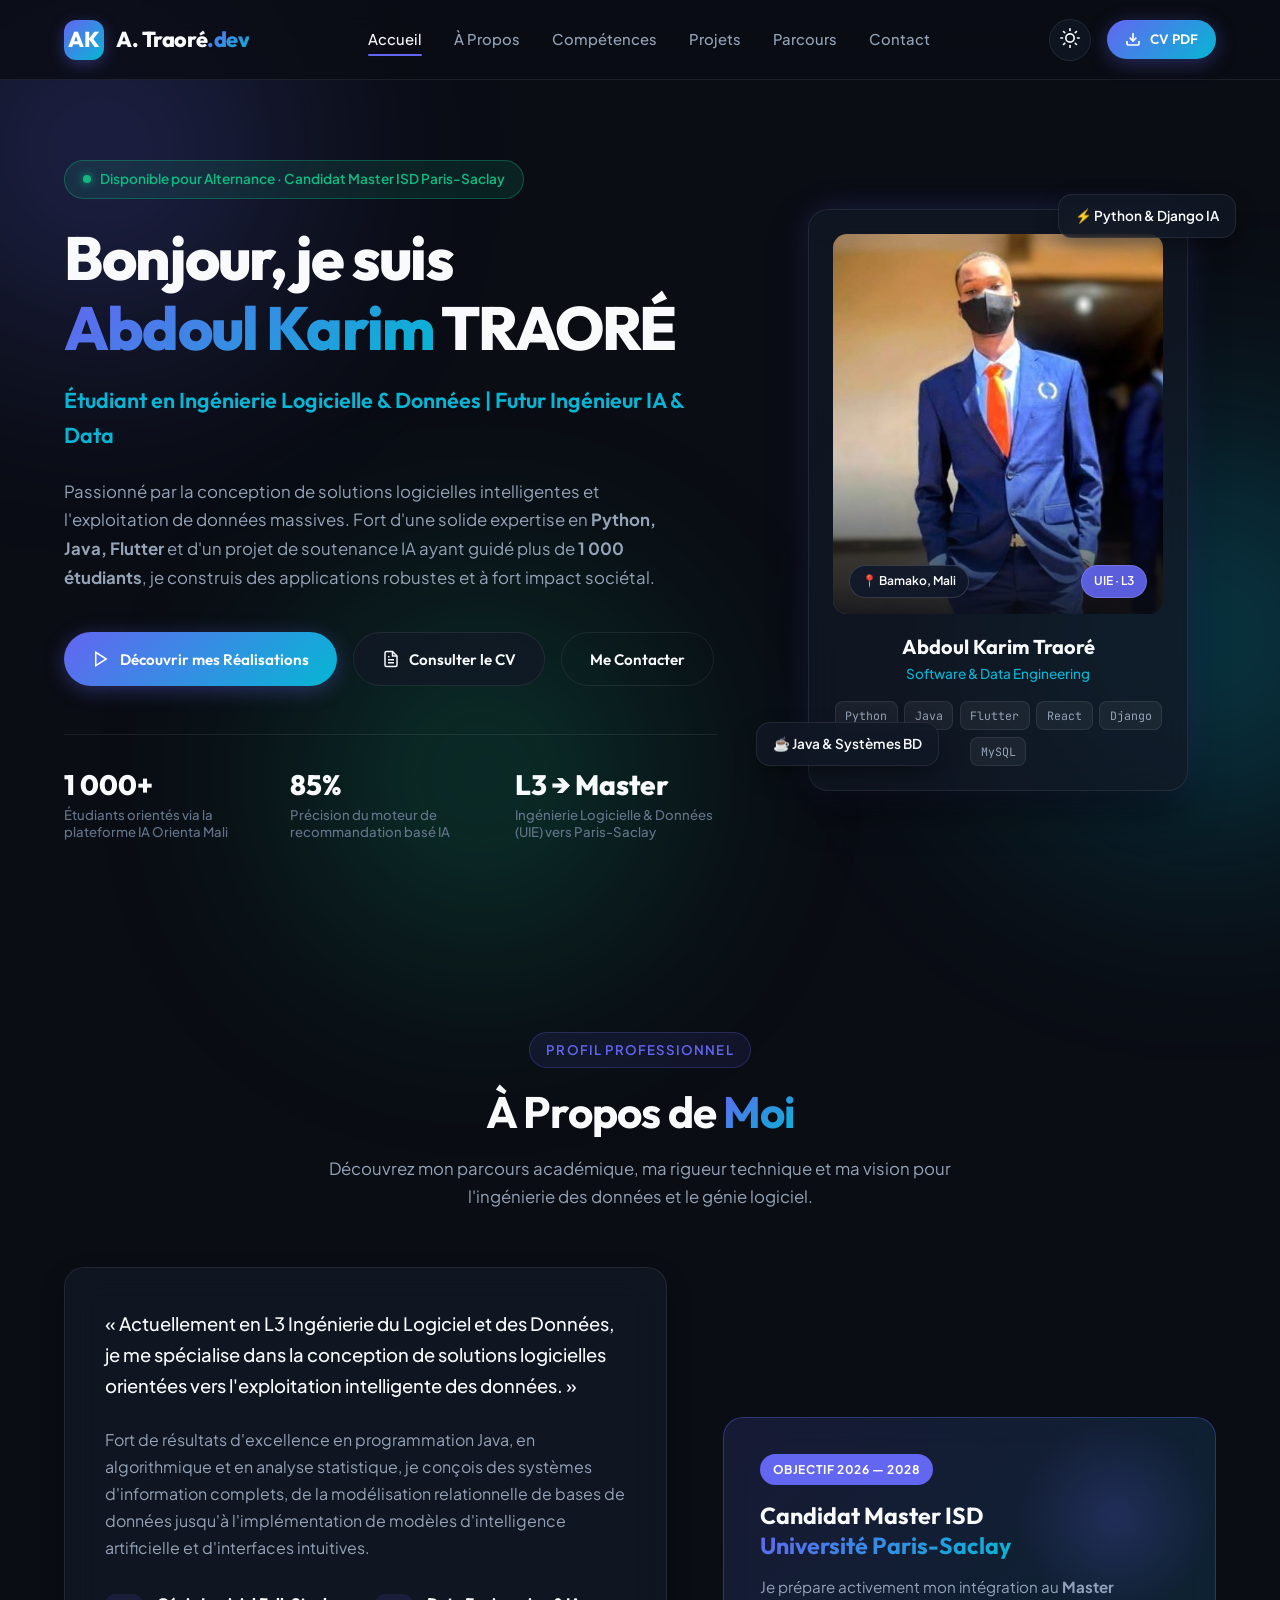
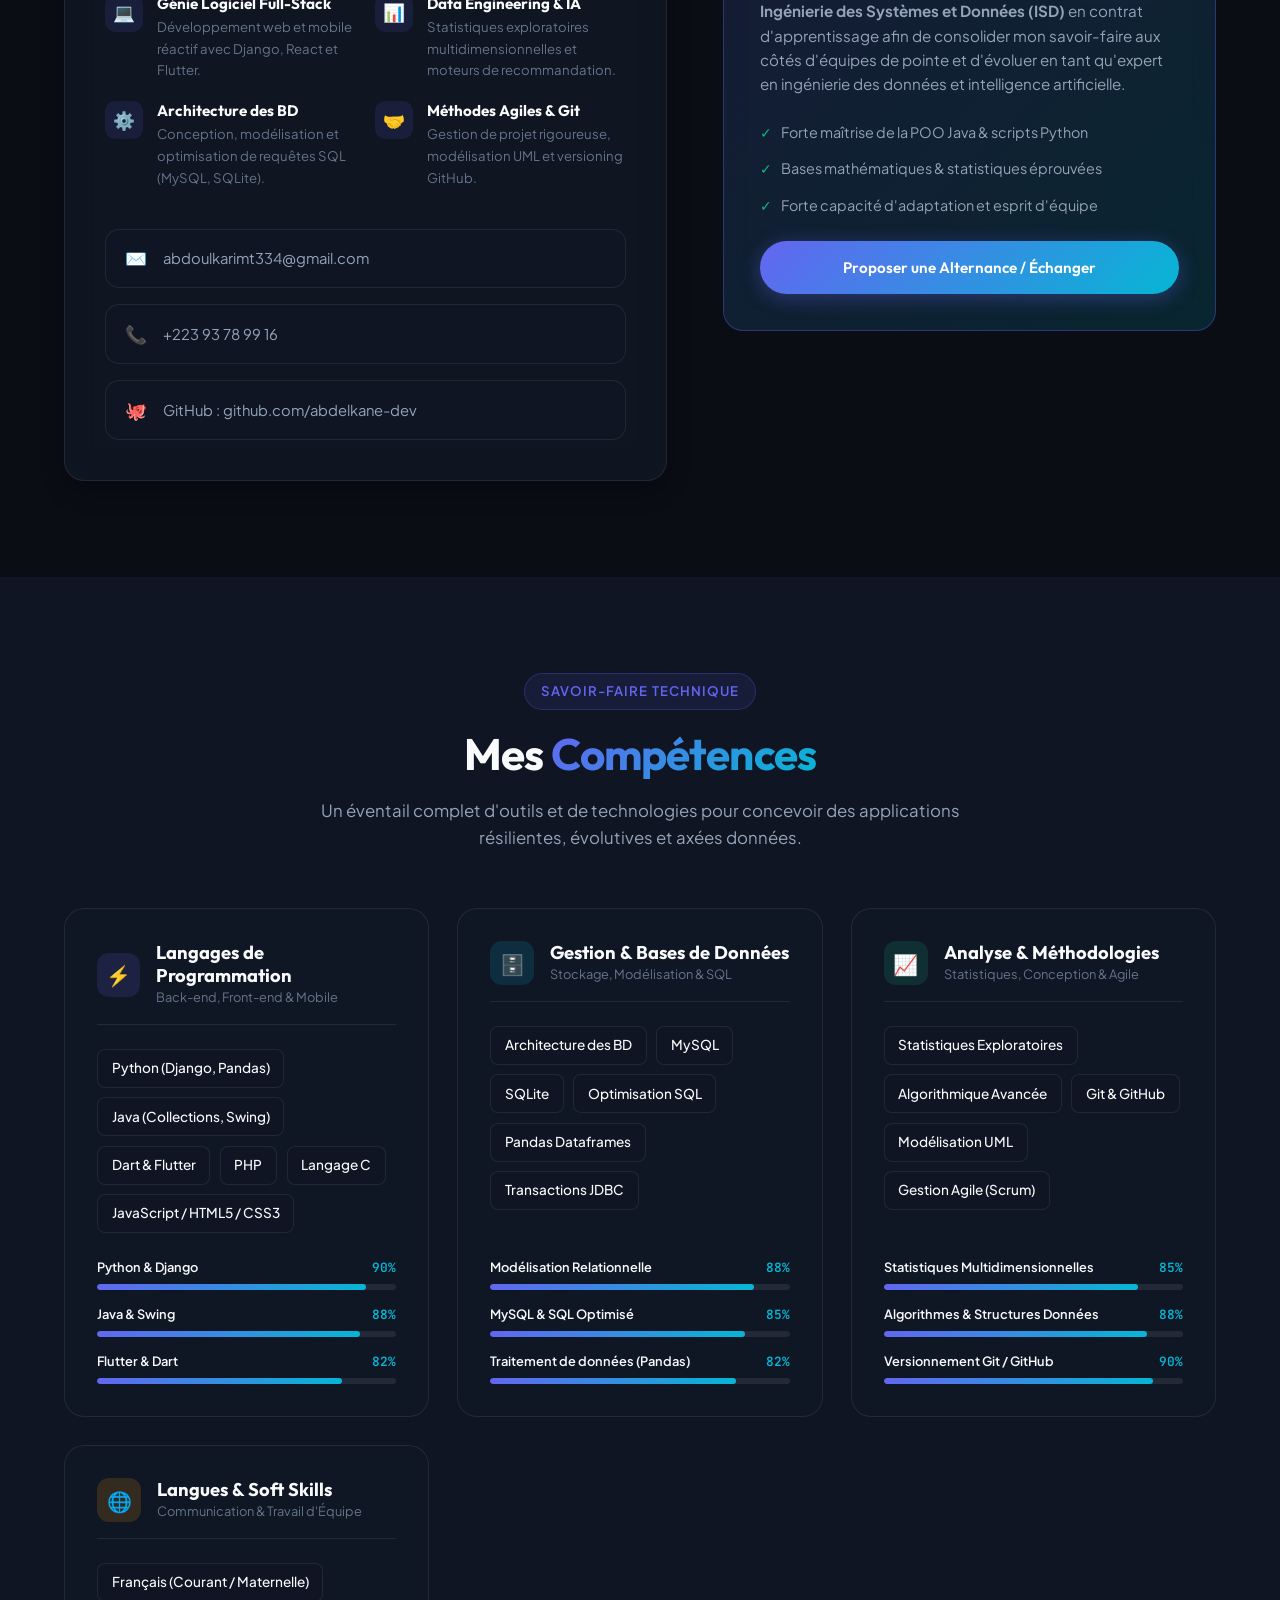
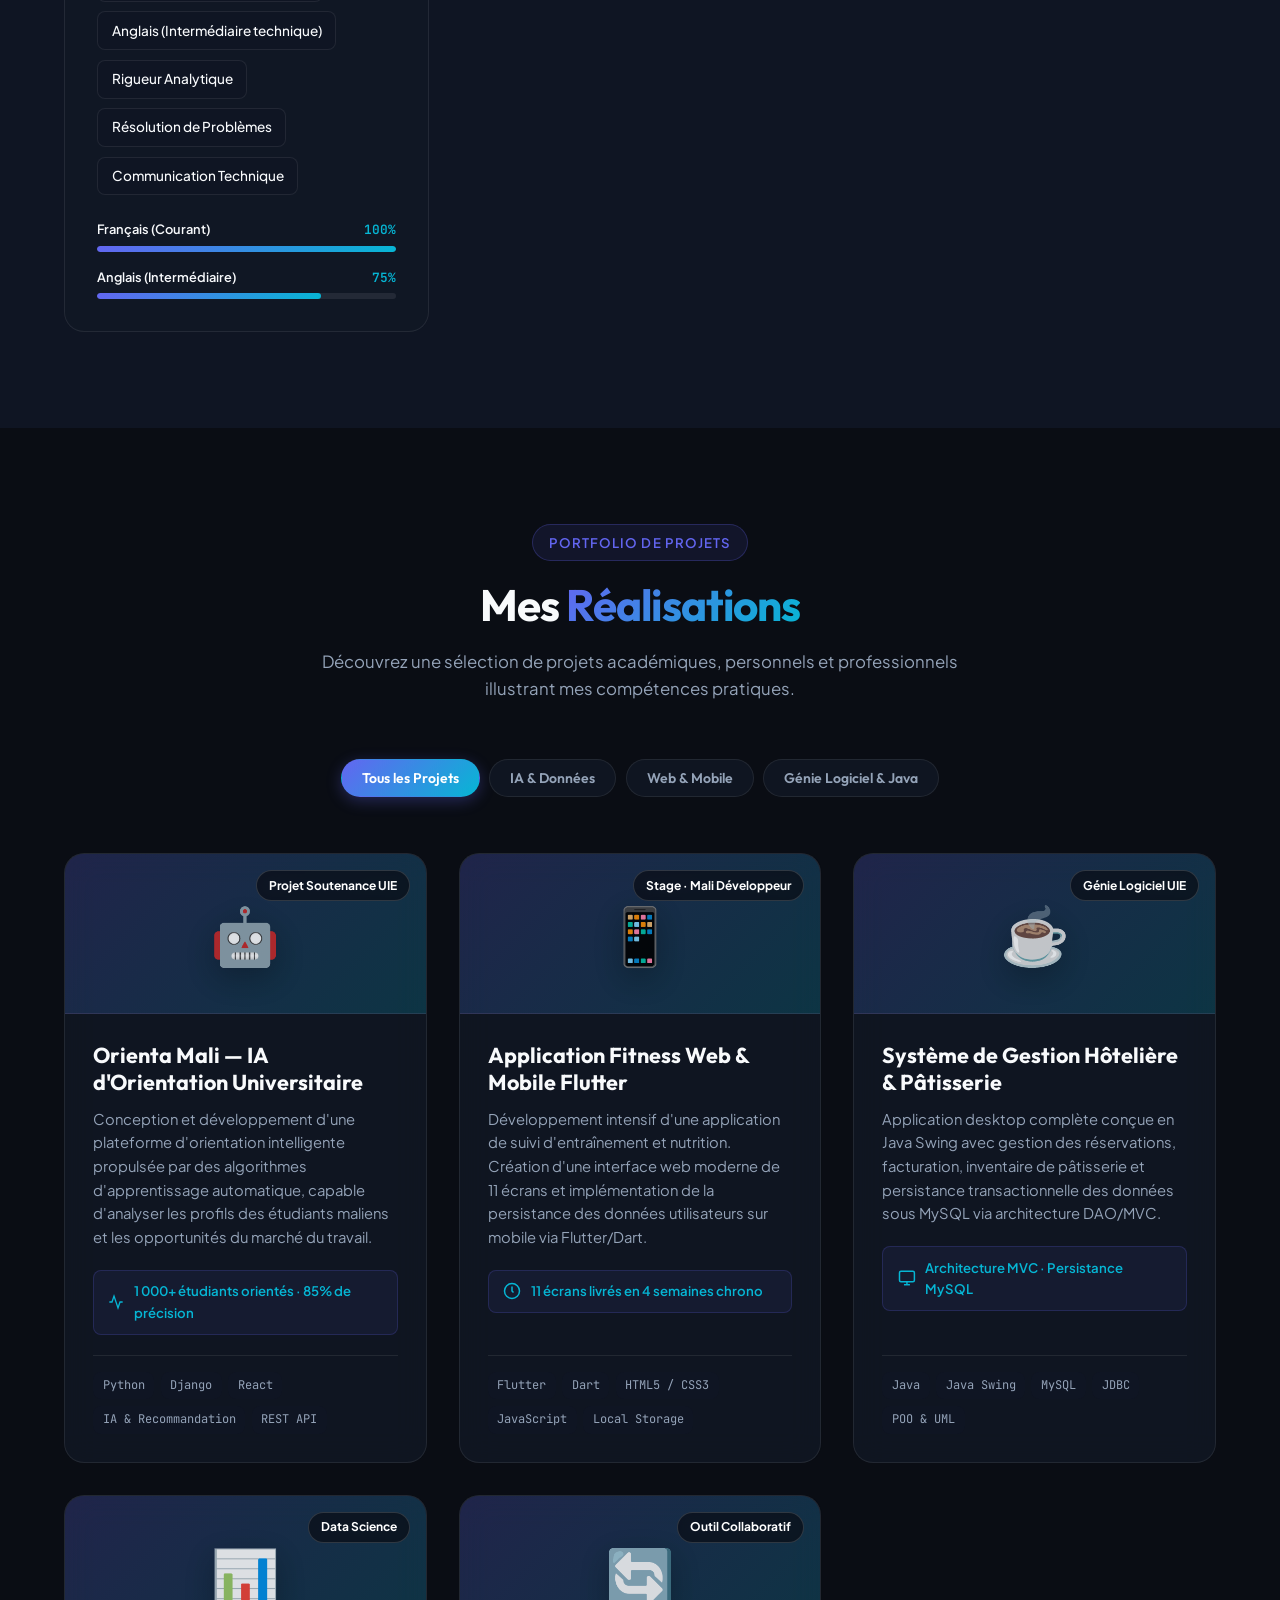
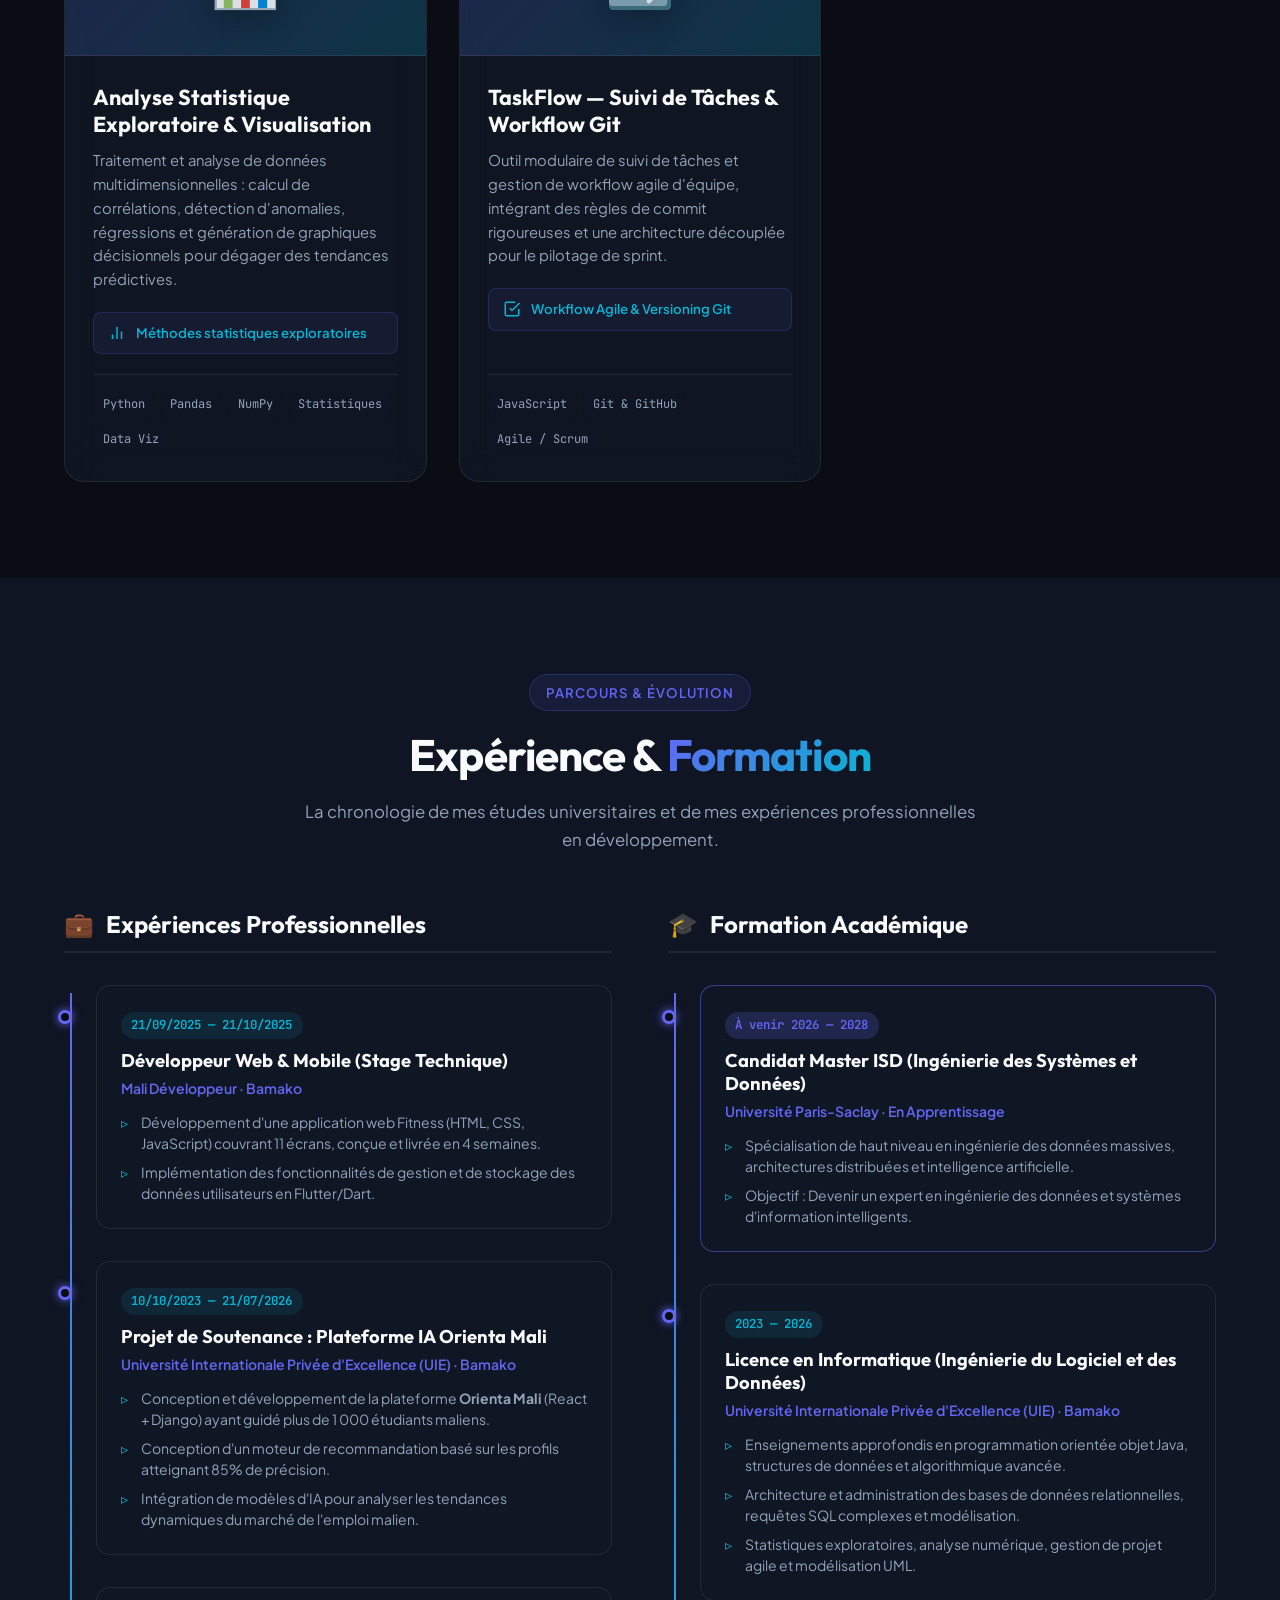
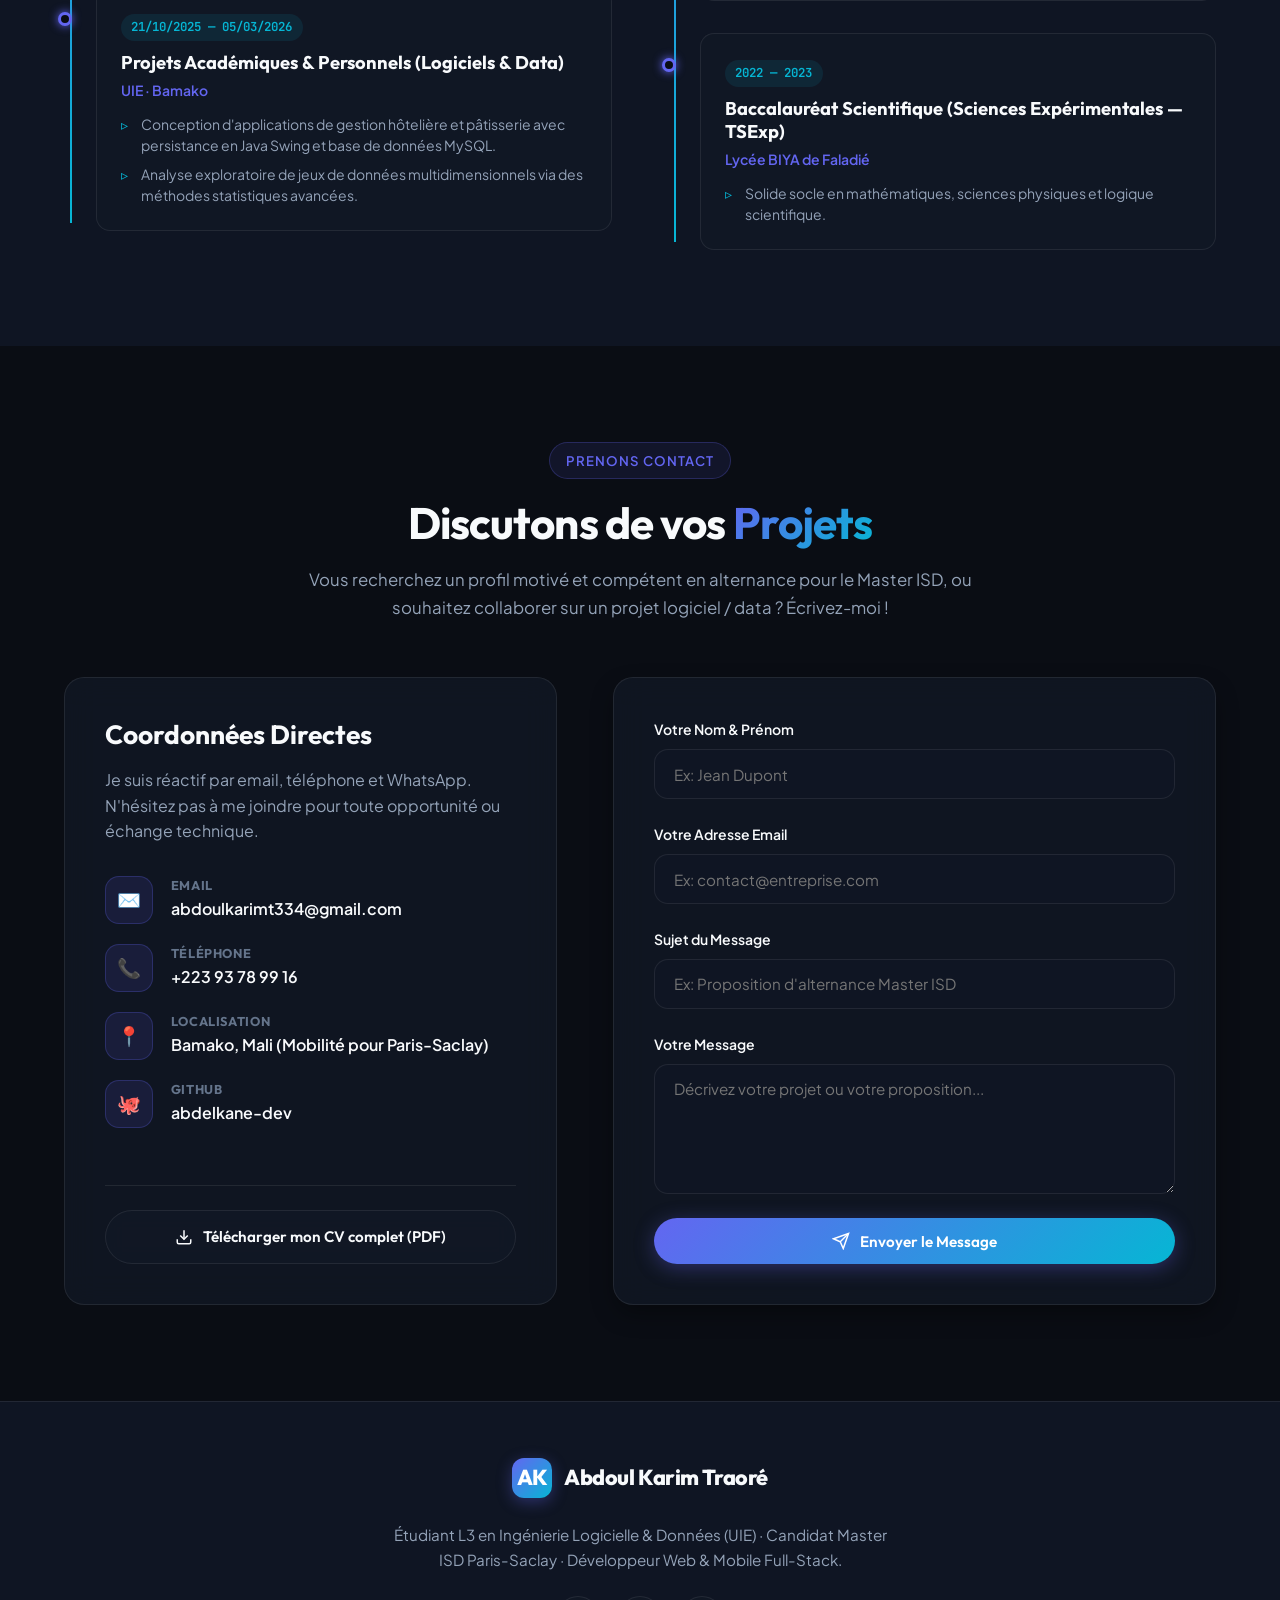
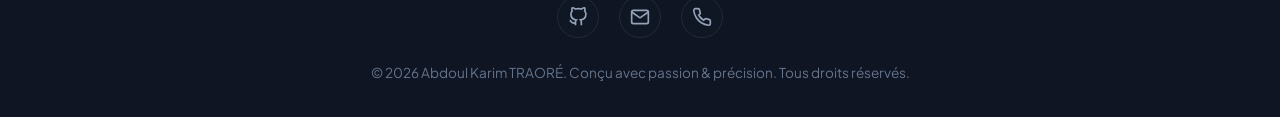
==== index.html @ c610a420 "page contact" ====
<!DOCTYPE html>
<html lang="fr" data-theme="dark">
<head>
  <meta charset="UTF-8">
  <meta name="viewport" content="width=device-width, initial-scale=1.0">
  <title>Abdoul Karim Traoré — Ingénierie Logicielle & Données | Portfolio</title>
  <meta name="description" content="Portfolio d'Abdoul Karim Traoré, étudiant en Licence Ingénierie du Logiciel et des Données (L3) et candidat au Master ISD de l'Université Paris-Saclay en apprentissage. Projets en IA, Python, Django, Java et Flutter.">
  <meta name="keywords" content="Abdoul Karim Traoré, Portfolio, Ingénierie Logicielle, Data Science, Master ISD Paris-Saclay, Django, React, Flutter, Java, Python, Orienta Mali">
  <meta name="author" content="Abdoul Karim Traoré">

  <!-- Favicon SVG -->
  <link rel="icon" type="image/svg+xml" href="data:image/svg+xml,<svg xmlns='http://www.w3.org/2000/svg' viewBox='0 0 100 100'><rect width='100' height='100' rx='25' fill='%236366f1'/><text x='50%' y='55%' dominant-baseline='middle' text-anchor='middle' font-family='sans-serif' font-weight='800' font-size='48' fill='white'>AK</text></svg>">

  <!-- Google Fonts -->
  <link rel="preconnect" href="https://fonts.googleapis.com">
  <link rel="preconnect" href="https://fonts.gstatic.com" crossorigin>
  <link href="https://fonts.googleapis.com/css2?family=Outfit:wght@400;500;600;700;800&family=Plus+Jakarta+Sans:wght@300;400;500;600;700&family=JetBrains+Mono:wght@400;500;600&display=swap" rel="stylesheet">

  <!-- Stylesheet -->
  <link rel="stylesheet" href="style.css">
</head>
<body>

  <!-- Ambient Glowing Background Orbs -->
  <div class="bg-glow-orb bg-orb-1" aria-hidden="true"></div>
  <div class="bg-glow-orb bg-orb-2" aria-hidden="true"></div>
  <div class="bg-glow-orb bg-orb-3" aria-hidden="true"></div>

  <!-- Header / Navigation -->
  <header class="site-header" id="site-header">
    <div class="container">
      <a href="#accueil" class="logo-brand" aria-label="Accueil Abdoul Karim Traoré">
        <div class="logo-badge">AK</div>
        <span>A. Traoré<span class="text-gradient">.dev</span></span>
      </a>

      <!-- Navigation Links -->
      <nav class="nav-menu" id="nav-menu">
        <a href="#accueil" class="nav-link active">Accueil</a>
        <a href="#a-propos" class="nav-link">À Propos</a>
        <a href="#competences" class="nav-link">Compétences</a>
        <a href="#projets" class="nav-link">Projets</a>
        <a href="#parcours" class="nav-link">Parcours</a>
        <a href="#contact" class="nav-link">Contact</a>
      </nav>

      <!-- Action Buttons -->
      <div class="nav-actions">
        <button id="theme-toggle-btn" class="theme-toggle-btn" aria-label="Changer le thème">
          <span id="theme-icon">
            <svg width="20" height="20" viewBox="0 0 24 24" fill="none" stroke="currentColor" stroke-width="2"><circle cx="12" cy="12" r="5"></circle><line x1="12" y1="1" x2="12" y2="3"></line><line x1="12" y1="21" x2="12" y2="23"></line><line x1="4.22" y1="4.22" x2="5.64" y2="5.64"></line><line x1="18.36" y1="18.36" x2="19.78" y2="19.78"></line><line x1="1" y1="12" x2="3" y2="12"></line><line x1="21" y1="12" x2="23" y2="12"></line><line x1="4.22" y1="19.78" x2="5.64" y2="18.36"></line><line x1="18.36" y1="5.64" x2="19.78" y2="4.22"></line></svg>
          </span>
        </button>

        <a href="assets/cv.pdf" download="CV_Abdoul_Karim_Traore.pdf" class="btn btn-primary btn-sm">
          <svg width="16" height="16" viewBox="0 0 24 24" fill="none" stroke="currentColor" stroke-width="2.5"><path d="M21 15v4a2 2 0 0 1-2 2H5a2 2 0 0 1-2-2v-4"></path><polyline points="7 10 12 15 17 10"></polyline><line x1="12" y1="15" x2="12" y2="3"></line></svg>
          <span>CV PDF</span>
        </a>

        <button id="mobile-nav-toggle" class="mobile-nav-toggle" aria-label="Menu de navigation" aria-expanded="false">
          <svg width="24" height="24" viewBox="0 0 24 24" fill="none" stroke="currentColor" stroke-width="2"><line x1="3" y1="12" x2="21" y2="12"></line><line x1="3" y1="6" x2="21" y2="6"></line><line x1="3" y1="18" x2="21" y2="18"></line></svg>
        </button>
      </div>
    </div>
  </header>

  <!-- Hero Section -->
  <section class="hero-section" id="accueil">
    <div class="container">
      <div class="hero-grid">
        <div class="hero-text-content">
          <div class="hero-status-pill">
            <span class="status-dot"></span>
            <span>Disponible pour Alternance · Candidat Master ISD Paris-Saclay</span>
          </div>

          <h1 class="hero-title">
            Bonjour, je suis <br>
            <span class="text-gradient">Abdoul Karim</span> TRAORÉ
          </h1>

          <div class="hero-subtitle">
            Étudiant en Ingénierie Logicielle & Données | Futur Ingénieur IA & Data
          </div>

          <p class="hero-description">
            Passionné par la conception de solutions logicielles intelligentes et l'exploitation de données massives. Fort d'une solide expertise en <strong>Python, Java, Flutter</strong> et d'un projet de soutenance IA ayant guidé plus de <strong>1 000 étudiants</strong>, je construis des applications robustes et à fort impact sociétal.
          </p>

          <div class="hero-cta-group">
            <a href="#projets" class="btn btn-primary">
              <svg width="18" height="18" viewBox="0 0 24 24" fill="none" stroke="currentColor" stroke-width="2"><polygon points="5 3 19 12 5 21 5 3"></polygon></svg>
              <span>Découvrir mes Réalisations</span>
            </a>
            
            <button id="open-cv-modal-btn" class="btn btn-secondary">
              <svg width="18" height="18" viewBox="0 0 24 24" fill="none" stroke="currentColor" stroke-width="2"><path d="M14 2H6a2 2 0 0 0-2 2v16a2 2 0 0 0 2 2h12a2 2 0 0 0 2-2V8z"></path><polyline points="14 2 14 8 20 8"></polyline><line x1="16" y1="13" x2="8" y2="13"></line><line x1="16" y1="17" x2="8" y2="17"></line><polyline points="10 9 9 9 8 9"></polyline></svg>
              <span>Consulter le CV</span>
            </button>

            <a href="pagecontact.html" class="btn btn-outline">
              <span>Me Contacter</span>
            </a>
          </div>

          <!-- Hero Metrics -->
          <div class="hero-meta-stats">
            <div class="stat-item">
              <h3>1 000+</h3>
              <p>Étudiants orientés via la plateforme IA Orienta Mali</p>
            </div>
            <div class="stat-item">
              <h3>85%</h3>
              <p>Précision du moteur de recommandation basé IA</p>
            </div>
            <div class="stat-item">
              <h3>L3 → Master</h3>
              <p>Ingénierie Logicielle & Données (UIE) vers Paris-Saclay</p>
            </div>
          </div>
        </div>

        <!-- Hero Visual / Profile Card -->
        <div class="hero-visual-card">
          <div class="floating-badge badge-top-right">
            <span>⚡ Python & Django IA</span>
          </div>

          <div class="floating-badge badge-bottom-left">
            <span>☕ Java & Systèmes BD</span>
          </div>

          <div class="profile-card-wrapper">
            <div class="profile-img-container">
              <img src="assets/profile_v2.jpg" alt="Abdoul Karim Traoré" class="profile-img">
              <div class="profile-img-overlay"></div>
              <div class="profile-badge-overlay">
                <span class="floating-tag">📍 Bamako, Mali</span>
                <span class="floating-tag" style="background: rgba(99, 102, 241, 0.9);">UIE · L3</span>
              </div>
            </div>

            <div class="profile-details">
              <h2 class="profile-name">Abdoul Karim Traoré</h2>
              <p class="profile-role">Software & Data Engineering</p>
              
              <div class="tech-pills-row">
                <span class="mini-pill">Python</span>
                <span class="mini-pill">Java</span>
                <span class="mini-pill">Flutter</span>
                <span class="mini-pill">React</span>
                <span class="mini-pill">Django</span>
                <span class="mini-pill">MySQL</span>
              </div>
            </div>
          </div>
        </div>
      </div>
    </div>
  </section>

  <!-- Section À Propos -->
  <section class="section" id="a-propos">
    <div class="container">
      <div class="section-header">
        <div class="section-badge">Profil Professionnel</div>
        <h2 class="section-title">À Propos de <span class="text-gradient">Moi</span></h2>
        <p class="section-subtitle">
          Découvrez mon parcours académique, ma rigueur technique et ma vision pour l'ingénierie des données et le génie logiciel.
        </p>
      </div>

      <div class="about-grid">
        <div class="about-card-main">
          <p class="about-bio-lead">
            « Actuellement en L3 Ingénierie du Logiciel et des Données, je me spécialise dans la conception de solutions logicielles orientées vers l'exploitation intelligente des données. »
          </p>
          
          <p class="about-bio-p">
            Fort de résultats d'excellence en programmation Java, en algorithmique et en analyse statistique, je conçois des systèmes d'information complets, de la modélisation relationnelle de bases de données jusqu'à l'implémentation de modèles d'intelligence artificielle et d'interfaces intuitives.
          </p>

          <div class="about-highlights">
            <div class="highlight-item">
              <div class="highlight-icon">💻</div>
              <div class="highlight-text">
                <h4>Génie Logiciel Full-Stack</h4>
                <p>Développement web et mobile réactif avec Django, React et Flutter.</p>
              </div>
            </div>
            
            <div class="highlight-item">
              <div class="highlight-icon">📊</div>
              <div class="highlight-text">
                <h4>Data Engineering & IA</h4>
                <p>Statistiques exploratoires multidimensionnelles et moteurs de recommandation.</p>
              </div>
            </div>

            <div class="highlight-item">
              <div class="highlight-icon">⚙️</div>
              <div class="highlight-text">
                <h4>Architecture des BD</h4>
                <p>Conception, modélisation et optimisation de requêtes SQL (MySQL, SQLite).</p>
              </div>
            </div>

            <div class="highlight-item">
              <div class="highlight-icon">🤝</div>
              <div class="highlight-text">
                <h4>Méthodes Agiles & Git</h4>
                <p>Gestion de projet rigoureuse, modélisation UML et versioning GitHub.</p>
              </div>
            </div>
          </div>

          <!-- Quick Contacts -->
          <div class="contact-quick-list">
            <a href="mailto:abdoulkarimt334@gmail.com" class="contact-quick-item">
              <span class="contact-quick-icon">✉️</span>
              <span>abdoulkarimt334@gmail.com</span>
            </a>
            <a href="tel:+22393789916" class="contact-quick-item">
              <span class="contact-quick-icon">📞</span>
              <span>+223 93 78 99 16</span>
            </a>
            <a href="https://github.com/abdelkane-dev" target="_blank" rel="noopener noreferrer" class="contact-quick-item">
              <span class="contact-quick-icon">🐙</span>
              <span>GitHub : github.com/abdelkane-dev</span>
            </a>
          </div>
        </div>

        <!-- Banner Callout Paris-Saclay -->
        <div class="about-callout-col">
          <div class="banner-callout">
            <span class="callout-badge">Objectif 2026 — 2028</span>
            <h3>Candidat Master ISD<br><span class="text-gradient">Université Paris-Saclay</span></h3>
            <p>
              Je prépare activement mon intégration au <strong>Master Ingénierie des Systèmes et Données (ISD)</strong> en contrat d'apprentissage afin de consolider mon savoir-faire aux côtés d'équipes de pointe et d'évoluer en tant qu'expert en ingénierie des données et intelligence artificielle.
            </p>

            <ul style="display: flex; flex-direction: column; gap: 0.8rem; margin-bottom: 1.5rem; font-size: 0.9rem; color: var(--text-secondary);">
              <li style="display: flex; align-items: center; gap: 0.6rem;">
                <span style="color: var(--accent-tertiary);">✓</span> Forte maîtrise de la POO Java & scripts Python
              </li>
              <li style="display: flex; align-items: center; gap: 0.6rem;">
                <span style="color: var(--accent-tertiary);">✓</span> Bases mathématiques & statistiques éprouvées
              </li>
              <li style="display: flex; align-items: center; gap: 0.6rem;">
                <span style="color: var(--accent-tertiary);">✓</span> Forte capacité d'adaptation et esprit d'équipe
              </li>
            </ul>

            <a href="#contact" class="btn btn-primary" style="width: 100%;">
              <span>Proposer une Alternance / Échanger</span>
            </a>
          </div>
        </div>
      </div>
    </div>
  </section>

  <!-- Section Compétences -->
  <section class="section" id="competences" style="background: var(--bg-secondary);">
    <div class="container">
      <div class="section-header">
        <div class="section-badge">Savoir-Faire Technique</div>
        <h2 class="section-title">Mes <span class="text-gradient">Compétences</span></h2>
        <p class="section-subtitle">
          Un éventail complet d'outils et de technologies pour concevoir des applications résilientes, évolutives et axées données.
        </p>
      </div>

      <div class="skills-grid">
        <!-- 1. Langages de Programmation -->
        <div class="skill-domain-card">
          <div class="domain-header">
            <div class="domain-icon icon-purple">⚡</div>
            <div>
              <h3>Langages de Programmation</h3>
              <p style="font-size: 0.8rem; color: var(--text-muted);">Back-end, Front-end & Mobile</p>
            </div>
          </div>
          <div class="skill-tags-cloud">
            <span class="skill-tag">Python (Django, Pandas)</span>
            <span class="skill-tag">Java (Collections, Swing)</span>
            <span class="skill-tag">Dart & Flutter</span>
            <span class="skill-tag">PHP</span>
            <span class="skill-tag">Langage C</span>
            <span class="skill-tag">JavaScript / HTML5 / CSS3</span>
          </div>
          <div class="skill-level-bars">
            <div class="skill-bar-item">
              <div class="skill-bar-label">
                <span>Python & Django</span>
                <span>90%</span>
              </div>
              <div class="skill-track"><div class="skill-fill" style="width: 90%;"></div></div>
            </div>
            <div class="skill-bar-item">
              <div class="skill-bar-label">
                <span>Java & Swing</span>
                <span>88%</span>
              </div>
              <div class="skill-track"><div class="skill-fill" style="width: 88%;"></div></div>
            </div>
            <div class="skill-bar-item">
              <div class="skill-bar-label">
                <span>Flutter & Dart</span>
                <span>82%</span>
              </div>
              <div class="skill-track"><div class="skill-fill" style="width: 82%;"></div></div>
            </div>
          </div>
        </div>

        <!-- 2. Gestion & Architecture des Données -->
        <div class="skill-domain-card">
          <div class="domain-header">
            <div class="domain-icon icon-cyan">🗄️</div>
            <div>
              <h3>Gestion & Bases de Données</h3>
              <p style="font-size: 0.8rem; color: var(--text-muted);">Stockage, Modélisation & SQL</p>
            </div>
          </div>
          <div class="skill-tags-cloud">
            <span class="skill-tag">Architecture des BD</span>
            <span class="skill-tag">MySQL</span>
            <span class="skill-tag">SQLite</span>
            <span class="skill-tag">Optimisation SQL</span>
            <span class="skill-tag">Pandas Dataframes</span>
            <span class="skill-tag">Transactions JDBC</span>
          </div>
          <div class="skill-level-bars">
            <div class="skill-bar-item">
              <div class="skill-bar-label">
                <span>Modélisation Relationnelle</span>
                <span>88%</span>
              </div>
              <div class="skill-track"><div class="skill-fill" style="width: 88%;"></div></div>
            </div>
            <div class="skill-bar-item">
              <div class="skill-bar-label">
                <span>MySQL & SQL Optimisé</span>
                <span>85%</span>
              </div>
              <div class="skill-track"><div class="skill-fill" style="width: 85%;"></div></div>
            </div>
            <div class="skill-bar-item">
              <div class="skill-bar-label">
                <span>Traitement de données (Pandas)</span>
                <span>82%</span>
              </div>
              <div class="skill-track"><div class="skill-fill" style="width: 82%;"></div></div>
            </div>
          </div>
        </div>

        <!-- 3. Analyse & Méthodologies -->
        <div class="skill-domain-card">
          <div class="domain-header">
            <div class="domain-icon icon-green">📈</div>
            <div>
              <h3>Analyse & Méthodologies</h3>
              <p style="font-size: 0.8rem; color: var(--text-muted);">Statistiques, Conception & Agile</p>
            </div>
          </div>
          <div class="skill-tags-cloud">
            <span class="skill-tag">Statistiques Exploratoires</span>
            <span class="skill-tag">Algorithmique Avancée</span>
            <span class="skill-tag">Git & GitHub</span>
            <span class="skill-tag">Modélisation UML</span>
            <span class="skill-tag">Gestion Agile (Scrum)</span>
          </div>
          <div class="skill-level-bars">
            <div class="skill-bar-item">
              <div class="skill-bar-label">
                <span>Statistiques Multidimensionnelles</span>
                <span>85%</span>
              </div>
              <div class="skill-track"><div class="skill-fill" style="width: 85%;"></div></div>
            </div>
            <div class="skill-bar-item">
              <div class="skill-bar-label">
                <span>Algorithmes & Structures Données</span>
                <span>88%</span>
              </div>
              <div class="skill-track"><div class="skill-fill" style="width: 88%;"></div></div>
            </div>
            <div class="skill-bar-item">
              <div class="skill-bar-label">
                <span>Versionnement Git / GitHub</span>
                <span>90%</span>
              </div>
              <div class="skill-track"><div class="skill-fill" style="width: 90%;"></div></div>
            </div>
          </div>
        </div>

        <!-- 4. Langues & Atouts Professionnels -->
        <div class="skill-domain-card">
          <div class="domain-header">
            <div class="domain-icon icon-amber">🌐</div>
            <div>
              <h3>Langues & Soft Skills</h3>
              <p style="font-size: 0.8rem; color: var(--text-muted);">Communication & Travail d'Équipe</p>
            </div>
          </div>
          <div class="skill-tags-cloud">
            <span class="skill-tag">Français (Courant / Maternelle)</span>
            <span class="skill-tag">Anglais (Intermédiaire technique)</span>
            <span class="skill-tag">Rigueur Analytique</span>
            <span class="skill-tag">Résolution de Problèmes</span>
            <span class="skill-tag">Communication Technique</span>
          </div>
          <div class="skill-level-bars">
            <div class="skill-bar-item">
              <div class="skill-bar-label">
                <span>Français (Courant)</span>
                <span>100%</span>
              </div>
              <div class="skill-track"><div class="skill-fill" style="width: 100%;"></div></div>
            </div>
            <div class="skill-bar-item">
              <div class="skill-bar-label">
                <span>Anglais (Intermédiaire)</span>
                <span>75%</span>
              </div>
              <div class="skill-track"><div class="skill-fill" style="width: 75%;"></div></div>
            </div>
          </div>
        </div>
      </div>
    </div>
  </section>

  <!-- Section Projets Phares -->
  <section class="section" id="projets">
    <div class="container">
      <div class="section-header">
        <div class="section-badge">Portfolio de Projets</div>
        <h2 class="section-title">Mes <span class="text-gradient">Réalisations</span></h2>
        <p class="section-subtitle">
          Découvrez une sélection de projets académiques, personnels et professionnels illustrant mes compétences pratiques.
        </p>

        <!-- Filter Bar -->
        <div class="projects-filter-bar">
          <button class="filter-btn active" data-filter="all">Tous les Projets</button>
          <button class="filter-btn" data-filter="ai-data">IA & Données</button>
          <button class="filter-btn" data-filter="web-mobile">Web & Mobile</button>
          <button class="filter-btn" data-filter="software">Génie Logiciel & Java</button>
        </div>
      </div>

      <div class="projects-grid">
        <!-- Projet 1: Orienta Mali (IA) -->
        <div class="project-card" data-category="ai-data">
          <div class="project-header-graphic">
            <span class="project-badge-tag">Projet Soutenance UIE</span>
            <div class="project-icon-art">🤖</div>
          </div>
          <div class="project-content">
            <h3 class="project-title">Orienta Mali — IA d'Orientation Universitaire</h3>
            <p class="project-desc">
              Conception et développement d'une plateforme d'orientation intelligente propulsée par des algorithmes d'apprentissage automatique, capable d'analyser les profils des étudiants maliens et les opportunités du marché du travail.
            </p>
            <div class="project-metric-box">
              <svg width="18" height="18" viewBox="0 0 24 24" fill="none" stroke="currentColor" stroke-width="2"><polyline points="22 12 18 12 15 21 9 3 6 12 2 12"></polyline></svg>
              <span>1 000+ étudiants orientés · 85% de précision</span>
            </div>
            <div class="project-tech-tags">
              <span class="tech-tag-sm">Python</span>
              <span class="tech-tag-sm">Django</span>
              <span class="tech-tag-sm">React</span>
              <span class="tech-tag-sm">IA & Recommandation</span>
              <span class="tech-tag-sm">REST API</span>
            </div>
          </div>
        </div>

        <!-- Projet 2: Application Web & Mobile Fitness -->
        <div class="project-card" data-category="web-mobile">
          <div class="project-header-graphic">
            <span class="project-badge-tag">Stage · Mali Développeur</span>
            <div class="project-icon-art">📱</div>
          </div>
          <div class="project-content">
            <h3 class="project-title">Application Fitness Web & Mobile Flutter</h3>
            <p class="project-desc">
              Développement intensif d'une application de suivi d'entraînement et nutrition. Création d'une interface web moderne de 11 écrans et implémentation de la persistance des données utilisateurs sur mobile via Flutter/Dart.
            </p>
            <div class="project-metric-box">
              <svg width="18" height="18" viewBox="0 0 24 24" fill="none" stroke="currentColor" stroke-width="2"><circle cx="12" cy="12" r="10"></circle><polyline points="12 6 12 12 14 14"></polyline></svg>
              <span>11 écrans livrés en 4 semaines chrono</span>
            </div>
            <div class="project-tech-tags">
              <span class="tech-tag-sm">Flutter</span>
              <span class="tech-tag-sm">Dart</span>
              <span class="tech-tag-sm">HTML5 / CSS3</span>
              <span class="tech-tag-sm">JavaScript</span>
              <span class="tech-tag-sm">Local Storage</span>
            </div>
          </div>
        </div>

        <!-- Projet 3: Logiciel Gestion Hôtelière & Pâtisserie -->
        <div class="project-card" data-category="software">
          <div class="project-header-graphic">
            <span class="project-badge-tag">Génie Logiciel UIE</span>
            <div class="project-icon-art">☕</div>
          </div>
          <div class="project-content">
            <h3 class="project-title">Système de Gestion Hôtelière & Pâtisserie</h3>
            <p class="project-desc">
              Application desktop complète conçue en Java Swing avec gestion des réservations, facturation, inventaire de pâtisserie et persistance transactionnelle des données sous MySQL via architecture DAO/MVC.
            </p>
            <div class="project-metric-box">
              <svg width="18" height="18" viewBox="0 0 24 24" fill="none" stroke="currentColor" stroke-width="2"><rect x="2" y="3" width="20" height="14" rx="2" ry="2"></rect><line x1="8" y1="21" x2="16" y2="21"></line><line x1="12" y1="17" x2="12" y2="21"></line></svg>
              <span>Architecture MVC · Persistance MySQL</span>
            </div>
            <div class="project-tech-tags">
              <span class="tech-tag-sm">Java</span>
              <span class="tech-tag-sm">Java Swing</span>
              <span class="tech-tag-sm">MySQL</span>
              <span class="tech-tag-sm">JDBC</span>
              <span class="tech-tag-sm">POO & UML</span>
            </div>
          </div>
        </div>

        <!-- Projet 4: Analyse Statistique Multidimensionnelle -->
        <div class="project-card" data-category="ai-data">
          <div class="project-header-graphic">
            <span class="project-badge-tag">Data Science</span>
            <div class="project-icon-art">📊</div>
          </div>
          <div class="project-content">
            <h3 class="project-title">Analyse Statistique Exploratoire & Visualisation</h3>
            <p class="project-desc">
              Traitement et analyse de données multidimensionnelles : calcul de corrélations, détection d'anomalies, régressions et génération de graphiques décisionnels pour dégager des tendances prédictives.
            </p>
            <div class="project-metric-box">
              <svg width="18" height="18" viewBox="0 0 24 24" fill="none" stroke="currentColor" stroke-width="2"><path d="M18 20V10"></path><path d="M12 20V4"></path><path d="M6 20v-6"></path></svg>
              <span>Méthodes statistiques exploratoires</span>
            </div>
            <div class="project-tech-tags">
              <span class="tech-tag-sm">Python</span>
              <span class="tech-tag-sm">Pandas</span>
              <span class="tech-tag-sm">NumPy</span>
              <span class="tech-tag-sm">Statistiques</span>
              <span class="tech-tag-sm">Data Viz</span>
            </div>
          </div>
        </div>

        <!-- Projet 5: TaskFlow & Gestion Agile -->
        <div class="project-card" data-category="software">
          <div class="project-header-graphic">
            <span class="project-badge-tag">Outil Collaboratif</span>
            <div class="project-icon-art">🔄</div>
          </div>
          <div class="project-content">
            <h3 class="project-title">TaskFlow — Suivi de Tâches & Workflow Git</h3>
            <p class="project-desc">
              Outil modulaire de suivi de tâches et gestion de workflow agile d'équipe, intégrant des règles de commit rigoureuses et une architecture découplée pour le pilotage de sprint.
            </p>
            <div class="project-metric-box">
              <svg width="18" height="18" viewBox="0 0 24 24" fill="none" stroke="currentColor" stroke-width="2"><polyline points="9 11 12 14 22 4"></polyline><path d="M21 12v7a2 2 0 0 1-2 2H5a2 2 0 0 1-2-2V5a2 2 0 0 1 2-2h11"></path></svg>
              <span>Workflow Agile & Versioning Git</span>
            </div>
            <div class="project-tech-tags">
              <span class="tech-tag-sm">JavaScript</span>
              <span class="tech-tag-sm">Git & GitHub</span>
              <span class="tech-tag-sm">Agile / Scrum</span>
            </div>
          </div>
        </div>
      </div>
    </div>
  </section>

  <!-- Section Parcours (Expériences & Formations) -->
  <section class="section" id="parcours" style="background: var(--bg-secondary);">
    <div class="container">
      <div class="section-header">
        <div class="section-badge">Parcours & Évolution</div>
        <h2 class="section-title">Expérience & <span class="text-gradient">Formation</span></h2>
        <p class="section-subtitle">
          La chronologie de mes études universitaires et de mes expériences professionnelles en développement.
        </p>
      </div>

      <div class="timeline-wrapper">
        <!-- Colonne 1: Expériences Professionnelles -->
        <div class="timeline-column">
          <h3 class="timeline-column-title">
            <span style="color: var(--accent-primary);">💼</span> Expériences Professionnelles
          </h3>

          <div class="timeline-items-list">
            <!-- Expérience 1 -->
            <div class="timeline-card">
              <span class="timeline-date-badge">21/09/2025 — 21/10/2025</span>
              <h4 class="timeline-role">Développeur Web & Mobile (Stage Technique)</h4>
              <div class="timeline-institution">Mali Développeur · Bamako</div>
              <ul class="timeline-bullets">
                <li>Développement d'une application web Fitness (HTML, CSS, JavaScript) couvrant 11 écrans, conçue et livrée en 4 semaines.</li>
                <li>Implémentation des fonctionnalités de gestion et de stockage des données utilisateurs en Flutter/Dart.</li>
              </ul>
            </div>

            <!-- Expérience 2 -->
            <div class="timeline-card">
              <span class="timeline-date-badge">10/10/2023 — 21/07/2026</span>
              <h4 class="timeline-role">Projet de Soutenance : Plateforme IA Orienta Mali</h4>
              <div class="timeline-institution">Université Internationale Privée d'Excellence (UIE) · Bamako</div>
              <ul class="timeline-bullets">
                <li>Conception et développement de la plateforme <strong>Orienta Mali</strong> (React + Django) ayant guidé plus de 1 000 étudiants maliens.</li>
                <li>Conception d'un moteur de recommandation basé sur les profils atteignant 85% de précision.</li>
                <li>Intégration de modèles d'IA pour analyser les tendances dynamiques du marché de l'emploi malien.</li>
              </ul>
            </div>

            <!-- Expérience 3 -->
            <div class="timeline-card">
              <span class="timeline-date-badge">21/10/2025 — 05/03/2026</span>
              <h4 class="timeline-role">Projets Académiques & Personnels (Logiciels & Data)</h4>
              <div class="timeline-institution">UIE · Bamako</div>
              <ul class="timeline-bullets">
                <li>Conception d'applications de gestion hôtelière et pâtisserie avec persistance en Java Swing et base de données MySQL.</li>
                <li>Analyse exploratoire de jeux de données multidimensionnels via des méthodes statistiques avancées.</li>
              </ul>
            </div>
          </div>
        </div>

        <!-- Colonne 2: Formation Académique -->
        <div class="timeline-column">
          <h3 class="timeline-column-title">
            <span style="color: var(--accent-secondary);">🎓</span> Formation Académique
          </h3>

          <div class="timeline-items-list">
            <!-- Formation Target: Master ISD -->
            <div class="timeline-card" style="border-color: rgba(99, 102, 241, 0.5);">
              <span class="timeline-date-badge" style="background: rgba(99, 102, 241, 0.2); color: var(--accent-primary);">À venir 2026 — 2028</span>
              <h4 class="timeline-role">Candidat Master ISD (Ingénierie des Systèmes et Données)</h4>
              <div class="timeline-institution">Université Paris-Saclay · En Apprentissage</div>
              <ul class="timeline-bullets">
                <li>Spécialisation de haut niveau en ingénierie des données massives, architectures distribuées et intelligence artificielle.</li>
                <li>Objectif : Devenir un expert en ingénierie des données et systèmes d'information intelligents.</li>
              </ul>
            </div>

            <!-- Formation Licence -->
            <div class="timeline-card">
              <span class="timeline-date-badge">2023 — 2026</span>
              <h4 class="timeline-role">Licence en Informatique (Ingénierie du Logiciel et des Données)</h4>
              <div class="timeline-institution">Université Internationale Privée d'Excellence (UIE) · Bamako</div>
              <ul class="timeline-bullets">
                <li>Enseignements approfondis en programmation orientée objet Java, structures de données et algorithmique avancée.</li>
                <li>Architecture et administration des bases de données relationnelles, requêtes SQL complexes et modélisation.</li>
                <li>Statistiques exploratoires, analyse numérique, gestion de projet agile et modélisation UML.</li>
              </ul>
            </div>

            <!-- Formation Bac -->
            <div class="timeline-card">
              <span class="timeline-date-badge">2022 — 2023</span>
              <h4 class="timeline-role">Baccalauréat Scientifique (Sciences Expérimentales — TSExp)</h4>
              <div class="timeline-institution">Lycée BIYA de Faladié</div>
              <ul class="timeline-bullets">
                <li>Solide socle en mathématiques, sciences physiques et logique scientifique.</li>
              </ul>
            </div>
          </div>
        </div>
      </div>
    </div>
  </section>

  <!-- Section Contact -->
  <section class="section" id="contact">
    <div class="container">
      <div class="section-header">
        <div class="section-badge">Prenons Contact</div>
        <h2 class="section-title">Discutons de vos <span class="text-gradient">Projets</span></h2>
        <p class="section-subtitle">
          Vous recherchez un profil motivé et compétent en alternance pour le Master ISD, ou souhaitez collaborer sur un projet logiciel / data ? Écrivez-moi !
        </p>
      </div>

      <div class="contact-grid">
        <!-- Infos directes -->
        <div class="contact-info-card">
          <div>
            <h3>Coordonnées Directes</h3>
            <p>
              Je suis réactif par email, téléphone et WhatsApp. N'hésitez pas à me joindre pour toute opportunité ou échange technique.
            </p>

            <div class="contact-details-list">
              <div class="contact-entry">
                <div class="contact-icon-bubble">✉️</div>
                <div class="contact-entry-meta">
                  <h4>Email</h4>
                  <a href="mailto:abdoulkarimt334@gmail.com">abdoulkarimt334@gmail.com</a>
                </div>
              </div>

              <div class="contact-entry">
                <div class="contact-icon-bubble">📞</div>
                <div class="contact-entry-meta">
                  <h4>Téléphone</h4>
                  <a href="tel:+22393789916">+223 93 78 99 16</a>
                </div>
              </div>

              <div class="contact-entry">
                <div class="contact-icon-bubble">📍</div>
                <div class="contact-entry-meta">
                  <h4>Localisation</h4>
                  <span>Bamako, Mali (Mobilité pour Paris-Saclay)</span>
                </div>
              </div>

              <div class="contact-entry">
                <div class="contact-icon-bubble">🐙</div>
                <div class="contact-entry-meta">
                  <h4>GitHub</h4>
                  <a href="https://github.com/abdelkane-dev" target="_blank" rel="noopener noreferrer">abdelkane-dev</a>
                </div>
              </div>
            </div>
          </div>

          <div style="padding-top: 1.5rem; border-top: 1px solid var(--bg-card-border);">
            <a href="assets/cv.pdf" download="CV_Abdoul_Karim_Traore.pdf" class="btn btn-secondary" style="width: 100%;">
              <svg width="18" height="18" viewBox="0 0 24 24" fill="none" stroke="currentColor" stroke-width="2"><path d="M21 15v4a2 2 0 0 1-2 2H5a2 2 0 0 1-2-2v-4"></path><polyline points="7 10 12 15 17 10"></polyline><line x1="12" y1="15" x2="12" y2="3"></line></svg>
              <span>Télécharger mon CV complet (PDF)</span>
            </a>
          </div>
        </div>

        <!-- Formulaire Interactif -->
        <div class="contact-form-card">
          <form id="contact-form">
            <div class="form-group">
              <label for="name" class="form-label">Votre Nom & Prénom</label>
              <input type="text" id="name" name="name" class="form-input" placeholder="Ex: Jean Dupont" required>
            </div>

            <div class="form-group">
              <label for="email" class="form-label">Votre Adresse Email</label>
              <input type="email" id="email" name="email" class="form-input" placeholder="Ex: contact@entreprise.com" required>
            </div>

            <div class="form-group">
              <label for="subject" class="form-label">Sujet du Message</label>
              <input type="text" id="subject" name="subject" class="form-input" placeholder="Ex: Proposition d'alternance Master ISD" required>
            </div>

            <div class="form-group">
              <label for="message" class="form-label">Votre Message</label>
              <textarea id="message" name="message" class="form-textarea" placeholder="Décrivez votre projet ou votre proposition..." required></textarea>
            </div>

            <button type="submit" class="btn btn-primary" style="width: 100%;">
              <svg width="18" height="18" viewBox="0 0 24 24" fill="none" stroke="currentColor" stroke-width="2"><line x1="22" y1="2" x2="11" y2="13"></line><polygon points="22 2 15 22 11 13 2 9 22 2"></polygon></svg>
              <span>Envoyer le Message</span>
            </button>
          </form>
        </div>
      </div>
    </div>
  </section>

  <!-- Modale Visualisation CV -->
  <div class="modal-backdrop" id="cv-modal-backdrop" role="dialog" aria-modal="true" aria-labelledby="cv-modal-title">
    <div class="modal-dialog">
      <div class="modal-header">
        <h3 id="cv-modal-title" style="font-size: 1.2rem;">Curriculum Vitae — Abdoul Karim Traoré</h3>
        <button id="close-cv-modal-btn" class="modal-close-btn" aria-label="Fermer la boîte de dialogue">&times;</button>
      </div>
      <div class="modal-body">
        <iframe src="assets/cv.pdf" title="Aperçu du CV" style="width: 100%; height: 550px; border: none; border-radius: 8px;"></iframe>
      </div>
      <div style="padding: 1rem 1.75rem; border-top: 1px solid var(--bg-card-border); display: flex; justify-content: flex-end; gap: 1rem;">
        <a href="assets/cv.pdf" download="CV_Abdoul_Karim_Traore.pdf" class="btn btn-primary btn-sm">
          <svg width="16" height="16" viewBox="0 0 24 24" fill="none" stroke="currentColor" stroke-width="2"><path d="M21 15v4a2 2 0 0 1-2 2H5a2 2 0 0 1-2-2v-4"></path><polyline points="7 10 12 15 17 10"></polyline><line x1="12" y1="15" x2="12" y2="3"></line></svg>
          <span>Télécharger le PDF</span>
        </a>
      </div>
    </div>
  </div>

  <!-- Footer -->
  <footer class="site-footer">
    <div class="container footer-content">
      <div class="logo-brand">
        <div class="logo-badge">AK</div>
        <span>Abdoul Karim Traoré</span>
      </div>

      <p style="color: var(--text-secondary); max-width: 500px; font-size: 0.95rem;">
        Étudiant L3 en Ingénierie Logicielle & Données (UIE) · Candidat Master ISD Paris-Saclay · Développeur Web & Mobile Full-Stack.
      </p>

      <div class="footer-social-links">
        <a href="https://github.com/abdelkane-dev" target="_blank" rel="noopener noreferrer" class="footer-social-icon" aria-label="GitHub">
          <svg width="20" height="20" viewBox="0 0 24 24" fill="none" stroke="currentColor" stroke-width="2"><path d="M9 19c-5 1.5-5-2.5-7-3m14 6v-3.87a3.37 3.37 0 0 0-.94-2.61c3.14-.35 6.44-1.54 6.44-7A5.44 5.44 0 0 0 20 4.77 5.07 5.07 0 0 0 19.91 1S18.73.65 16 2.48a13.38 13.38 0 0 0-7 0C6.27.65 5.09 1 5.09 1A5.07 5.07 0 0 0 5 4.77a5.44 5.44 0 0 0-1.5 3.78c0 5.42 3.3 6.61 6.44 7A3.37 3.37 0 0 0 9 18.13V22"></path></svg>
        </a>
        <a href="mailto:abdoulkarimt334@gmail.com" class="footer-social-icon" aria-label="Email">
          <svg width="20" height="20" viewBox="0 0 24 24" fill="none" stroke="currentColor" stroke-width="2"><path d="M4 4h16c1.1 0 2 .9 2 2v12c0 1.1-.9 2-2 2H4c-1.1 0-2-.9-2-2V6c0-1.1.9-2 2-2z"></path><polyline points="22,6 12,13 2,6"></polyline></svg>
        </a>
        <a href="tel:+22393789916" class="footer-social-icon" aria-label="Téléphone">
          <svg width="20" height="20" viewBox="0 0 24 24" fill="none" stroke="currentColor" stroke-width="2"><path d="M22 16.92v3a2 2 0 0 1-2.18 2 19.79 19.79 0 0 1-8.63-3.07 19.5 19.5 0 0 1-6-6 19.79 19.79 0 0 1-3.07-8.67A2 2 0 0 1 4.11 2h3a2 2 0 0 1 2 1.72 12.84 12.84 0 0 0 .7 2.81 2 2 0 0 1-.45 2.11L8.09 9.91a16 16 0 0 0 6 6l1.27-1.27a2 2 0 0 1 2.11-.45 12.84 12.84 0 0 0 2.81.7A2 2 0 0 1 22 16.92z"></path></svg>
        </a>
      </div>

      <div class="footer-copyright">
        © 2026 Abdoul Karim TRAORÉ. Conçu avec passion & précision. Tous droits réservés.
      </div>
    </div>
  </footer>

  <!-- Script -->
  <script src="script.js"></script>
</body>
</html>
---- style.css ----
/* ==========================================================================
   PORTFOLIO - ABDOUL KARIM TRAORÉ
   Ingénierie Logicielle & Données | Candidat Master ISD Paris-Saclay
   Styles & Design System Modern Glassmorphism
   ========================================================================== */

@import url('https://fonts.googleapis.com/css2?family=Outfit:wght@400;500;600;700;800&family=Plus+Jakarta+Sans:wght@300;400;500;600;700&family=JetBrains+Mono:wght@400;500;600&display=swap');

/* --- Variables & Thème --- */
:root {
  /* Mode Sombre (Par défaut) */
  --bg-primary: #0a0d14;
  --bg-secondary: #0f1523;
  --bg-card: rgba(18, 24, 38, 0.75);
  --bg-card-hover: rgba(26, 35, 54, 0.9);
  --bg-card-border: rgba(255, 255, 255, 0.08);
  --bg-card-border-hover: rgba(99, 102, 241, 0.4);

  --text-primary: #f8fafc;
  --text-secondary: #94a3b8;
  --text-muted: #64748b;

  --accent-primary: #6366f1;       /* Indigo vibrant */
  --accent-secondary: #06b6d4;     /* Cyan électrique */
  --accent-tertiary: #10b981;      /* Émeraude */
  --accent-warm: #f59e0b;          /* Ambre */
  
  --gradient-primary: linear-gradient(135deg, #6366f1 0%, #06b6d4 100%);
  --gradient-accent: linear-gradient(135deg, #06b6d4 0%, #10b981 100%);
  --gradient-glow: radial-gradient(circle at 50% 50%, rgba(99, 102, 241, 0.15) 0%, transparent 70%);
  --gradient-card: linear-gradient(145deg, rgba(255,255,255,0.04) 0%, rgba(255,255,255,0.01) 100%);

  --shadow-sm: 0 4px 6px -1px rgba(0, 0, 0, 0.3);
  --shadow-md: 0 10px 25px -3px rgba(0, 0, 0, 0.4);
  --shadow-lg: 0 20px 40px -5px rgba(0, 0, 0, 0.6);
  --shadow-glow: 0 0 35px -5px rgba(99, 102, 241, 0.3);

  --radius-sm: 8px;
  --radius-md: 14px;
  --radius-lg: 20px;
  --radius-full: 9999px;

  --font-heading: 'Outfit', sans-serif;
  --font-body: 'Plus Jakarta Sans', sans-serif;
  --font-mono: 'JetBrains Mono', monospace;

  --nav-height: 80px;
  --transition-fast: 0.2s cubic-bezier(0.16, 1, 0.3, 1);
  --transition-normal: 0.3s cubic-bezier(0.16, 1, 0.3, 1);
  --transition-slow: 0.6s cubic-bezier(0.16, 1, 0.3, 1);
}

/* Mode Clair */
[data-theme="light"] {
  --bg-primary: #f8fafc;
  --bg-secondary: #eef2f6;
  --bg-card: rgba(255, 255, 255, 0.85);
  --bg-card-hover: rgba(255, 255, 255, 0.98);
  --bg-card-border: rgba(0, 0, 0, 0.08);
  --bg-card-border-hover: rgba(99, 102, 241, 0.5);

  --text-primary: #0f172a;
  --text-secondary: #475569;
  --text-muted: #64748b;

  --shadow-sm: 0 2px 4px rgba(0, 0, 0, 0.05);
  --shadow-md: 0 8px 20px rgba(0, 0, 0, 0.08);
  --shadow-lg: 0 15px 35px rgba(0, 0, 0, 0.12);
  --shadow-glow: 0 0 25px rgba(99, 102, 241, 0.2);

  --gradient-glow: radial-gradient(circle at 50% 50%, rgba(99, 102, 241, 0.08) 0%, transparent 70%);
  --gradient-card: linear-gradient(145deg, rgba(255,255,255,0.9) 0%, rgba(240,244,248,0.7) 100%);
}

/* --- Base & Reset --- */
*, *::before, *::after {
  box-sizing: border-box;
  margin: 0;
  padding: 0;
}

html {
  scroll-behavior: smooth;
  font-size: 16px;
}

body {
  font-family: var(--font-body);
  background-color: var(--bg-primary);
  color: var(--text-primary);
  line-height: 1.65;
  overflow-x: hidden;
  position: relative;
  transition: background-color var(--transition-normal), color var(--transition-normal);
  -webkit-font-smoothing: antialiased;
}

/* Background Atmosphere Elements */
.bg-glow-orb {
  position: fixed;
  border-radius: 50%;
  filter: blur(120px);
  pointer-events: none;
  z-index: 0;
  opacity: 0.45;
  transition: opacity var(--transition-normal);
}

.bg-orb-1 {
  width: 500px;
  height: 500px;
  background: radial-gradient(circle, #6366f1 0%, transparent 70%);
  top: -100px;
  left: -150px;
}

.bg-orb-2 {
  width: 550px;
  height: 550px;
  background: radial-gradient(circle, #06b6d4 0%, transparent 70%);
  top: 40%;
  right: -200px;
}

.bg-orb-3 {
  width: 450px;
  height: 450px;
  background: radial-gradient(circle, #10b981 0%, transparent 70%);
  bottom: -100px;
  left: 20%;
}

.container {
  width: 100%;
  max-width: 1200px;
  margin: 0 auto;
  padding: 0 1.5rem;
  position: relative;
  z-index: 1;
}

a {
  color: inherit;
  text-decoration: none;
  transition: all var(--transition-fast);
}

ul {
  list-style: none;
}

img {
  max-width: 100%;
  height: auto;
  display: block;
}

/* --- Typographie --- */
h1, h2, h3, h4, h5, h6 {
  font-family: var(--font-heading);
  font-weight: 700;
  color: var(--text-primary);
  line-height: 1.25;
}

.text-gradient {
  background: var(--gradient-primary);
  -webkit-background-clip: text;
  -webkit-text-fill-color: transparent;
  display: inline-block;
}

.text-gradient-cyan {
  background: var(--gradient-accent);
  -webkit-background-clip: text;
  -webkit-text-fill-color: transparent;
  display: inline-block;
}

.section-badge {
  display: inline-flex;
  align-items: center;
  gap: 0.5rem;
  padding: 0.4rem 1rem;
  background: rgba(99, 102, 241, 0.1);
  border: 1px solid rgba(99, 102, 241, 0.25);
  border-radius: var(--radius-full);
  color: var(--accent-primary);
  font-size: 0.825rem;
  font-weight: 600;
  text-transform: uppercase;
  letter-spacing: 0.08em;
  margin-bottom: 1rem;
}

[data-theme="light"] .section-badge {
  background: rgba(99, 102, 241, 0.08);
  border-color: rgba(99, 102, 241, 0.3);
}

.section-title {
  font-size: clamp(2rem, 3.5vw, 2.75rem);
  margin-bottom: 1rem;
  letter-spacing: -0.02em;
}

.section-subtitle {
  color: var(--text-secondary);
  font-size: 1.05rem;
  max-width: 680px;
  margin: 0 auto 3.5rem auto;
}

.section-header {
  text-align: center;
  margin-bottom: 3.5rem;
}

/* --- Boutons --- */
.btn {
  display: inline-flex;
  align-items: center;
  justify-content: center;
  gap: 0.6rem;
  padding: 0.85rem 1.75rem;
  border-radius: var(--radius-full);
  font-family: var(--font-heading);
  font-weight: 600;
  font-size: 0.95rem;
  cursor: pointer;
  transition: all var(--transition-fast);
  border: none;
  outline: none;
  text-align: center;
}

.btn-primary {
  background: var(--gradient-primary);
  color: #ffffff;
  box-shadow: 0 4px 20px rgba(99, 102, 241, 0.35);
}

.btn-primary:hover {
  transform: translateY(-2px);
  box-shadow: 0 8px 30px rgba(99, 102, 241, 0.5);
}

.btn-secondary {
  background: var(--bg-card);
  color: var(--text-primary);
  border: 1px solid var(--bg-card-border);
  backdrop-filter: blur(10px);
}

.btn-secondary:hover {
  background: var(--bg-card-hover);
  border-color: var(--accent-primary);
  transform: translateY(-2px);
  color: var(--accent-primary);
}

.btn-outline {
  background: transparent;
  color: var(--text-primary);
  border: 1px solid var(--bg-card-border);
}

.btn-outline:hover {
  border-color: var(--accent-secondary);
  color: var(--accent-secondary);
  background: rgba(6, 182, 212, 0.08);
  transform: translateY(-2px);
}

.btn-sm {
  padding: 0.5rem 1.1rem;
  font-size: 0.85rem;
}

/* --- Navigation Header --- */
.site-header {
  position: sticky;
  top: 0;
  left: 0;
  width: 100%;
  height: var(--nav-height);
  z-index: 100;
  background: rgba(10, 13, 20, 0.8);
  backdrop-filter: blur(16px);
  -webkit-backdrop-filter: blur(16px);
  border-bottom: 1px solid var(--bg-card-border);
  transition: all var(--transition-normal);
}

[data-theme="light"] .site-header {
  background: rgba(248, 250, 252, 0.85);
}

.site-header .container {
  height: 100%;
  display: flex;
  align-items: center;
  justify-content: space-between;
}

.logo-brand {
  display: flex;
  align-items: center;
  gap: 0.75rem;
  font-family: var(--font-heading);
  font-weight: 800;
  font-size: 1.35rem;
  letter-spacing: -0.02em;
}

.logo-badge {
  width: 40px;
  height: 40px;
  background: var(--gradient-primary);
  border-radius: 12px;
  display: flex;
  align-items: center;
  justify-content: center;
  color: #fff;
  font-weight: 800;
  box-shadow: 0 4px 15px rgba(99, 102, 241, 0.35);
}

.nav-menu {
  display: flex;
  align-items: center;
  gap: 2rem;
}

.nav-link {
  font-size: 0.925rem;
  font-weight: 500;
  color: var(--text-secondary);
  position: relative;
  padding: 0.25rem 0;
}

.nav-link::after {
  content: '';
  position: absolute;
  bottom: 0;
  left: 0;
  width: 0%;
  height: 2px;
  background: var(--accent-primary);
  transition: width var(--transition-fast);
  border-radius: 2px;
}

.nav-link:hover,
.nav-link.active {
  color: var(--text-primary);
}

.nav-link:hover::after,
.nav-link.active::after {
  width: 100%;
}

.nav-actions {
  display: flex;
  align-items: center;
  gap: 1rem;
}

.theme-toggle-btn {
  background: var(--bg-card);
  border: 1px solid var(--bg-card-border);
  color: var(--text-primary);
  width: 42px;
  height: 42px;
  border-radius: 50%;
  display: flex;
  align-items: center;
  justify-content: center;
  cursor: pointer;
  transition: all var(--transition-fast);
}

.theme-toggle-btn:hover {
  transform: rotate(20deg) scale(1.08);
  border-color: var(--accent-primary);
}

.mobile-nav-toggle {
  display: none;
  background: none;
  border: none;
  color: var(--text-primary);
  font-size: 1.5rem;
  cursor: pointer;
}

/* --- Hero Section --- */
.hero-section {
  padding: 5rem 0 6rem 0;
  min-height: calc(100vh - var(--nav-height));
  display: flex;
  align-items: center;
  position: relative;
}

.hero-grid {
  display: grid;
  grid-template-columns: 1.2fr 0.8fr;
  align-items: center;
  gap: 4rem;
}

.hero-status-pill {
  display: inline-flex;
  align-items: center;
  gap: 0.6rem;
  padding: 0.45rem 1.1rem;
  background: rgba(16, 185, 129, 0.12);
  border: 1px solid rgba(16, 185, 129, 0.35);
  border-radius: var(--radius-full);
  color: var(--accent-tertiary);
  font-size: 0.85rem;
  font-weight: 600;
  margin-bottom: 1.5rem;
}

.status-dot {
  width: 8px;
  height: 8px;
  border-radius: 50%;
  background-color: var(--accent-tertiary);
  box-shadow: 0 0 10px var(--accent-tertiary);
  animation: pulseDot 2s infinite ease-in-out;
}

@keyframes pulseDot {
  0%, 100% { opacity: 1; transform: scale(1); }
  50% { opacity: 0.4; transform: scale(1.3); }
}

.hero-title {
  font-size: clamp(2.5rem, 5vw, 3.8rem);
  font-weight: 800;
  line-height: 1.15;
  margin-bottom: 1.25rem;
  letter-spacing: -0.03em;
}

.hero-subtitle {
  font-family: var(--font-heading);
  font-size: clamp(1.15rem, 2vw, 1.35rem);
  color: var(--accent-secondary);
  font-weight: 600;
  margin-bottom: 1.5rem;
}

.hero-description {
  font-size: 1.05rem;
  color: var(--text-secondary);
  margin-bottom: 2.5rem;
  line-height: 1.7;
  max-width: 620px;
}

.hero-cta-group {
  display: flex;
  flex-wrap: wrap;
  gap: 1rem;
  margin-bottom: 3rem;
}

.hero-meta-stats {
  display: grid;
  grid-template-columns: repeat(3, 1fr);
  gap: 1.5rem;
  padding-top: 2rem;
  border-top: 1px solid var(--bg-card-border);
}

.stat-item h3 {
  font-size: 1.75rem;
  font-weight: 800;
  color: var(--text-primary);
  margin-bottom: 0.2rem;
}

.stat-item p {
  font-size: 0.825rem;
  color: var(--text-muted);
  font-weight: 500;
  line-height: 1.3;
}

/* Hero Visual / Avatar Card */
.hero-visual-card {
  position: relative;
  display: flex;
  justify-content: center;
}

.profile-card-wrapper {
  position: relative;
  width: 100%;
  max-width: 380px;
  background: var(--bg-card);
  border: 1px solid var(--bg-card-border);
  border-radius: var(--radius-lg);
  padding: 1.5rem;
  backdrop-filter: blur(20px);
  box-shadow: var(--shadow-lg), var(--shadow-glow);
  transition: transform var(--transition-normal);
}

.profile-card-wrapper:hover {
  transform: translateY(-6px);
  border-color: var(--accent-primary);
}

.profile-img-container {
  width: 100%;
  aspect-ratio: 1 / 1.15;
  border-radius: calc(var(--radius-lg) - 6px);
  overflow: hidden;
  position: relative;
  margin-bottom: 1.25rem;
  background: #111827;
}

.profile-img {
  width: 100%;
  height: 100%;
  object-fit: cover;
  object-position: center top;
  transition: transform var(--transition-slow);
}

.profile-card-wrapper:hover .profile-img {
  transform: scale(1.05);
}

.profile-img-overlay {
  position: absolute;
  inset: 0;
  background: linear-gradient(180deg, transparent 60%, rgba(10, 13, 20, 0.85) 100%);
  pointer-events: none;
}

.profile-badge-overlay {
  position: absolute;
  bottom: 1rem;
  left: 1rem;
  right: 1rem;
  display: flex;
  justify-content: space-between;
  align-items: center;
}

.floating-tag {
  background: rgba(15, 23, 42, 0.85);
  backdrop-filter: blur(8px);
  border: 1px solid rgba(255, 255, 255, 0.15);
  padding: 0.35rem 0.75rem;
  border-radius: var(--radius-full);
  font-size: 0.75rem;
  font-weight: 600;
  color: #fff;
}

.profile-details {
  text-align: center;
}

.profile-name {
  font-size: 1.25rem;
  margin-bottom: 0.25rem;
}

.profile-role {
  font-size: 0.85rem;
  color: var(--accent-secondary);
  font-weight: 500;
  margin-bottom: 1rem;
}

.tech-pills-row {
  display: flex;
  flex-wrap: wrap;
  gap: 0.4rem;
  justify-content: center;
}

.mini-pill {
  font-family: var(--font-mono);
  font-size: 0.725rem;
  padding: 0.25rem 0.6rem;
  background: rgba(255, 255, 255, 0.05);
  border: 1px solid var(--bg-card-border);
  border-radius: var(--radius-sm);
  color: var(--text-secondary);
}

[data-theme="light"] .mini-pill {
  background: rgba(0, 0, 0, 0.04);
}

/* Floating Tech Badges */
.floating-badge {
  position: absolute;
  padding: 0.6rem 1rem;
  background: var(--bg-card);
  border: 1px solid var(--bg-card-border);
  border-radius: var(--radius-md);
  backdrop-filter: blur(15px);
  box-shadow: var(--shadow-md);
  display: flex;
  align-items: center;
  gap: 0.6rem;
  font-size: 0.85rem;
  font-weight: 600;
  z-index: 2;
  animation: floatAnim 6s ease-in-out infinite;
}

.badge-top-right {
  top: -15px;
  right: -20px;
  animation-delay: 0s;
}

.badge-bottom-left {
  bottom: 25px;
  left: -25px;
  animation-delay: 3s;
}

@keyframes floatAnim {
  0%, 100% { transform: translateY(0); }
  50% { transform: translateY(-10px); }
}

/* --- Section À Propos (About) --- */
.section {
  padding: 6rem 0;
  position: relative;
}

.about-grid {
  display: grid;
  grid-template-columns: 1.1fr 0.9fr;
  gap: 3.5rem;
  align-items: center;
}

.about-card-main {
  background: var(--bg-card);
  border: 1px solid var(--bg-card-border);
  border-radius: var(--radius-lg);
  padding: 2.5rem;
  backdrop-filter: blur(16px);
  box-shadow: var(--shadow-md);
}

.about-bio-lead {
  font-size: 1.15rem;
  color: var(--text-primary);
  font-weight: 500;
  line-height: 1.7;
  margin-bottom: 1.5rem;
}

.about-bio-p {
  color: var(--text-secondary);
  margin-bottom: 2rem;
  line-height: 1.7;
}

.about-highlights {
  display: grid;
  grid-template-columns: 1fr 1fr;
  gap: 1.25rem;
  margin-bottom: 2.5rem;
}

.highlight-item {
  display: flex;
  align-items: flex-start;
  gap: 0.85rem;
}

.highlight-icon {
  width: 38px;
  height: 38px;
  border-radius: 10px;
  background: rgba(99, 102, 241, 0.12);
  color: var(--accent-primary);
  display: flex;
  align-items: center;
  justify-content: center;
  flex-shrink: 0;
  font-size: 1.1rem;
}

.highlight-text h2,
.highlight-text h4 {
  font-size: 0.95rem;
  margin-bottom: 0.2rem;
}

.highlight-text p {
  font-size: 0.825rem;
  color: var(--text-muted);
}

.contact-quick-list {
  display: flex;
  flex-direction: column;
  gap: 1rem;
}

.contact-quick-item {
  display: flex;
  align-items: center;
  gap: 1rem;
  padding: 0.9rem 1.2rem;
  background: var(--bg-secondary);
  border-radius: var(--radius-md);
  border: 1px solid var(--bg-card-border);
  color: var(--text-secondary);
  font-size: 0.925rem;
  transition: all var(--transition-fast);
}

.contact-quick-item:hover {
  border-color: var(--accent-primary);
  color: var(--text-primary);
  transform: translateX(4px);
}

.contact-quick-icon {
  color: var(--accent-secondary);
  font-size: 1.1rem;
}

/* Paris-Saclay Callout Box */
.banner-callout {
  background: linear-gradient(135deg, rgba(99, 102, 241, 0.15) 0%, rgba(6, 182, 212, 0.15) 100%);
  border: 1px solid rgba(99, 102, 241, 0.35);
  border-radius: var(--radius-lg);
  padding: 2.25rem;
  position: relative;
  overflow: hidden;
  backdrop-filter: blur(15px);
}

.banner-callout::before {
  content: '';
  position: absolute;
  top: 0;
  right: 0;
  width: 200px;
  height: 200px;
  background: radial-gradient(circle, rgba(99, 102, 241, 0.2) 0%, transparent 70%);
  border-radius: 50%;
  pointer-events: none;
}

.callout-badge {
  display: inline-block;
  background: var(--accent-primary);
  color: #fff;
  font-size: 0.75rem;
  font-weight: 700;
  text-transform: uppercase;
  letter-spacing: 0.05em;
  padding: 0.35rem 0.8rem;
  border-radius: var(--radius-full);
  margin-bottom: 1rem;
}

.banner-callout h2,
.banner-callout h3 {
  font-size: 1.45rem;
  margin-bottom: 0.85rem;
  line-height: 1.3;
}

.banner-callout p {
  color: var(--text-secondary);
  font-size: 0.95rem;
  line-height: 1.6;
  margin-bottom: 1.5rem;
}

/* --- Section Compétences (Skills) --- */
.skills-grid {
  display: grid;
  grid-template-columns: repeat(auto-fit, minmax(280px, 1fr));
  gap: 1.75rem;
}

.skill-domain-card {
  background: var(--bg-card);
  border: 1px solid var(--bg-card-border);
  border-radius: var(--radius-lg);
  padding: 2rem;
  backdrop-filter: blur(16px);
  transition: all var(--transition-normal);
  display: flex;
  flex-direction: column;
}

.skill-domain-card:hover {
  transform: translateY(-5px);
  border-color: var(--bg-card-border-hover);
  box-shadow: var(--shadow-md);
}

.domain-header {
  display: flex;
  align-items: center;
  gap: 1rem;
  margin-bottom: 1.5rem;
  padding-bottom: 1rem;
  border-bottom: 1px solid var(--bg-card-border);
}

.domain-icon {
  width: 44px;
  height: 44px;
  border-radius: 12px;
  display: flex;
  align-items: center;
  justify-content: center;
  font-size: 1.25rem;
}

.icon-purple {
  background: rgba(99, 102, 241, 0.15);
  color: #818cf8;
}

.icon-cyan {
  background: rgba(6, 182, 212, 0.15);
  color: #22d3ee;
}

.icon-green {
  background: rgba(16, 185, 129, 0.15);
  color: #34d399;
}

.icon-amber {
  background: rgba(245, 158, 11, 0.15);
  color: #fbbf24;
}

.domain-header h3 {
  font-size: 1.15rem;
  font-weight: 700;
}

.skill-tags-cloud {
  display: flex;
  flex-wrap: wrap;
  gap: 0.6rem;
  margin-bottom: 1.5rem;
}

.skill-tag {
  display: inline-flex;
  align-items: center;
  gap: 0.45rem;
  padding: 0.45rem 0.85rem;
  background: var(--bg-secondary);
  border: 1px solid var(--bg-card-border);
  border-radius: var(--radius-sm);
  font-size: 0.85rem;
  font-weight: 500;
  color: var(--text-primary);
  transition: all var(--transition-fast);
}

.skill-tag:hover {
  border-color: var(--accent-primary);
  background: rgba(99, 102, 241, 0.1);
  transform: translateY(-2px);
}

.skill-level-bars {
  margin-top: auto;
  display: flex;
  flex-direction: column;
  gap: 0.9rem;
}

.skill-bar-item {
  display: flex;
  flex-direction: column;
  gap: 0.35rem;
}

.skill-bar-label {
  display: flex;
  justify-content: space-between;
  font-size: 0.8rem;
  font-weight: 600;
}

.skill-bar-label span:last-child {
  color: var(--accent-secondary);
  font-family: var(--font-mono);
}

.skill-track {
  width: 100%;
  height: 6px;
  background: rgba(255, 255, 255, 0.08);
  border-radius: var(--radius-full);
  overflow: hidden;
}

[data-theme="light"] .skill-track {
  background: rgba(0, 0, 0, 0.06);
}

.skill-fill {
  height: 100%;
  border-radius: var(--radius-full);
  background: var(--gradient-primary);
  transition: width 1.2s cubic-bezier(0.16, 1, 0.3, 1);
}

/* --- Section Projets (Projects Showcase) --- */
.projects-filter-bar {
  display: flex;
  justify-content: center;
  flex-wrap: wrap;
  gap: 0.6rem;
  margin-bottom: 3rem;
}

.filter-btn {
  padding: 0.55rem 1.25rem;
  border-radius: var(--radius-full);
  background: var(--bg-card);
  border: 1px solid var(--bg-card-border);
  color: var(--text-secondary);
  font-family: var(--font-heading);
  font-weight: 600;
  font-size: 0.875rem;
  cursor: pointer;
  transition: all var(--transition-fast);
}

.filter-btn:hover {
  color: var(--text-primary);
  border-color: var(--accent-primary);
}

.filter-btn.active {
  background: var(--gradient-primary);
  color: #fff;
  border-color: transparent;
  box-shadow: 0 4px 15px rgba(99, 102, 241, 0.3);
}

.projects-grid {
  display: grid;
  grid-template-columns: repeat(auto-fill, minmax(350px, 1fr));
  gap: 2rem;
}

.project-card {
  background: var(--bg-card);
  border: 1px solid var(--bg-card-border);
  border-radius: var(--radius-lg);
  overflow: hidden;
  backdrop-filter: blur(16px);
  display: flex;
  flex-direction: column;
  transition: all var(--transition-normal);
  position: relative;
}

.project-card:hover {
  transform: translateY(-8px);
  border-color: var(--bg-card-border-hover);
  box-shadow: var(--shadow-lg), var(--shadow-glow);
}

.project-header-graphic {
  height: 160px;
  position: relative;
  display: flex;
  align-items: center;
  justify-content: center;
  overflow: hidden;
  background: linear-gradient(135deg, rgba(99, 102, 241, 0.2) 0%, rgba(6, 182, 212, 0.2) 100%);
  border-bottom: 1px solid var(--bg-card-border);
}

.project-badge-tag {
  position: absolute;
  top: 1rem;
  right: 1rem;
  font-size: 0.75rem;
  font-weight: 700;
  padding: 0.3rem 0.75rem;
  border-radius: var(--radius-full);
  background: rgba(10, 13, 20, 0.75);
  backdrop-filter: blur(8px);
  color: #fff;
  border: 1px solid rgba(255, 255, 255, 0.15);
}

.project-icon-art {
  font-size: 3.5rem;
  opacity: 0.85;
  filter: drop-shadow(0 10px 15px rgba(0, 0, 0, 0.3));
  transition: transform var(--transition-fast);
}

.project-card:hover .project-icon-art {
  transform: scale(1.15) rotate(5deg);
}

.project-content {
  padding: 1.75rem;
  display: flex;
  flex-direction: column;
  flex-grow: 1;
}

.project-title {
  font-size: 1.35rem;
  margin-bottom: 0.75rem;
  color: var(--text-primary);
}

.project-desc {
  font-size: 0.925rem;
  color: var(--text-secondary);
  line-height: 1.6;
  margin-bottom: 1.25rem;
}

.project-metric-box {
  display: flex;
  align-items: center;
  gap: 0.6rem;
  padding: 0.6rem 0.9rem;
  background: rgba(99, 102, 241, 0.08);
  border: 1px solid rgba(99, 102, 241, 0.2);
  border-radius: var(--radius-sm);
  color: var(--accent-secondary);
  font-size: 0.825rem;
  font-weight: 600;
  margin-bottom: 1.25rem;
}

.project-tech-tags {
  display: flex;
  flex-wrap: wrap;
  gap: 0.4rem;
  margin-top: auto;
  padding-top: 1rem;
  border-top: 1px solid var(--bg-card-border);
}

.tech-tag-sm {
  font-family: var(--font-mono);
  font-size: 0.75rem;
  padding: 0.25rem 0.6rem;
  background: var(--bg-secondary);
  border-radius: var(--radius-sm);
  color: var(--text-secondary);
}

/* --- Section Expérience & Formation (Timeline) --- */
.timeline-wrapper {
  display: grid;
  grid-template-columns: 1fr 1fr;
  gap: 3.5rem;
}

.timeline-column-title {
  display: flex;
  align-items: center;
  gap: 0.75rem;
  font-size: 1.5rem;
  margin-bottom: 2rem;
  padding-bottom: 0.75rem;
  border-bottom: 2px solid var(--bg-card-border);
}

.timeline-items-list {
  display: flex;
  flex-direction: column;
  gap: 2rem;
  position: relative;
  padding-left: 2rem;
}

.timeline-items-list::before {
  content: '';
  position: absolute;
  top: 0.5rem;
  bottom: 0.5rem;
  left: 6px;
  width: 2px;
  background: linear-gradient(180deg, var(--accent-primary) 0%, var(--accent-secondary) 100%);
}

.timeline-card {
  position: relative;
  background: var(--bg-card);
  border: 1px solid var(--bg-card-border);
  border-radius: var(--radius-md);
  padding: 1.5rem;
  backdrop-filter: blur(12px);
  transition: all var(--transition-fast);
}

.timeline-card:hover {
  transform: translateX(6px);
  border-color: var(--accent-primary);
}

.timeline-card::before {
  content: '';
  position: absolute;
  left: -2rem;
  top: 1.5rem;
  transform: translateX(-50%);
  width: 14px;
  height: 14px;
  border-radius: 50%;
  background: var(--bg-primary);
  border: 3px solid var(--accent-primary);
  box-shadow: 0 0 10px var(--accent-primary);
}

.timeline-date-badge {
  display: inline-block;
  font-family: var(--font-mono);
  font-size: 0.775rem;
  font-weight: 600;
  color: var(--accent-secondary);
  background: rgba(6, 182, 212, 0.1);
  padding: 0.2rem 0.65rem;
  border-radius: var(--radius-full);
  margin-bottom: 0.6rem;
}

.timeline-role {
  font-size: 1.15rem;
  margin-bottom: 0.35rem;
}

.timeline-institution {
  font-size: 0.875rem;
  color: var(--accent-primary);
  font-weight: 600;
  margin-bottom: 0.75rem;
}

.timeline-bullets {
  display: flex;
  flex-direction: column;
  gap: 0.5rem;
}

.timeline-bullets li {
  position: relative;
  padding-left: 1.25rem;
  font-size: 0.875rem;
  color: var(--text-secondary);
  line-height: 1.5;
}

.timeline-bullets li::before {
  content: '▹';
  position: absolute;
  left: 0;
  color: var(--accent-secondary);
}

/* --- Section Contact --- */
.contact-grid {
  display: grid;
  grid-template-columns: 0.9fr 1.1fr;
  gap: 3.5rem;
}

.contact-info-card {
  background: var(--bg-card);
  border: 1px solid var(--bg-card-border);
  border-radius: var(--radius-lg);
  padding: 2.5rem;
  backdrop-filter: blur(16px);
  display: flex;
  flex-direction: column;
  justify-content: space-between;
}

.contact-info-card h3 {
  font-size: 1.65rem;
  margin-bottom: 1rem;
}

.contact-info-card p {
  color: var(--text-secondary);
  margin-bottom: 2rem;
  line-height: 1.6;
}

.contact-details-list {
  display: flex;
  flex-direction: column;
  gap: 1.25rem;
  margin-bottom: 2.5rem;
}

.contact-entry {
  display: flex;
  align-items: center;
  gap: 1.1rem;
}

.contact-icon-bubble {
  width: 48px;
  height: 48px;
  border-radius: 14px;
  background: rgba(99, 102, 241, 0.12);
  border: 1px solid rgba(99, 102, 241, 0.25);
  color: var(--accent-primary);
  display: flex;
  align-items: center;
  justify-content: center;
  font-size: 1.2rem;
  flex-shrink: 0;
}

.contact-entry-meta h4 {
  font-size: 0.8rem;
  color: var(--text-muted);
  text-transform: uppercase;
  letter-spacing: 0.05em;
  margin-bottom: 0.2rem;
}

.contact-entry-meta a, 
.contact-entry-meta span {
  font-size: 1rem;
  font-weight: 600;
  color: var(--text-primary);
}

.contact-entry-meta a:hover {
  color: var(--accent-secondary);
}

.contact-form-card {
  background: var(--bg-card);
  border: 1px solid var(--bg-card-border);
  border-radius: var(--radius-lg);
  padding: 2.5rem;
  backdrop-filter: blur(16px);
  box-shadow: var(--shadow-md);
}

.form-group {
  margin-bottom: 1.5rem;
  display: flex;
  flex-direction: column;
  gap: 0.5rem;
}

.form-label {
  font-size: 0.875rem;
  font-weight: 600;
  color: var(--text-primary);
}

.form-input, .form-textarea {
  width: 100%;
  padding: 0.9rem 1.2rem;
  background: var(--bg-secondary);
  border: 1px solid var(--bg-card-border);
  border-radius: var(--radius-md);
  color: var(--text-primary);
  font-family: var(--font-body);
  font-size: 0.95rem;
  transition: all var(--transition-fast);
  outline: none;
}

.form-textarea {
  resize: vertical;
  min-height: 130px;
}

.form-input:focus, .form-textarea:focus {
  border-color: var(--accent-primary);
  box-shadow: 0 0 0 3px rgba(99, 102, 241, 0.2);
}

/* --- Modale CV Preview --- */
.modal-backdrop {
  position: fixed;
  inset: 0;
  background: rgba(0, 0, 0, 0.8);
  backdrop-filter: blur(8px);
  z-index: 1000;
  display: flex;
  align-items: center;
  justify-content: center;
  padding: 1.5rem;
  opacity: 0;
  pointer-events: none;
  transition: opacity var(--transition-normal);
}

.modal-backdrop.open {
  opacity: 1;
  pointer-events: auto;
}

.modal-dialog {
  background: var(--bg-primary);
  border: 1px solid var(--bg-card-border);
  border-radius: var(--radius-lg);
  width: 100%;
  max-width: 900px;
  max-height: 90vh;
  display: flex;
  flex-direction: column;
  box-shadow: var(--shadow-lg);
  overflow: hidden;
  transform: scale(0.95);
  transition: transform var(--transition-normal);
}

.modal-backdrop.open .modal-dialog {
  transform: scale(1);
}

.modal-header {
  padding: 1.25rem 1.75rem;
  border-bottom: 1px solid var(--bg-card-border);
  display: flex;
  align-items: center;
  justify-content: space-between;
}

.modal-body {
  padding: 1.5rem;
  overflow-y: auto;
  flex-grow: 1;
  min-height: 480px;
}

.modal-close-btn {
  background: none;
  border: none;
  color: var(--text-secondary);
  font-size: 1.5rem;
  cursor: pointer;
  transition: color var(--transition-fast);
}

.modal-close-btn:hover {
  color: var(--text-primary);
}

/* Toast Notification */
.toast-notice {
  position: fixed;
  bottom: 2rem;
  right: 2rem;
  padding: 1rem 1.5rem;
  background: var(--bg-card-hover);
  border: 1px solid var(--accent-tertiary);
  border-radius: var(--radius-md);
  color: #fff;
  font-size: 0.9rem;
  font-weight: 500;
  box-shadow: var(--shadow-lg);
  z-index: 1100;
  display: flex;
  align-items: center;
  gap: 0.75rem;
  transform: translateY(100px);
  opacity: 0;
  transition: all var(--transition-normal);
}

.toast-notice.show {
  transform: translateY(0);
  opacity: 1;
}

/* --- Footer --- */
.site-footer {
  padding: 3.5rem 0 2rem 0;
  border-top: 1px solid var(--bg-card-border);
  background: var(--bg-secondary);
  text-align: center;
}

.footer-content {
  display: flex;
  flex-direction: column;
  align-items: center;
  gap: 1.5rem;
}

.footer-social-links {
  display: flex;
  gap: 1.25rem;
}

.footer-social-icon {
  width: 42px;
  height: 42px;
  border-radius: 50%;
  background: var(--bg-card);
  border: 1px solid var(--bg-card-border);
  display: flex;
  align-items: center;
  justify-content: center;
  color: var(--text-secondary);
  font-size: 1.1rem;
  transition: all var(--transition-fast);
}

.footer-social-icon:hover {
  color: var(--accent-primary);
  border-color: var(--accent-primary);
  transform: translateY(-3px);
}

.footer-copyright {
  font-size: 0.85rem;
  color: var(--text-muted);
}

/* --- Responsive Media Queries --- */
@media (max-width: 992px) {
  .hero-grid {
    grid-template-columns: 1fr;
    text-align: center;
    gap: 3rem;
  }

  .hero-description {
    margin: 0 auto 2.5rem auto;
  }

  .hero-cta-group {
    justify-content: center;
  }

  .hero-meta-stats {
    justify-content: center;
  }

  .about-grid {
    grid-template-columns: 1fr;
  }

  .timeline-wrapper {
    grid-template-columns: 1fr;
    gap: 2.5rem;
  }

  .contact-grid {
    grid-template-columns: 1fr;
  }
}

@media (max-width: 768px) {
  :root {
    --nav-height: 70px;
  }

  .nav-menu {
    position: fixed;
    top: var(--nav-height);
    left: 0;
    width: 100%;
    background: var(--bg-primary);
    border-bottom: 1px solid var(--bg-card-border);
    flex-direction: column;
    padding: 2rem 1.5rem;
    gap: 1.5rem;
    transform: translateY(-120%);
    opacity: 0;
    pointer-events: none;
    transition: all var(--transition-normal);
  }

  .nav-menu.open {
    transform: translateY(0);
    opacity: 1;
    pointer-events: auto;
  }

  .mobile-nav-toggle {
    display: block;
  }

  .hero-meta-stats {
    grid-template-columns: 1fr;
    gap: 1rem;
  }

  .about-highlights {
    grid-template-columns: 1fr;
  }

  .projects-grid {
    grid-template-columns: 1fr;
  }
}
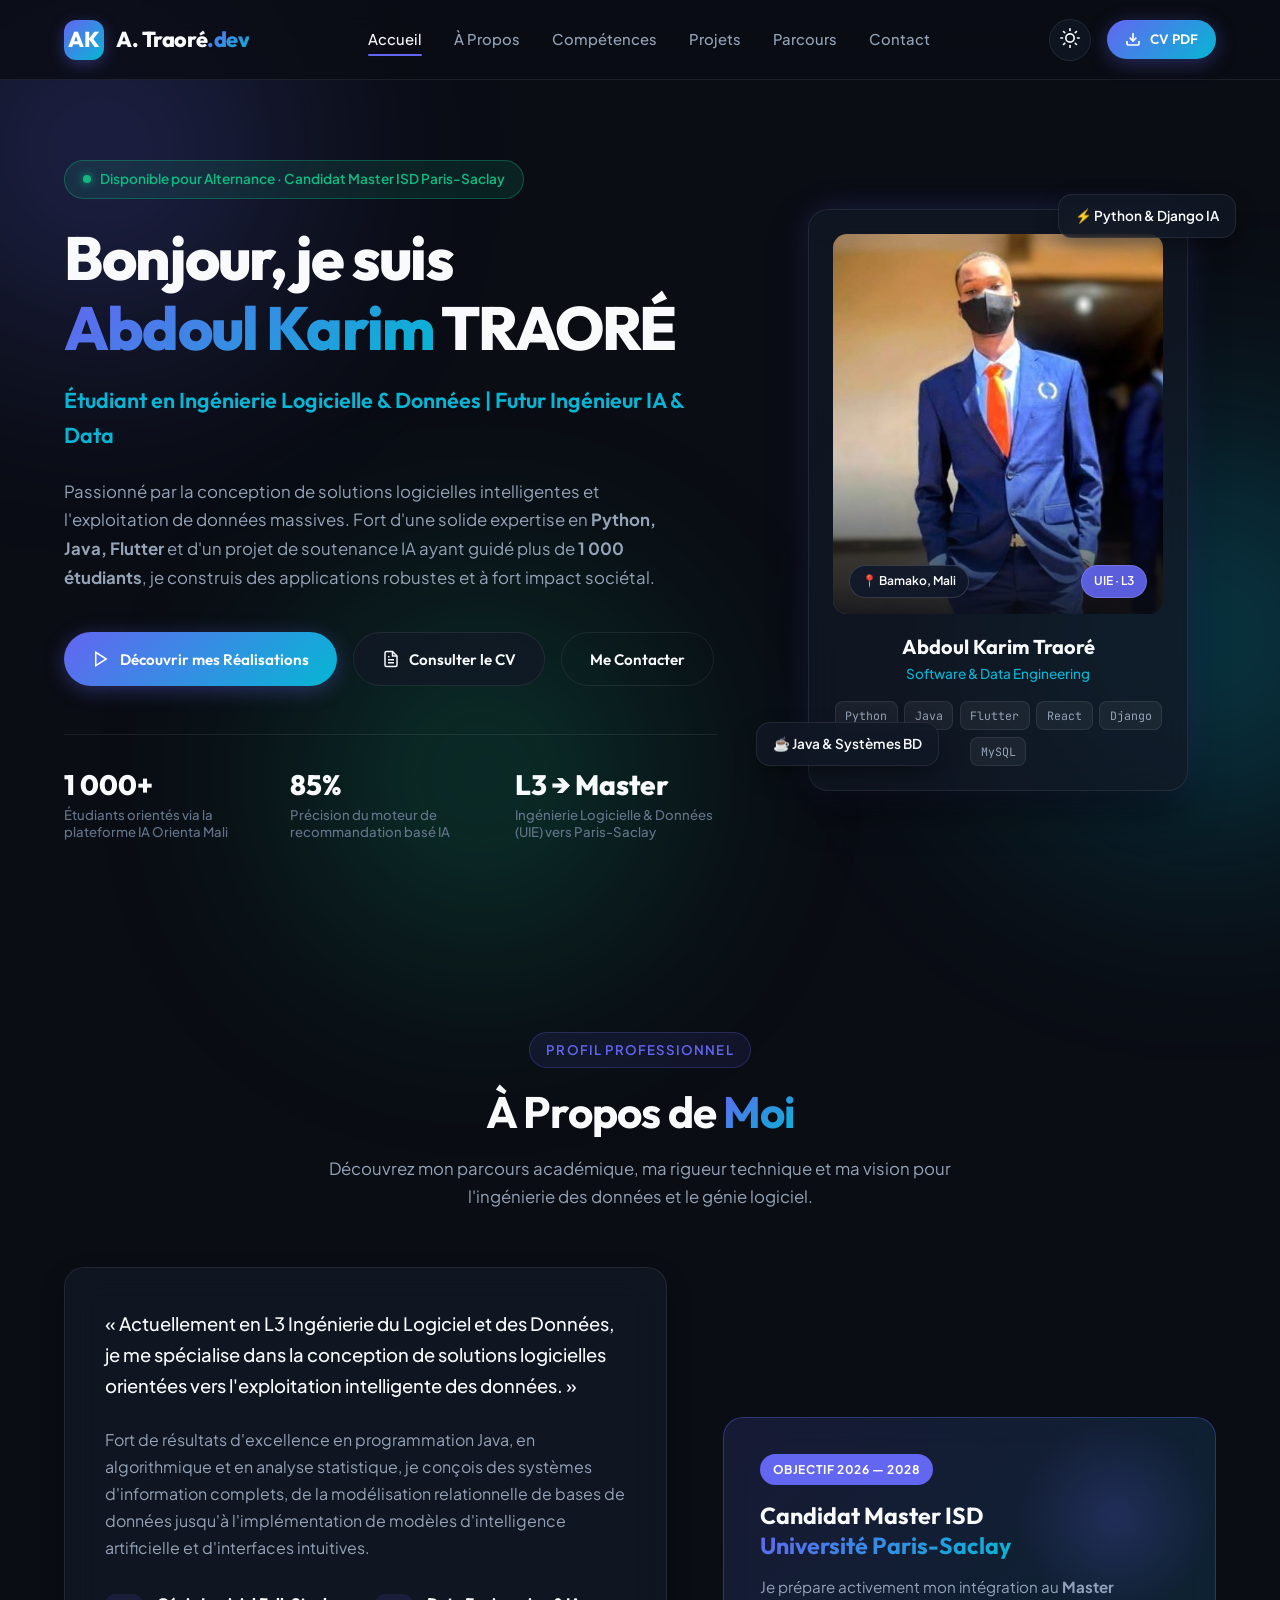
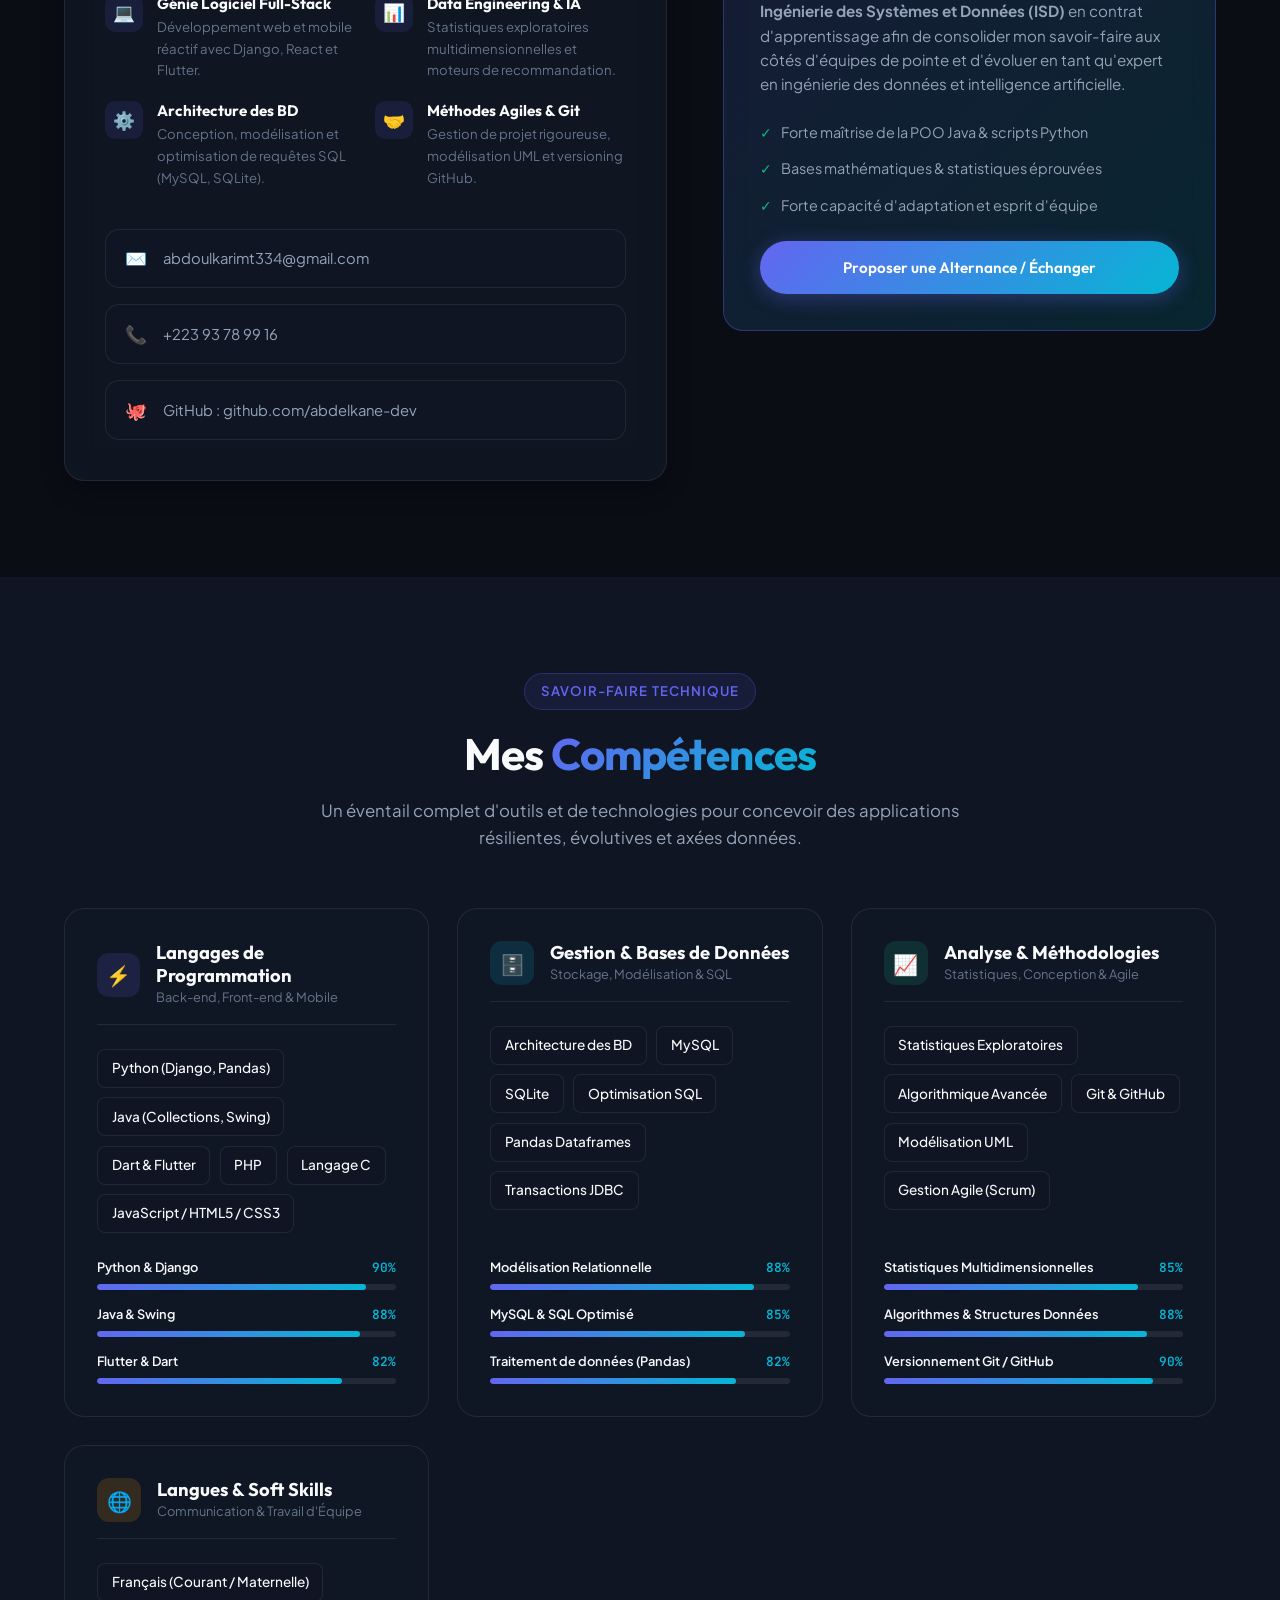
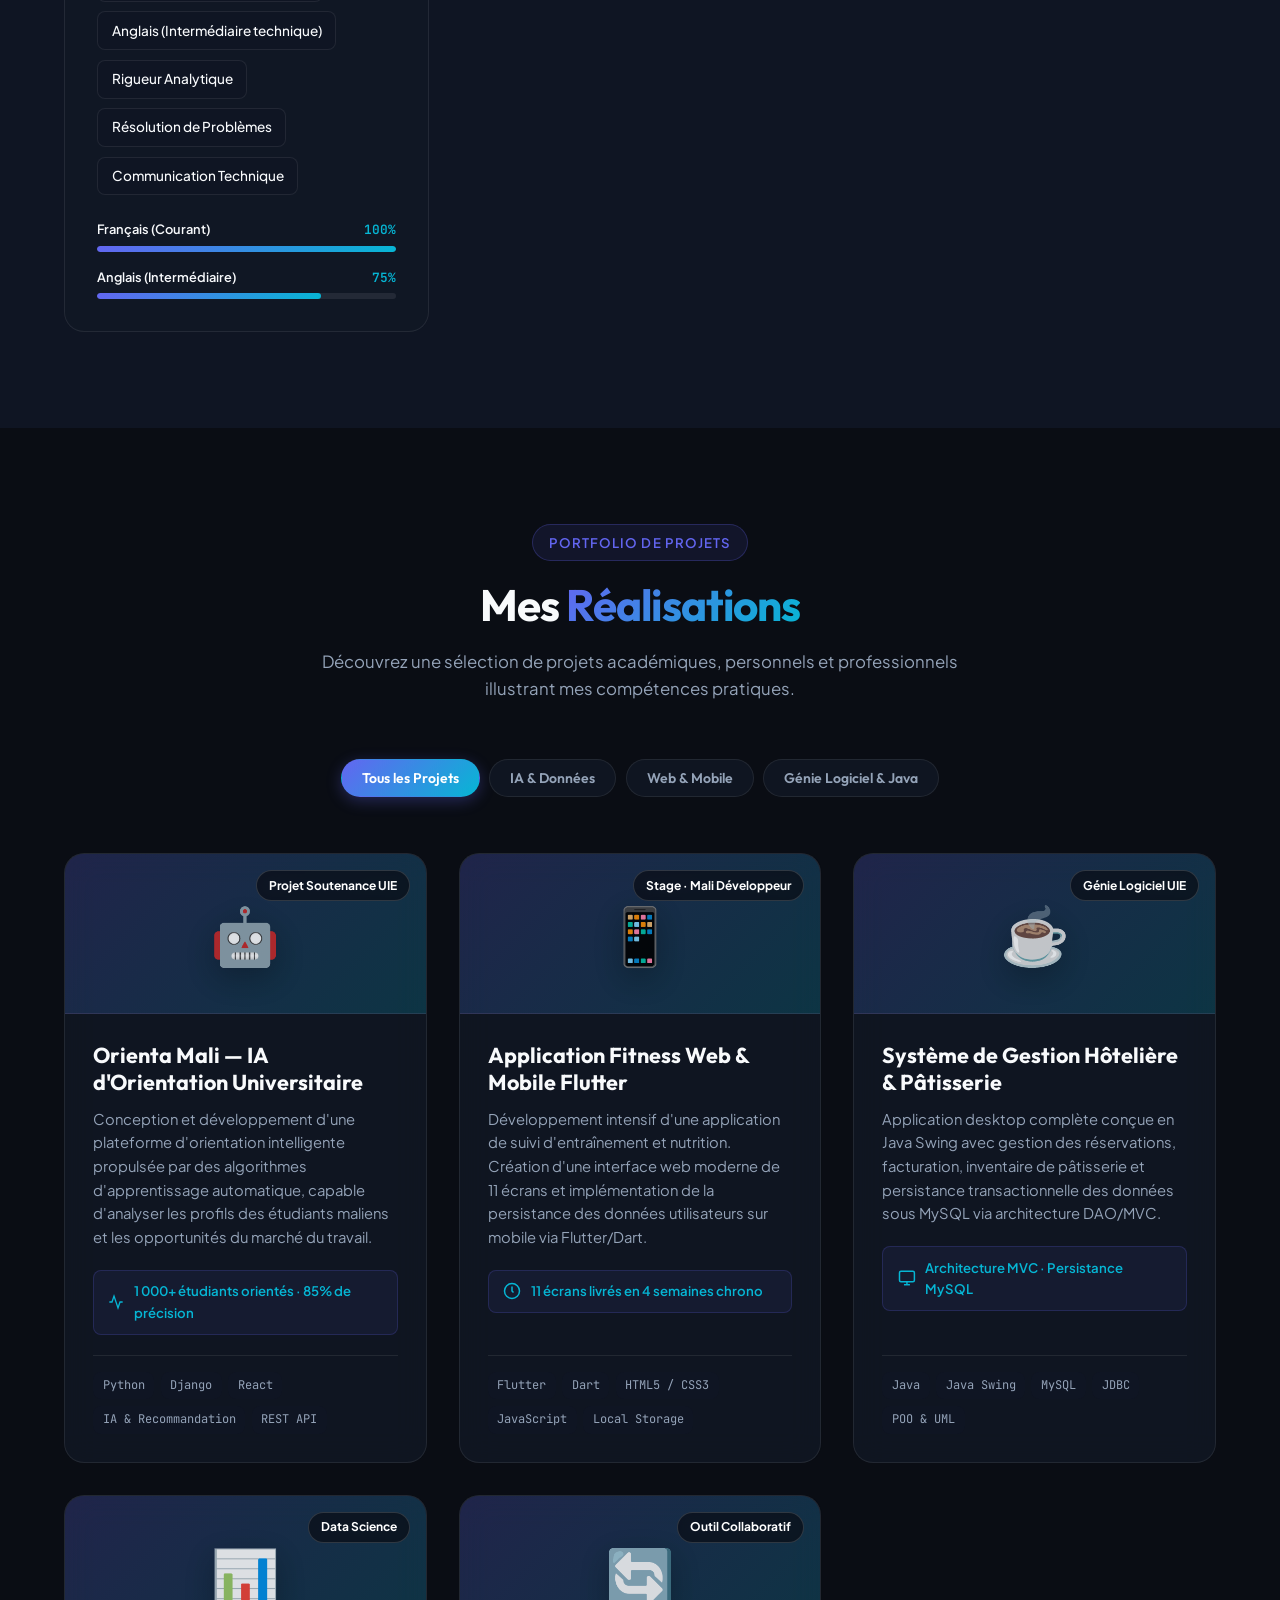
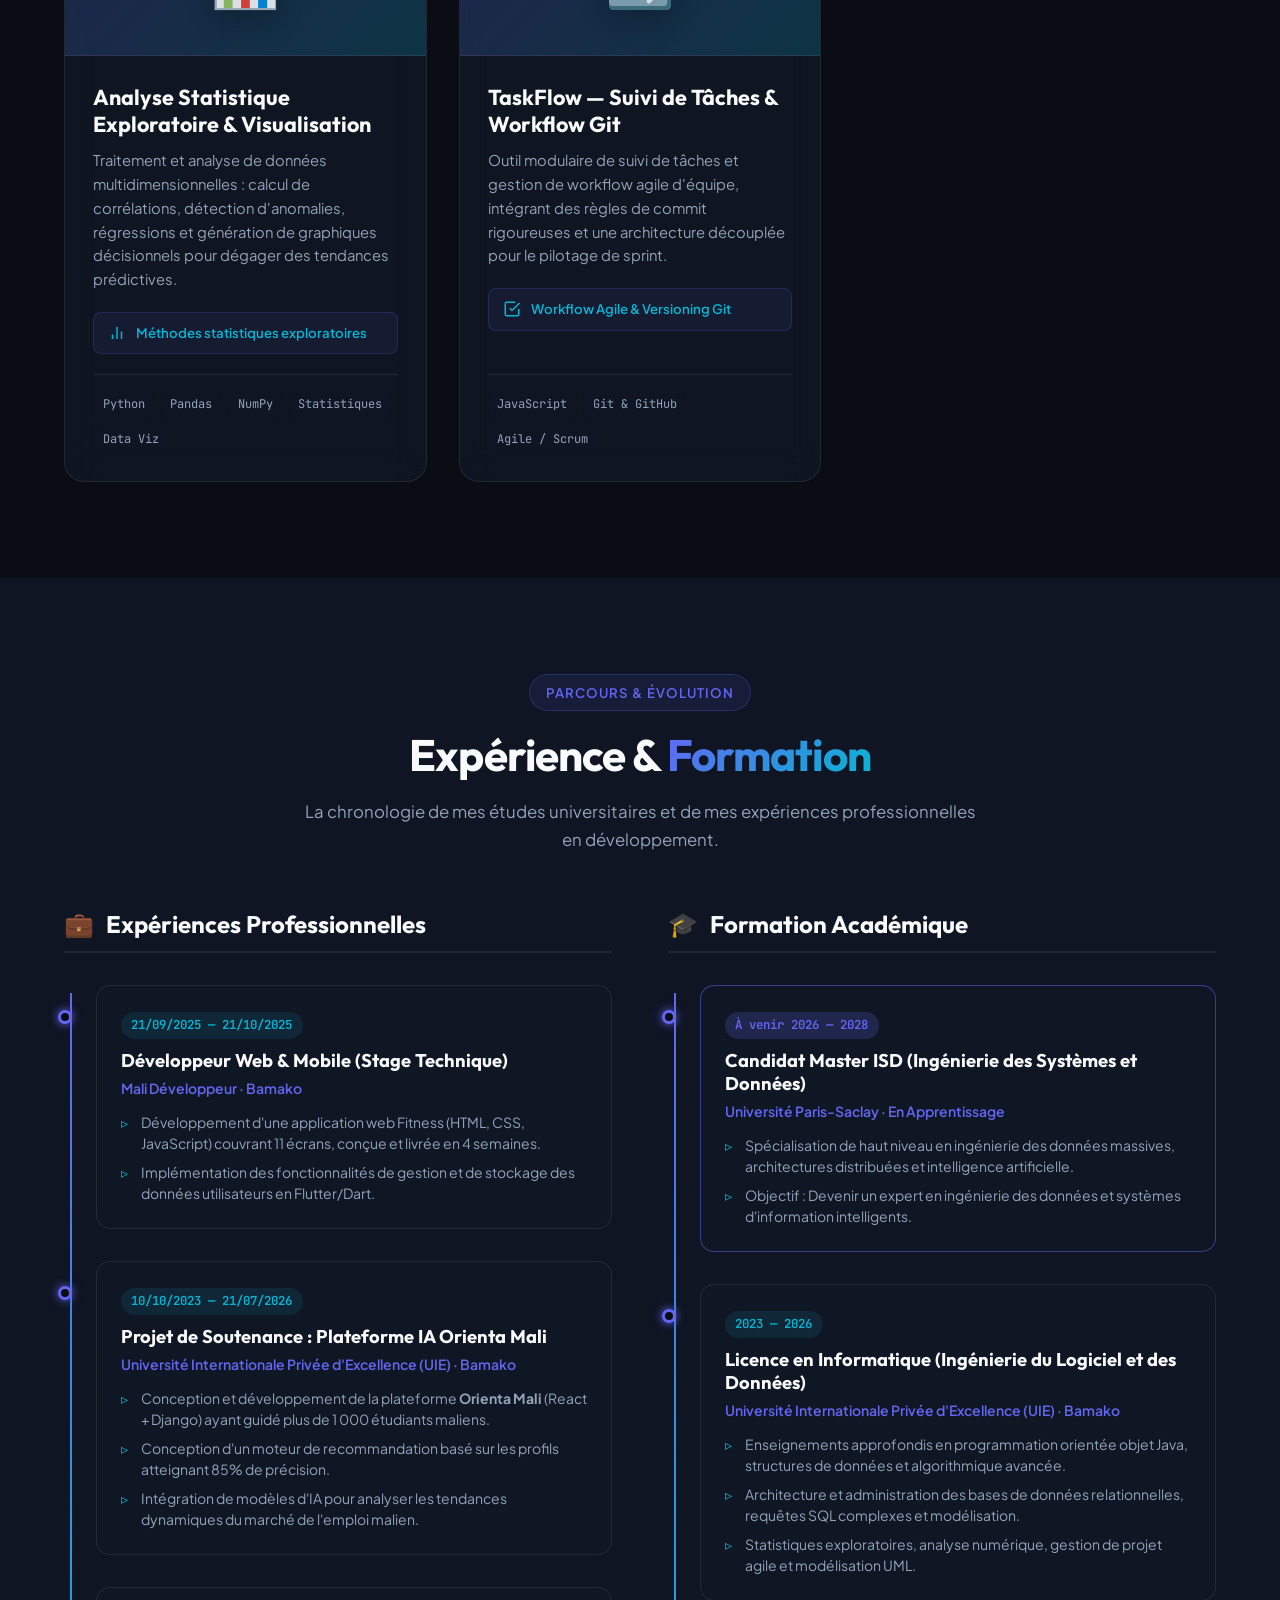
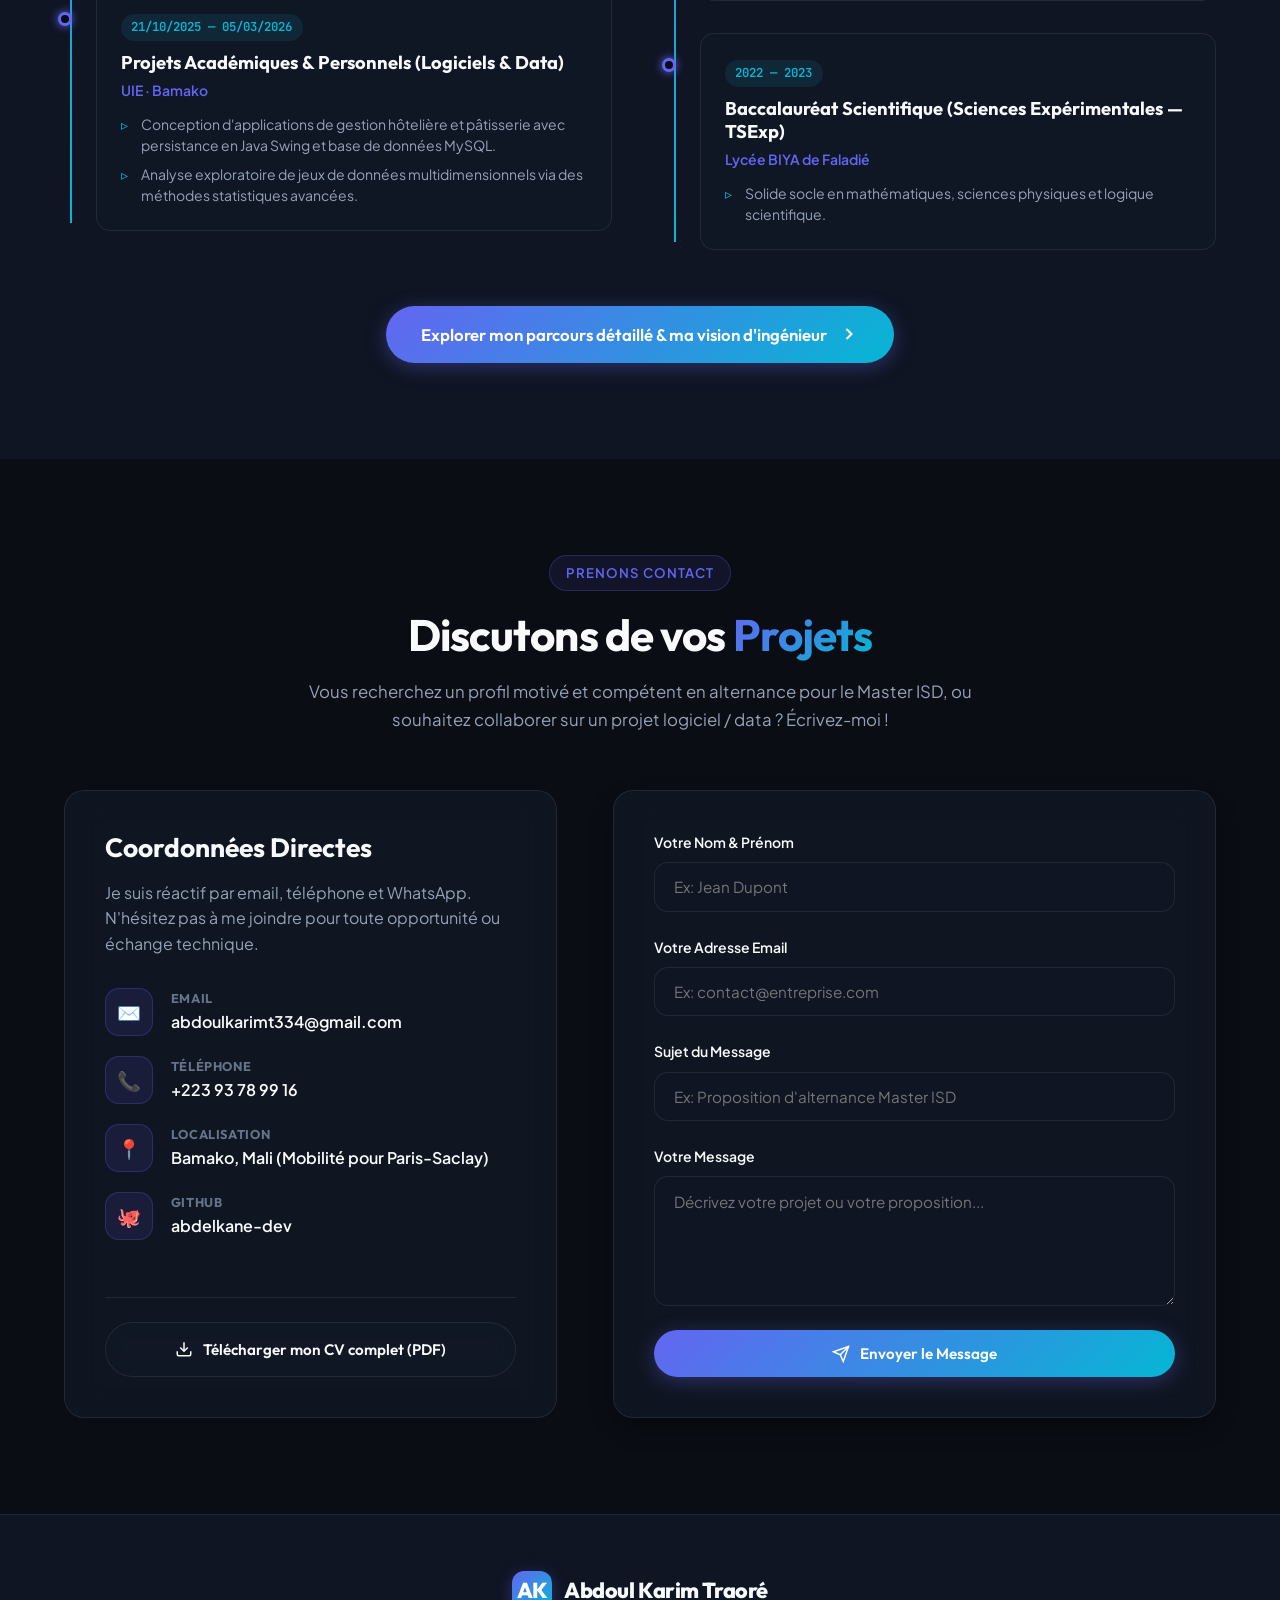
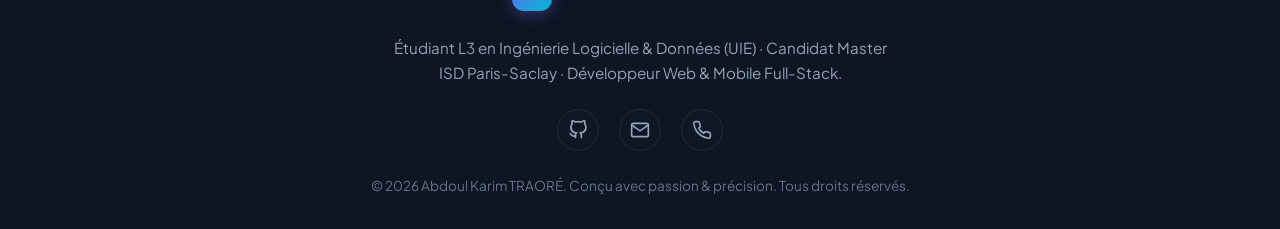
==== commit a35b359b: "feat: ajout de la page detaillee parcours.html" ====
--- a/index.html
+++ b/index.html
@@ -98,7 +98,7 @@
               <span>Consulter le CV</span>
             </button>
 
-            <a href="pagecontact.html" class="btn btn-outline">
+            <a href="#contact" class="btn btn-outline">
               <span>Me Contacter</span>
             </a>
           </div>
@@ -678,6 +678,14 @@
           </div>
         </div>
       </div>
+
+      <!-- Lien vers la page détaillée parcours.html -->
+      <div style="text-align: center; margin-top: 3.5rem;">
+        <a href="assets/parcours.html" class="btn btn-primary" style="display: inline-flex; align-items: center; gap: 0.75rem; padding: 0.9rem 2.2rem; font-size: 1.05rem;">
+          <span>Explorer mon parcours détaillé & ma vision d'ingénieur</span>
+          <svg width="20" height="20" viewBox="0 0 24 24" fill="none" stroke="currentColor" stroke-width="2.5"><polyline points="9 18 15 12 9 6"></polyline></svg>
+        </a>
+      </div>
     </div>
   </section>
 
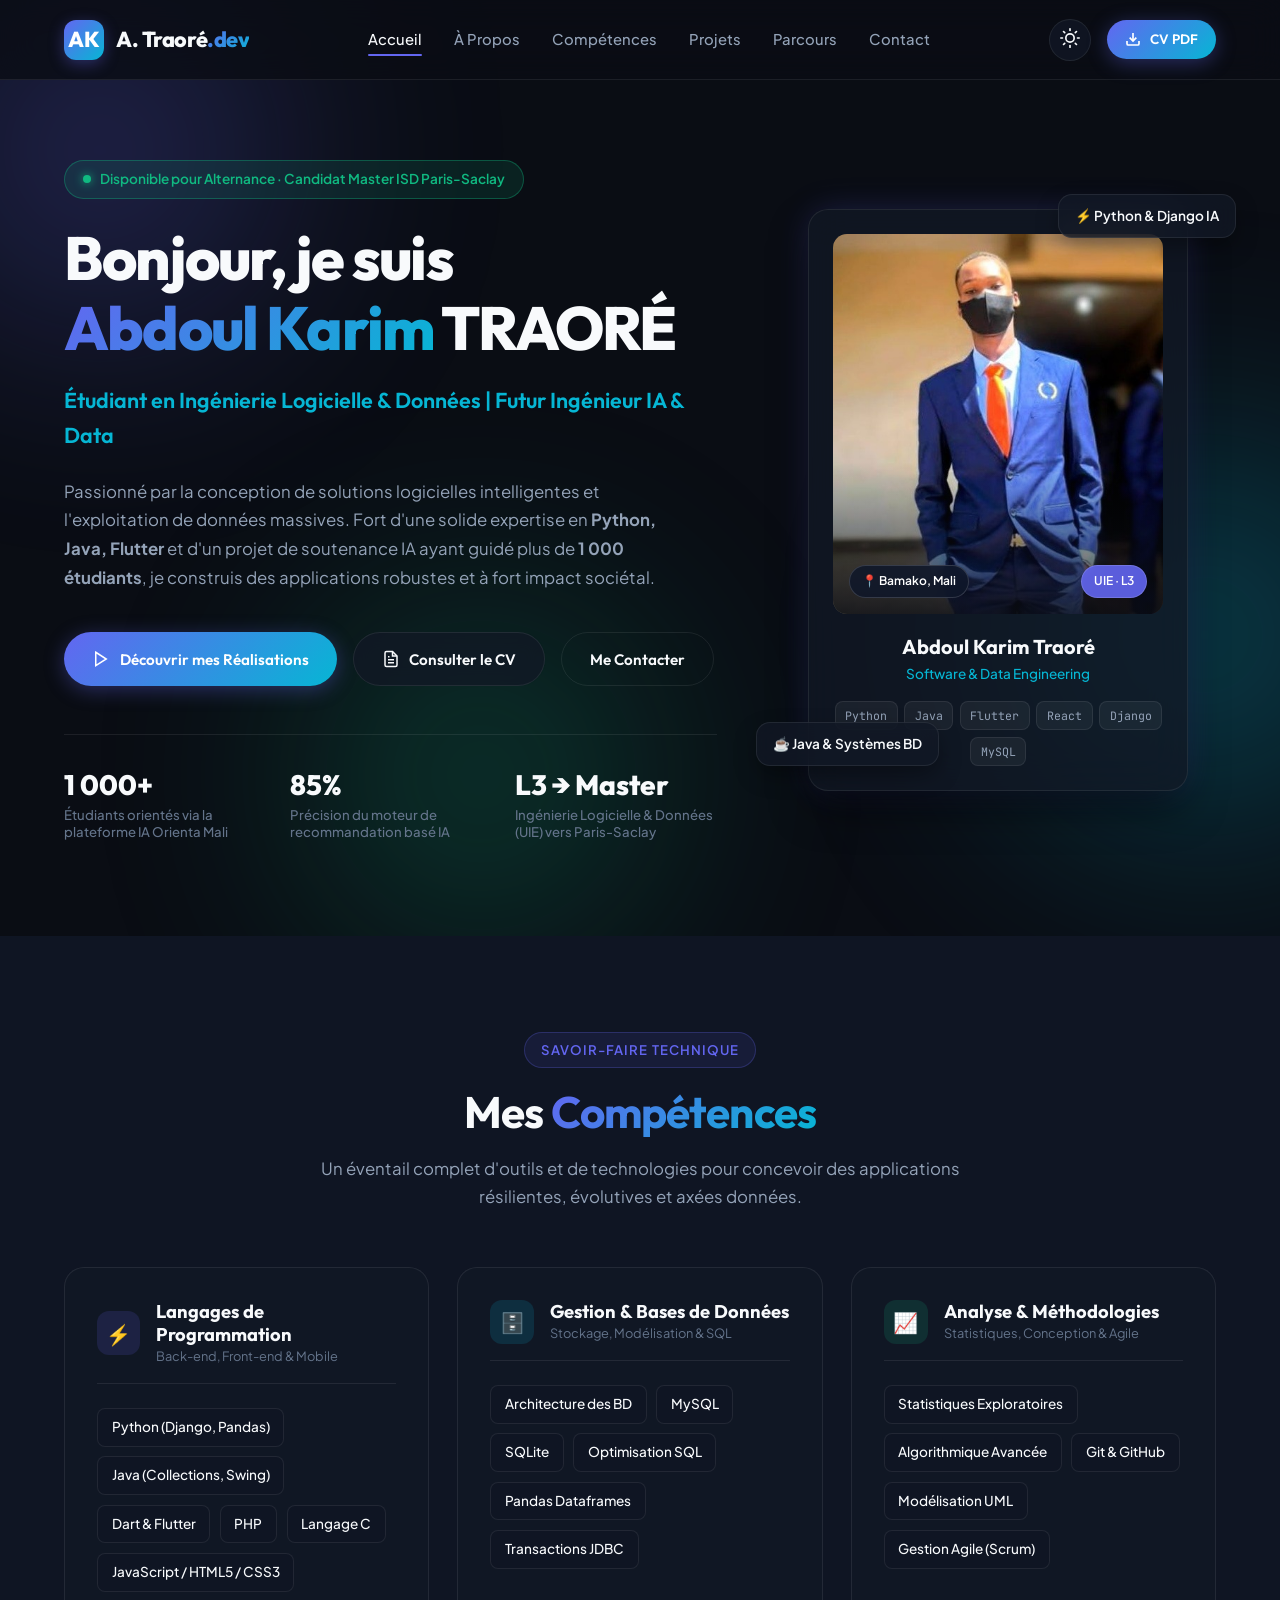
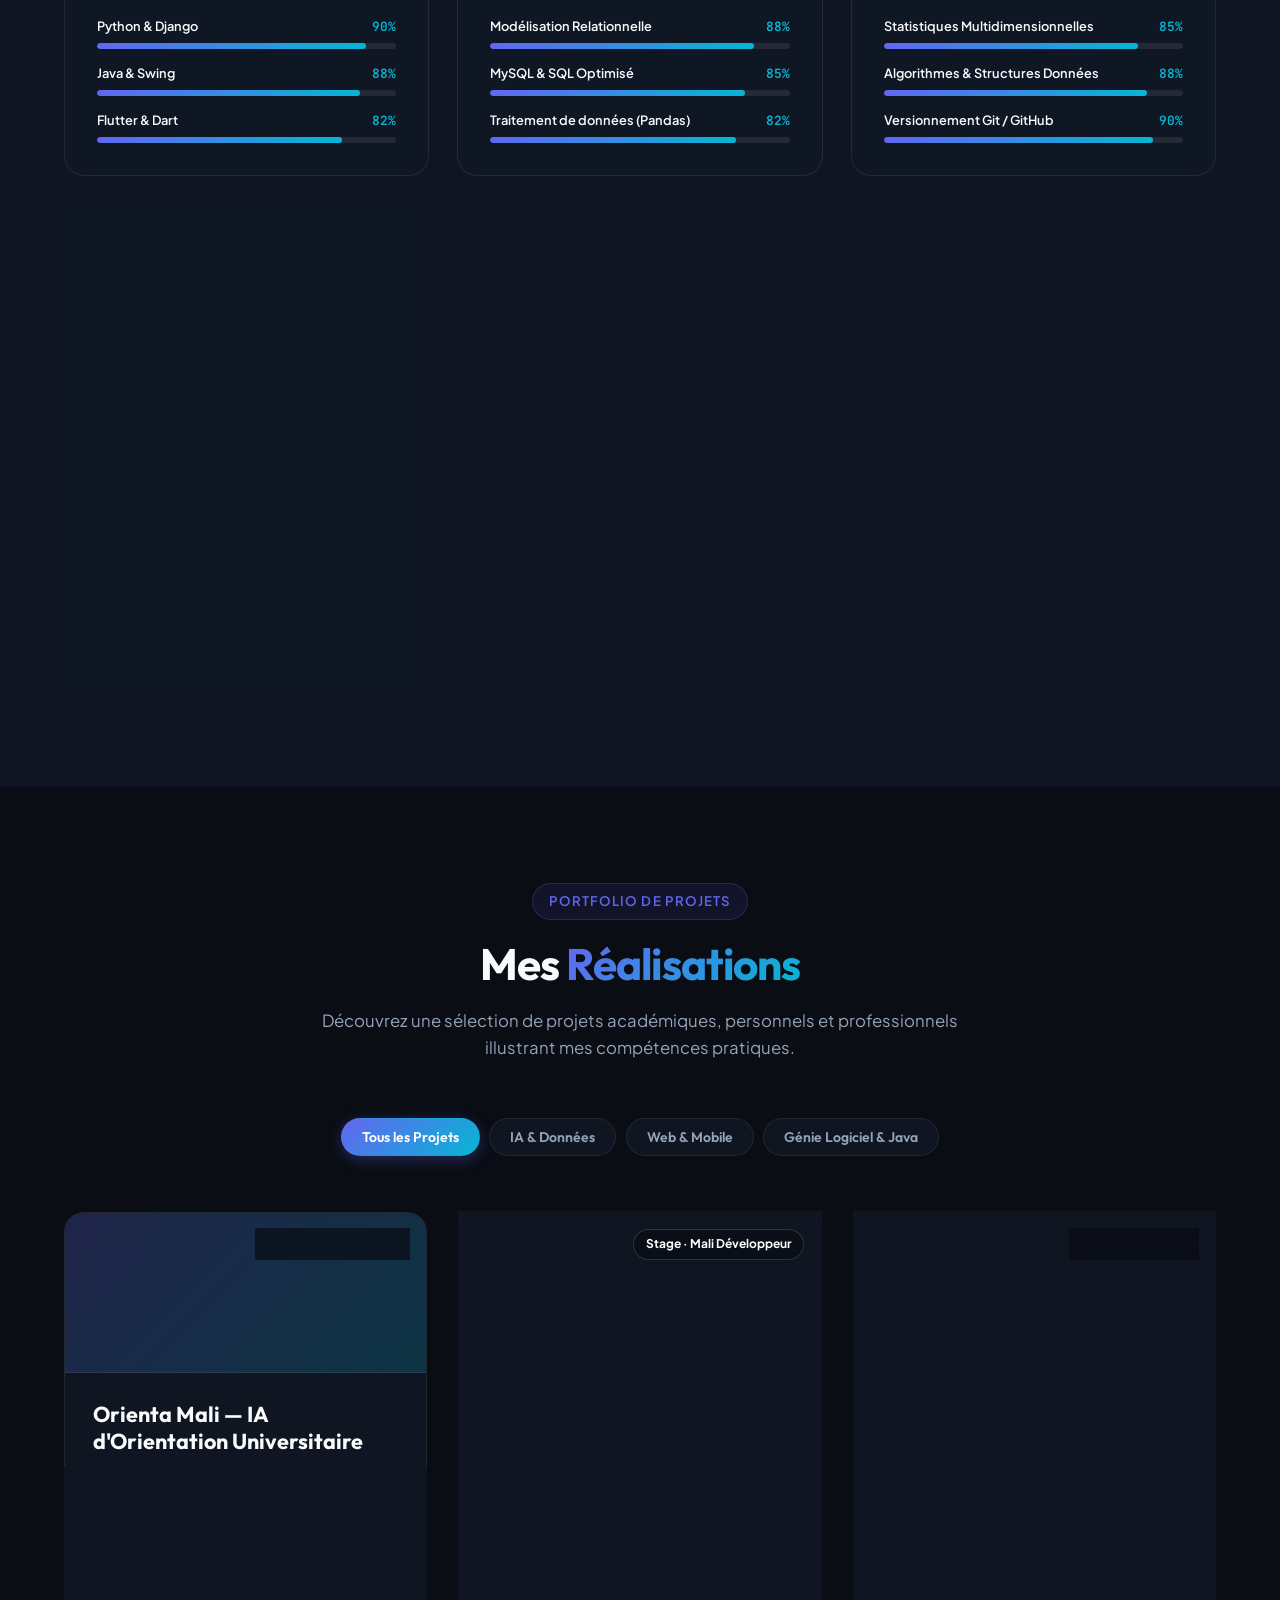
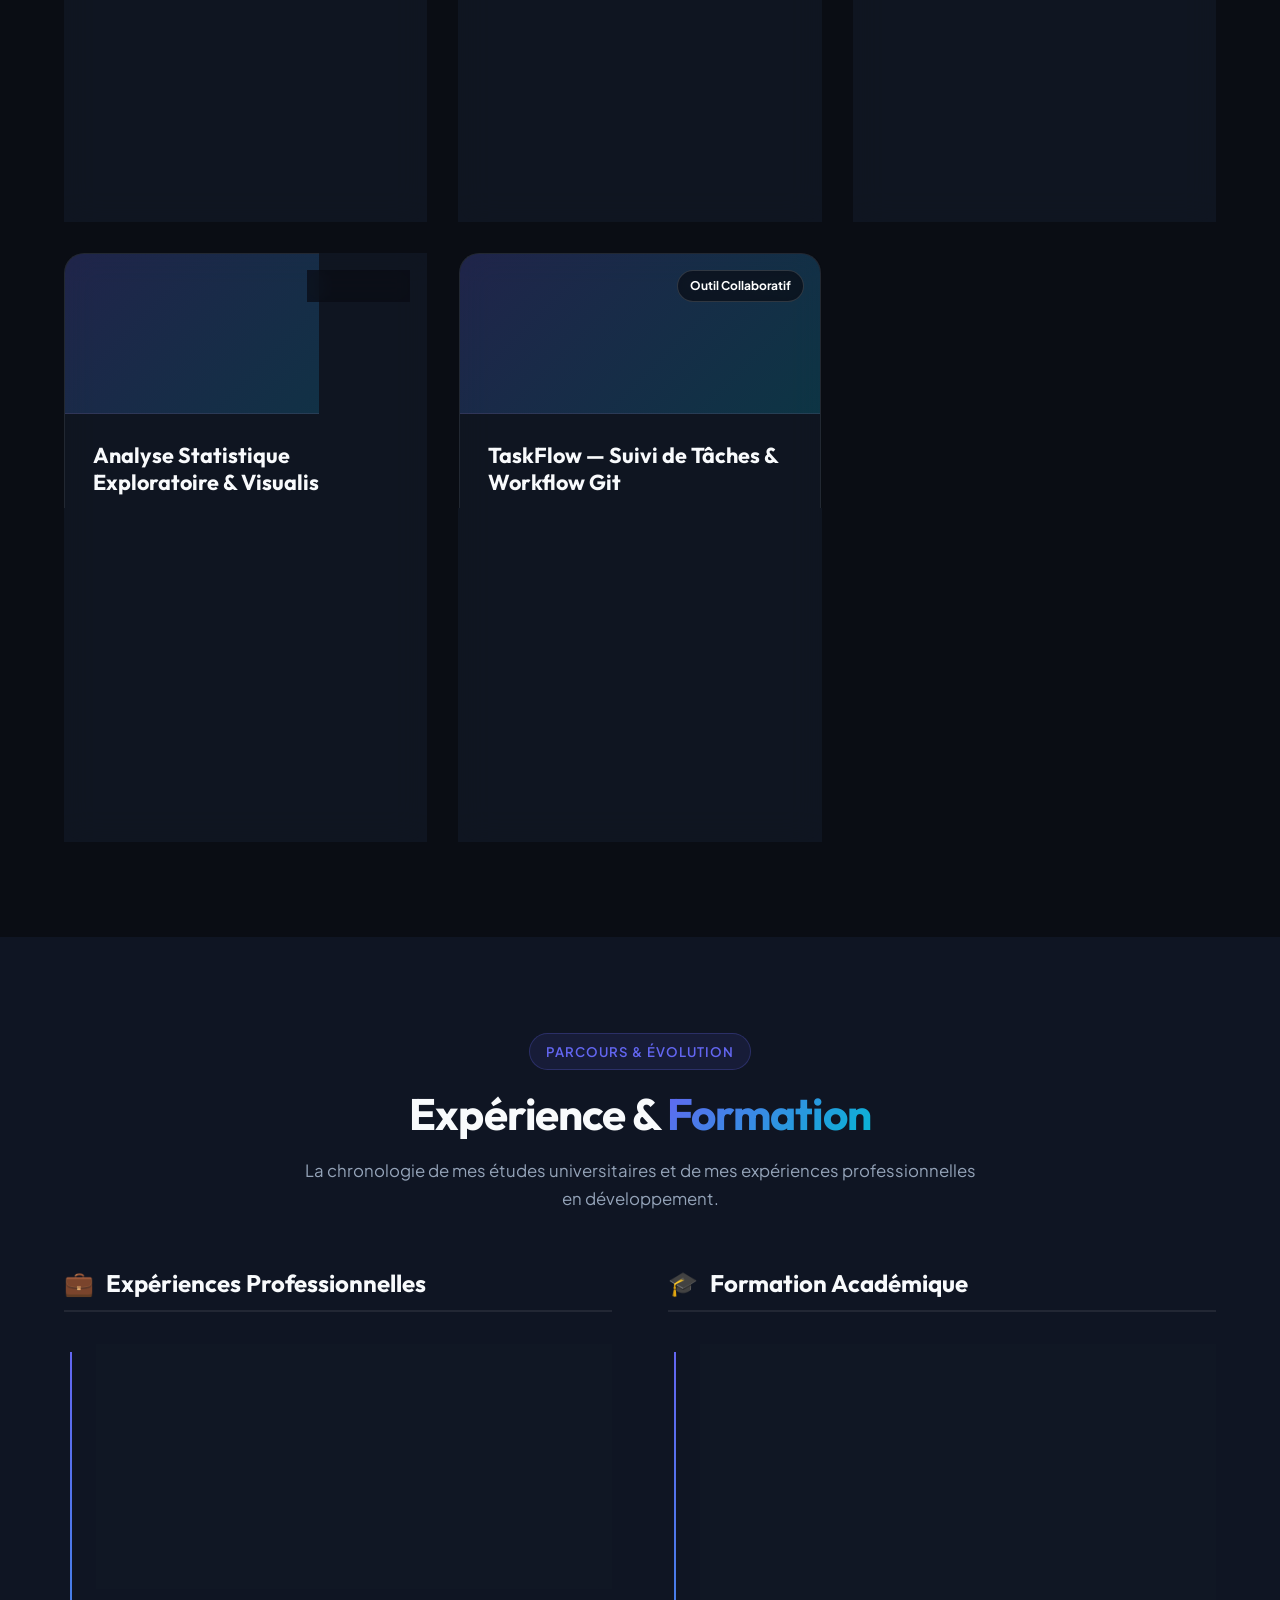
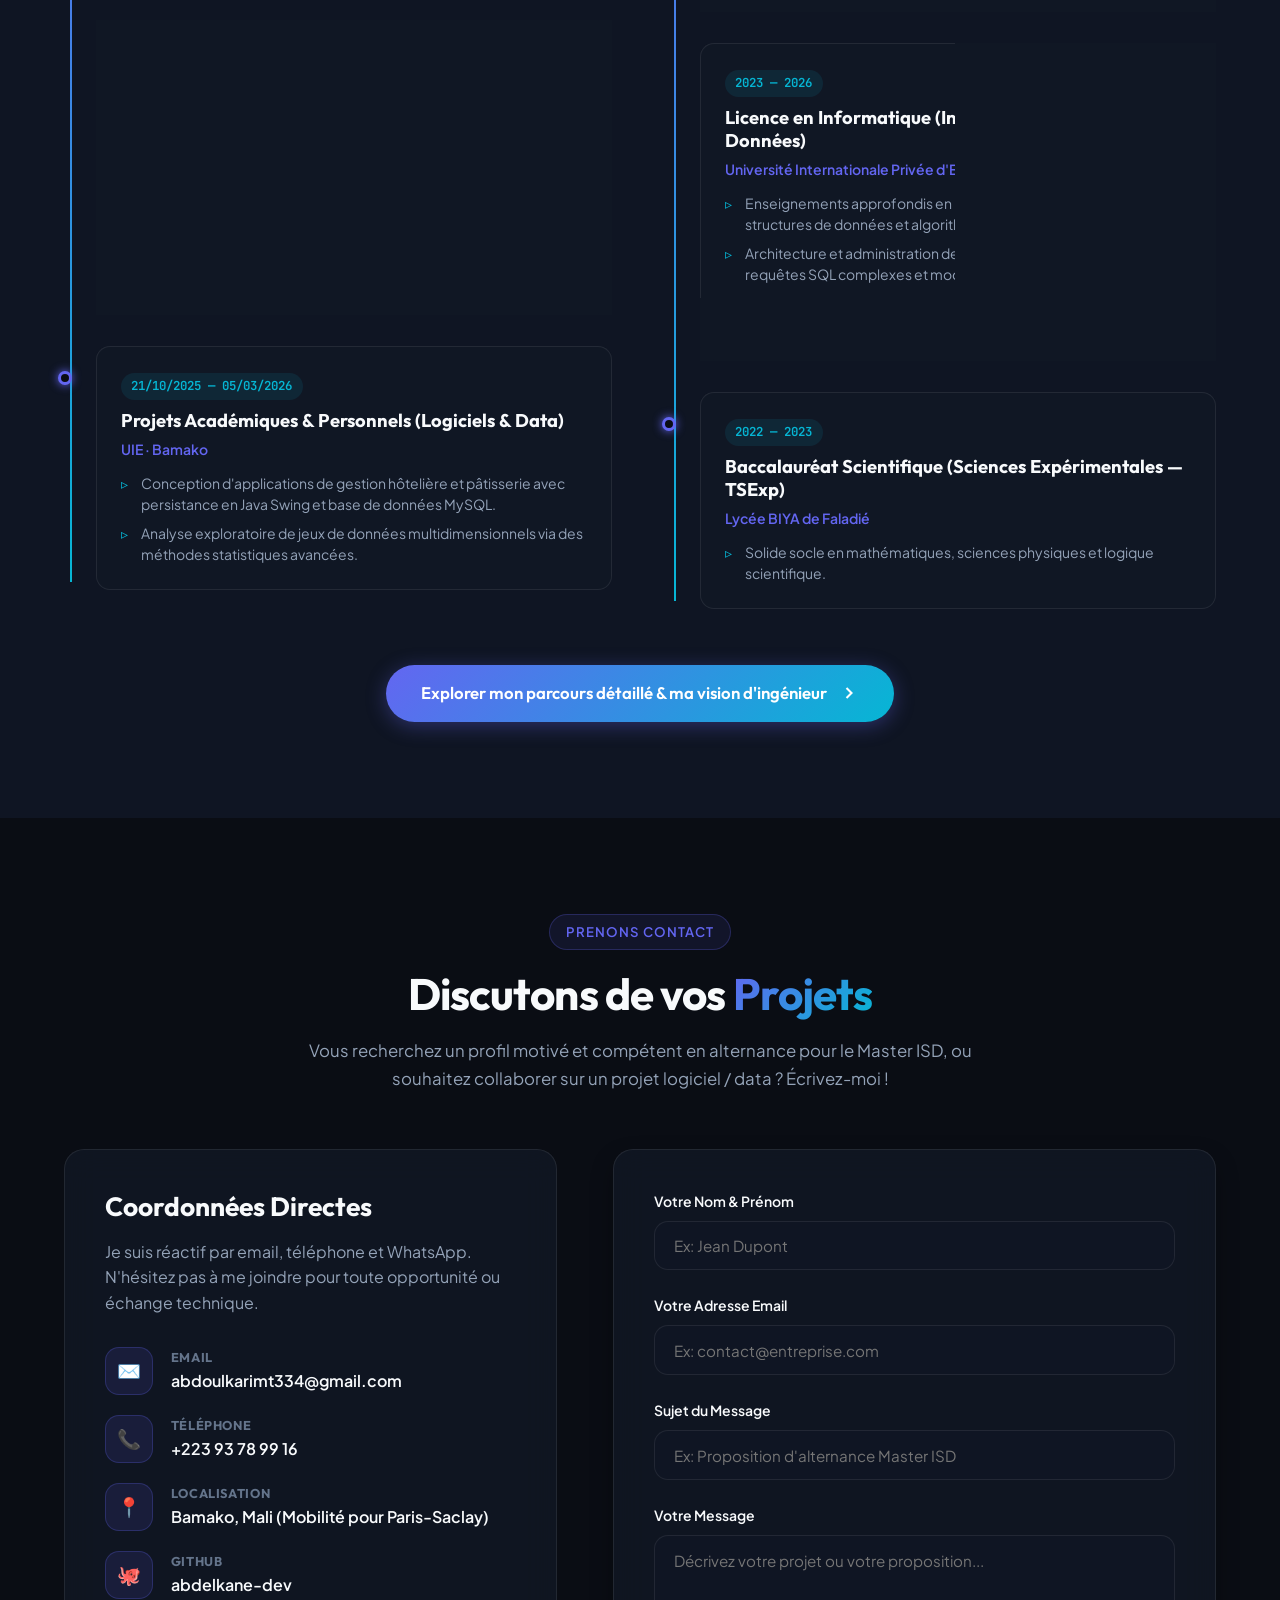
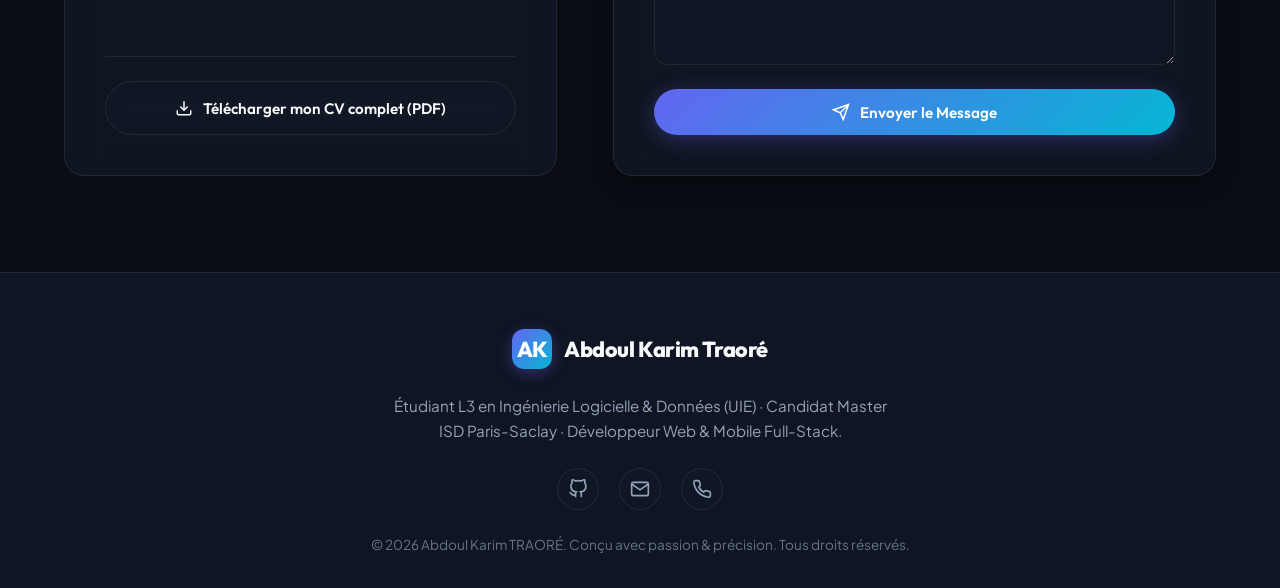
==== commit 1db3f4de: "merge: integration de la section a-propos de Sidiki" ====
--- a/index.html
+++ b/index.html
@@ -37,7 +37,7 @@
       <!-- Navigation Links -->
       <nav class="nav-menu" id="nav-menu">
         <a href="#accueil" class="nav-link active">Accueil</a>
-        <a href="#a-propos" class="nav-link">À Propos</a>
+        <a href="a-propos.html" class="nav-link">À Propos</a>
         <a href="#competences" class="nav-link">Compétences</a>
         <a href="#projets" class="nav-link">Projets</a>
         <a href="#parcours" class="nav-link">Parcours</a>
@@ -98,7 +98,7 @@
               <span>Consulter le CV</span>
             </button>
 
-            <a href="#contact" class="btn btn-outline">
+            <a href="pagecontact.html" class="btn btn-outline">
               <span>Me Contacter</span>
             </a>
           </div>
@@ -159,108 +159,6 @@
     </div>
   </section>
 
-  <!-- Section À Propos -->
-  <section class="section" id="a-propos">
-    <div class="container">
-      <div class="section-header">
-        <div class="section-badge">Profil Professionnel</div>
-        <h2 class="section-title">À Propos de <span class="text-gradient">Moi</span></h2>
-        <p class="section-subtitle">
-          Découvrez mon parcours académique, ma rigueur technique et ma vision pour l'ingénierie des données et le génie logiciel.
-        </p>
-      </div>
-
-      <div class="about-grid">
-        <div class="about-card-main">
-          <p class="about-bio-lead">
-            « Actuellement en L3 Ingénierie du Logiciel et des Données, je me spécialise dans la conception de solutions logicielles orientées vers l'exploitation intelligente des données. »
-          </p>
-          
-          <p class="about-bio-p">
-            Fort de résultats d'excellence en programmation Java, en algorithmique et en analyse statistique, je conçois des systèmes d'information complets, de la modélisation relationnelle de bases de données jusqu'à l'implémentation de modèles d'intelligence artificielle et d'interfaces intuitives.
-          </p>
-
-          <div class="about-highlights">
-            <div class="highlight-item">
-              <div class="highlight-icon">💻</div>
-              <div class="highlight-text">
-                <h4>Génie Logiciel Full-Stack</h4>
-                <p>Développement web et mobile réactif avec Django, React et Flutter.</p>
-              </div>
-            </div>
-            
-            <div class="highlight-item">
-              <div class="highlight-icon">📊</div>
-              <div class="highlight-text">
-                <h4>Data Engineering & IA</h4>
-                <p>Statistiques exploratoires multidimensionnelles et moteurs de recommandation.</p>
-              </div>
-            </div>
-
-            <div class="highlight-item">
-              <div class="highlight-icon">⚙️</div>
-              <div class="highlight-text">
-                <h4>Architecture des BD</h4>
-                <p>Conception, modélisation et optimisation de requêtes SQL (MySQL, SQLite).</p>
-              </div>
-            </div>
-
-            <div class="highlight-item">
-              <div class="highlight-icon">🤝</div>
-              <div class="highlight-text">
-                <h4>Méthodes Agiles & Git</h4>
-                <p>Gestion de projet rigoureuse, modélisation UML et versioning GitHub.</p>
-              </div>
-            </div>
-          </div>
-
-          <!-- Quick Contacts -->
-          <div class="contact-quick-list">
-            <a href="mailto:abdoulkarimt334@gmail.com" class="contact-quick-item">
-              <span class="contact-quick-icon">✉️</span>
-              <span>abdoulkarimt334@gmail.com</span>
-            </a>
-            <a href="tel:+22393789916" class="contact-quick-item">
-              <span class="contact-quick-icon">📞</span>
-              <span>+223 93 78 99 16</span>
-            </a>
-            <a href="https://github.com/abdelkane-dev" target="_blank" rel="noopener noreferrer" class="contact-quick-item">
-              <span class="contact-quick-icon">🐙</span>
-              <span>GitHub : github.com/abdelkane-dev</span>
-            </a>
-          </div>
-        </div>
-
-        <!-- Banner Callout Paris-Saclay -->
-        <div class="about-callout-col">
-          <div class="banner-callout">
-            <span class="callout-badge">Objectif 2026 — 2028</span>
-            <h3>Candidat Master ISD<br><span class="text-gradient">Université Paris-Saclay</span></h3>
-            <p>
-              Je prépare activement mon intégration au <strong>Master Ingénierie des Systèmes et Données (ISD)</strong> en contrat d'apprentissage afin de consolider mon savoir-faire aux côtés d'équipes de pointe et d'évoluer en tant qu'expert en ingénierie des données et intelligence artificielle.
-            </p>
-
-            <ul style="display: flex; flex-direction: column; gap: 0.8rem; margin-bottom: 1.5rem; font-size: 0.9rem; color: var(--text-secondary);">
-              <li style="display: flex; align-items: center; gap: 0.6rem;">
-                <span style="color: var(--accent-tertiary);">✓</span> Forte maîtrise de la POO Java & scripts Python
-              </li>
-              <li style="display: flex; align-items: center; gap: 0.6rem;">
-                <span style="color: var(--accent-tertiary);">✓</span> Bases mathématiques & statistiques éprouvées
-              </li>
-              <li style="display: flex; align-items: center; gap: 0.6rem;">
-                <span style="color: var(--accent-tertiary);">✓</span> Forte capacité d'adaptation et esprit d'équipe
-              </li>
-            </ul>
-
-            <a href="#contact" class="btn btn-primary" style="width: 100%;">
-              <span>Proposer une Alternance / Échanger</span>
-            </a>
-          </div>
-        </div>
-      </div>
-    </div>
-  </section>
-
   <!-- Section Compétences -->
   <section class="section" id="competences" style="background: var(--bg-secondary);">
     <div class="container">
@@ -681,7 +579,7 @@
 
       <!-- Lien vers la page détaillée parcours.html -->
       <div style="text-align: center; margin-top: 3.5rem;">
-        <a href="assets/parcours.html" class="btn btn-primary" style="display: inline-flex; align-items: center; gap: 0.75rem; padding: 0.9rem 2.2rem; font-size: 1.05rem;">
+        <a href="parcours.html" class="btn btn-primary" style="display: inline-flex; align-items: center; gap: 0.75rem; padding: 0.9rem 2.2rem; font-size: 1.05rem;">
           <span>Explorer mon parcours détaillé & ma vision d'ingénieur</span>
           <svg width="20" height="20" viewBox="0 0 24 24" fill="none" stroke="currentColor" stroke-width="2.5"><polyline points="9 18 15 12 9 6"></polyline></svg>
         </a>
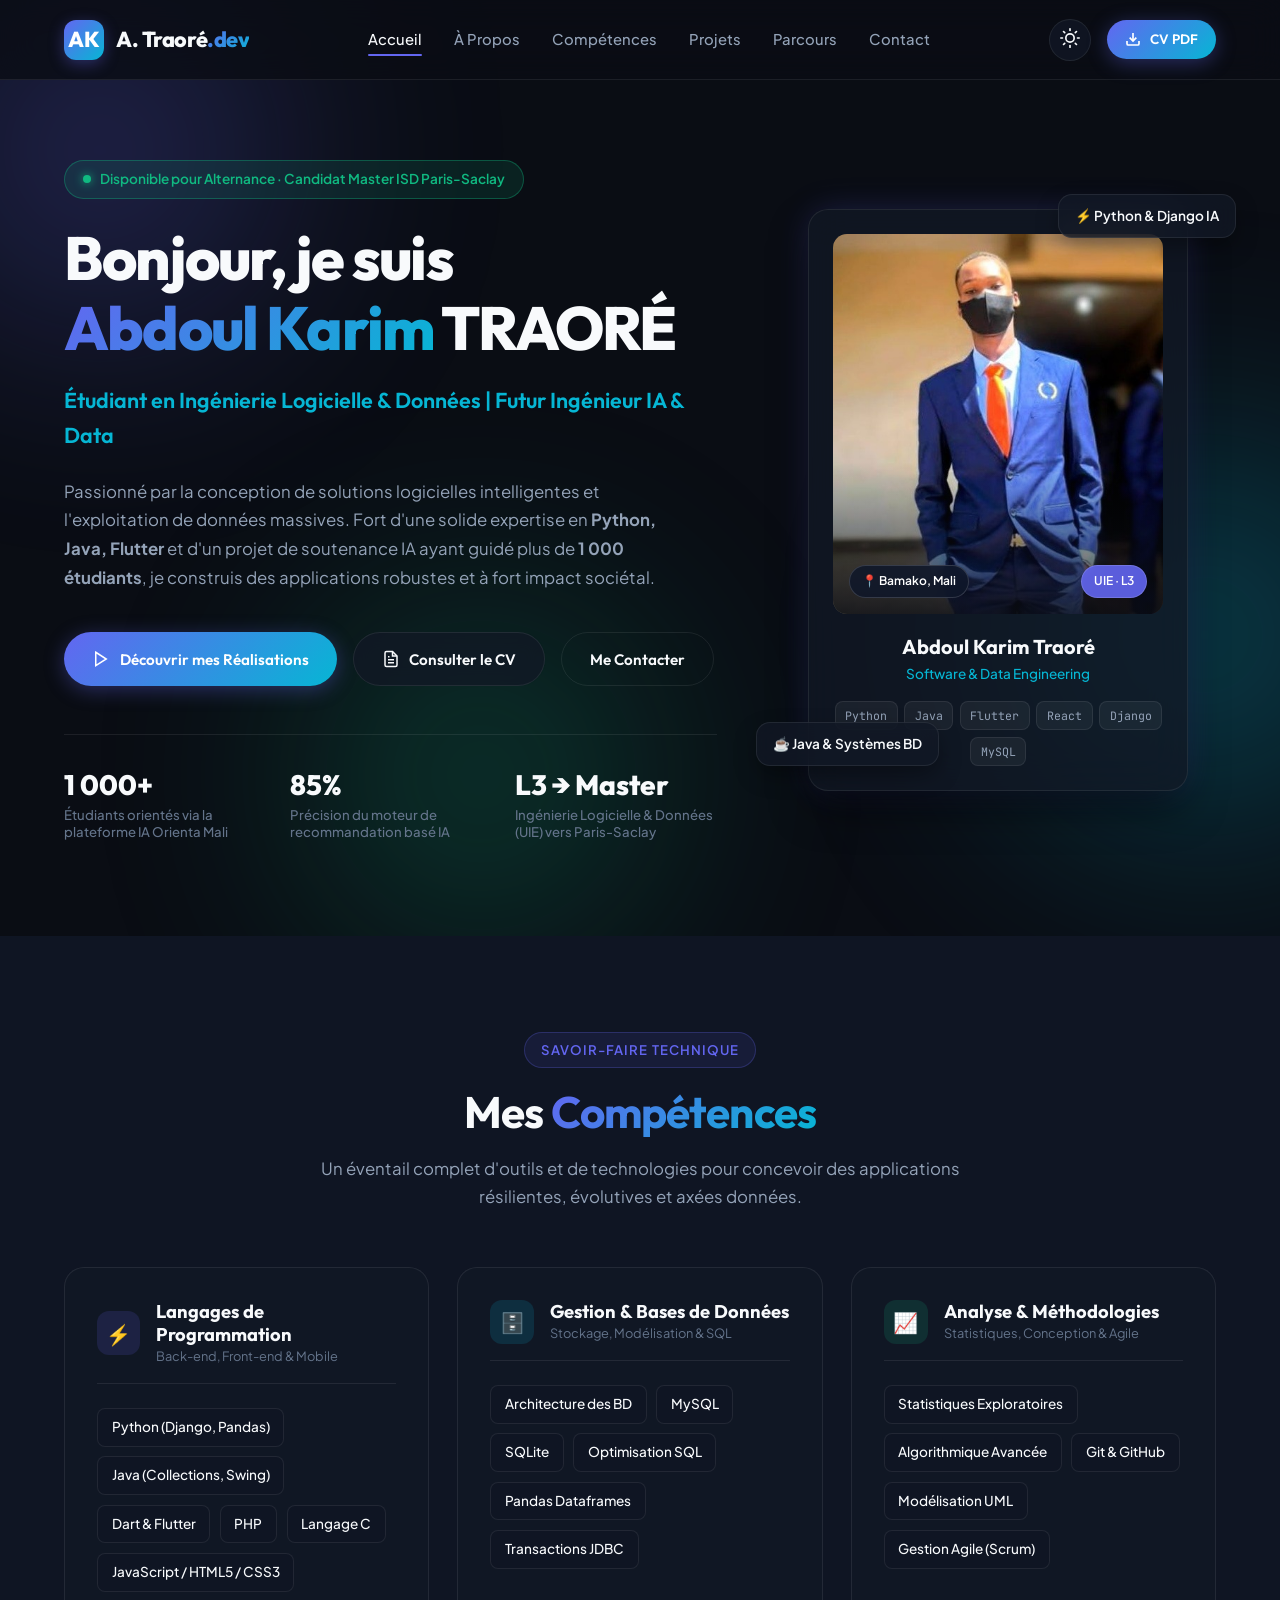
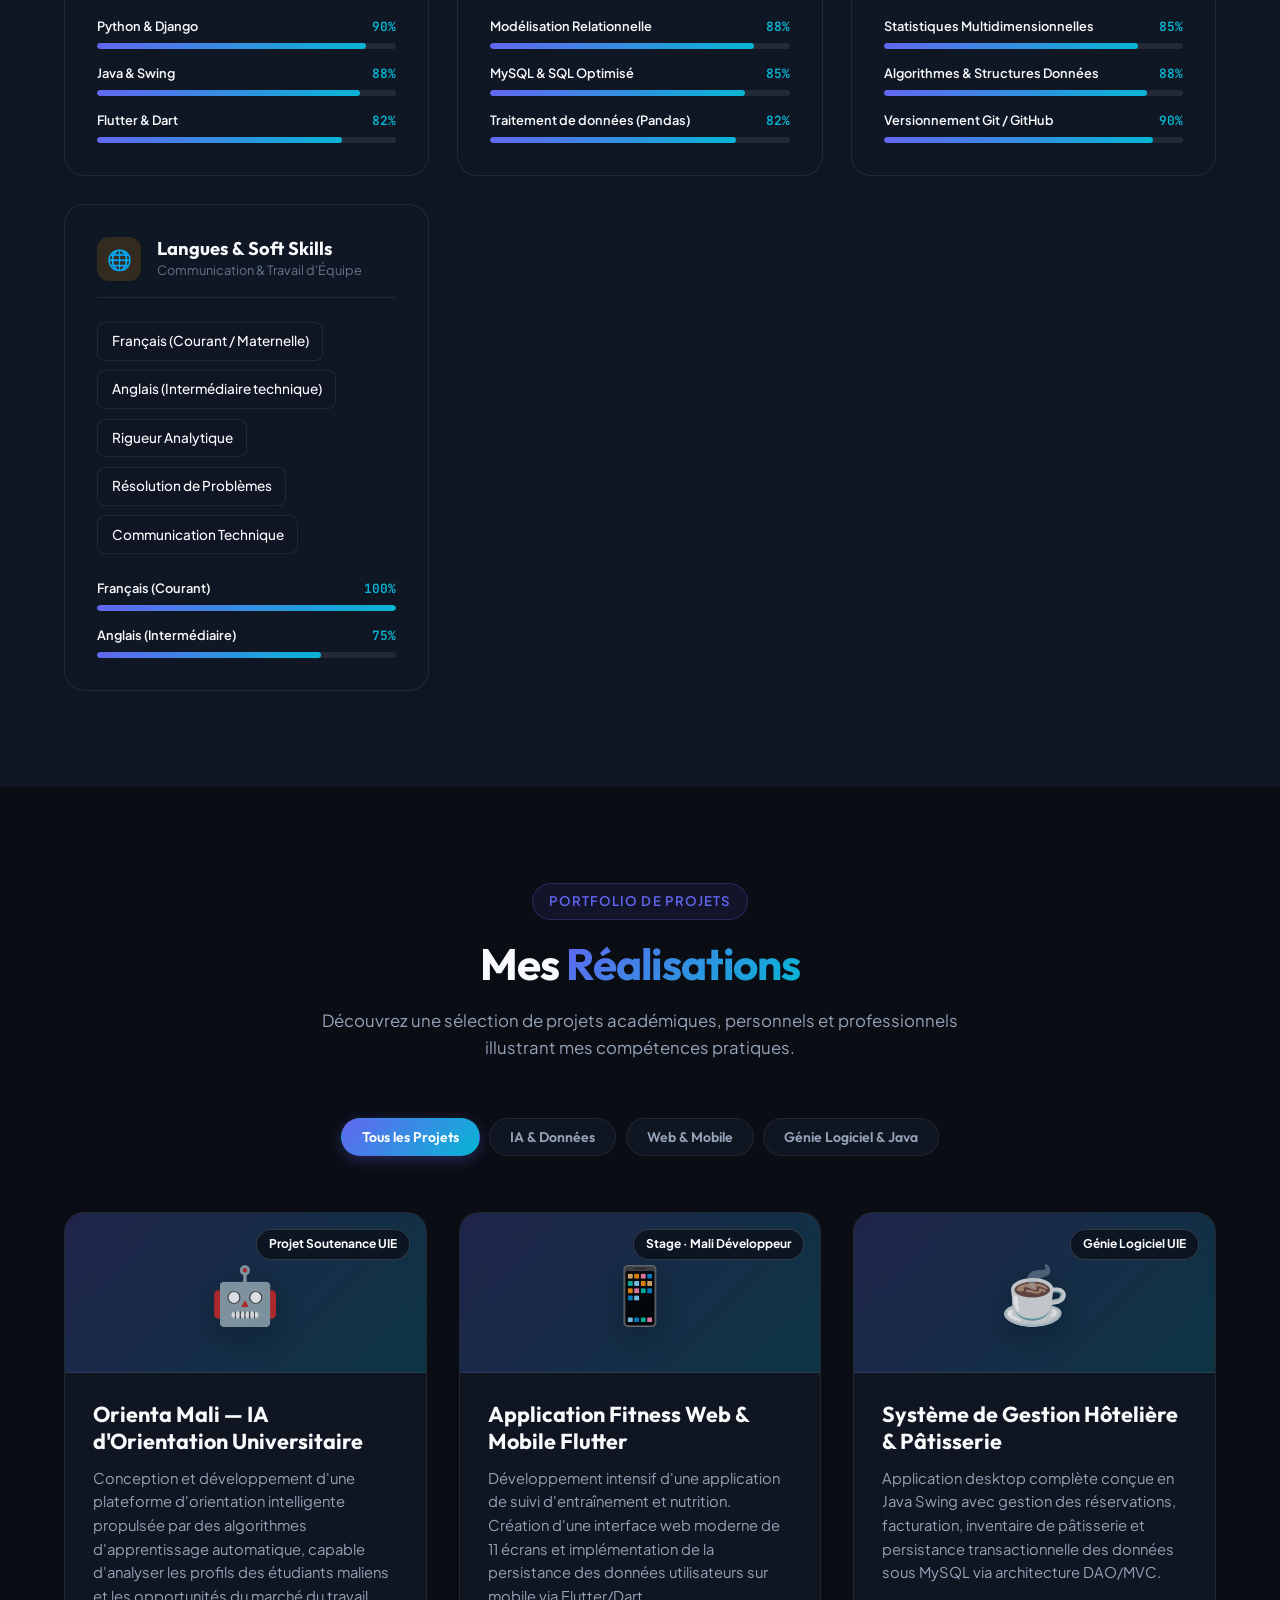
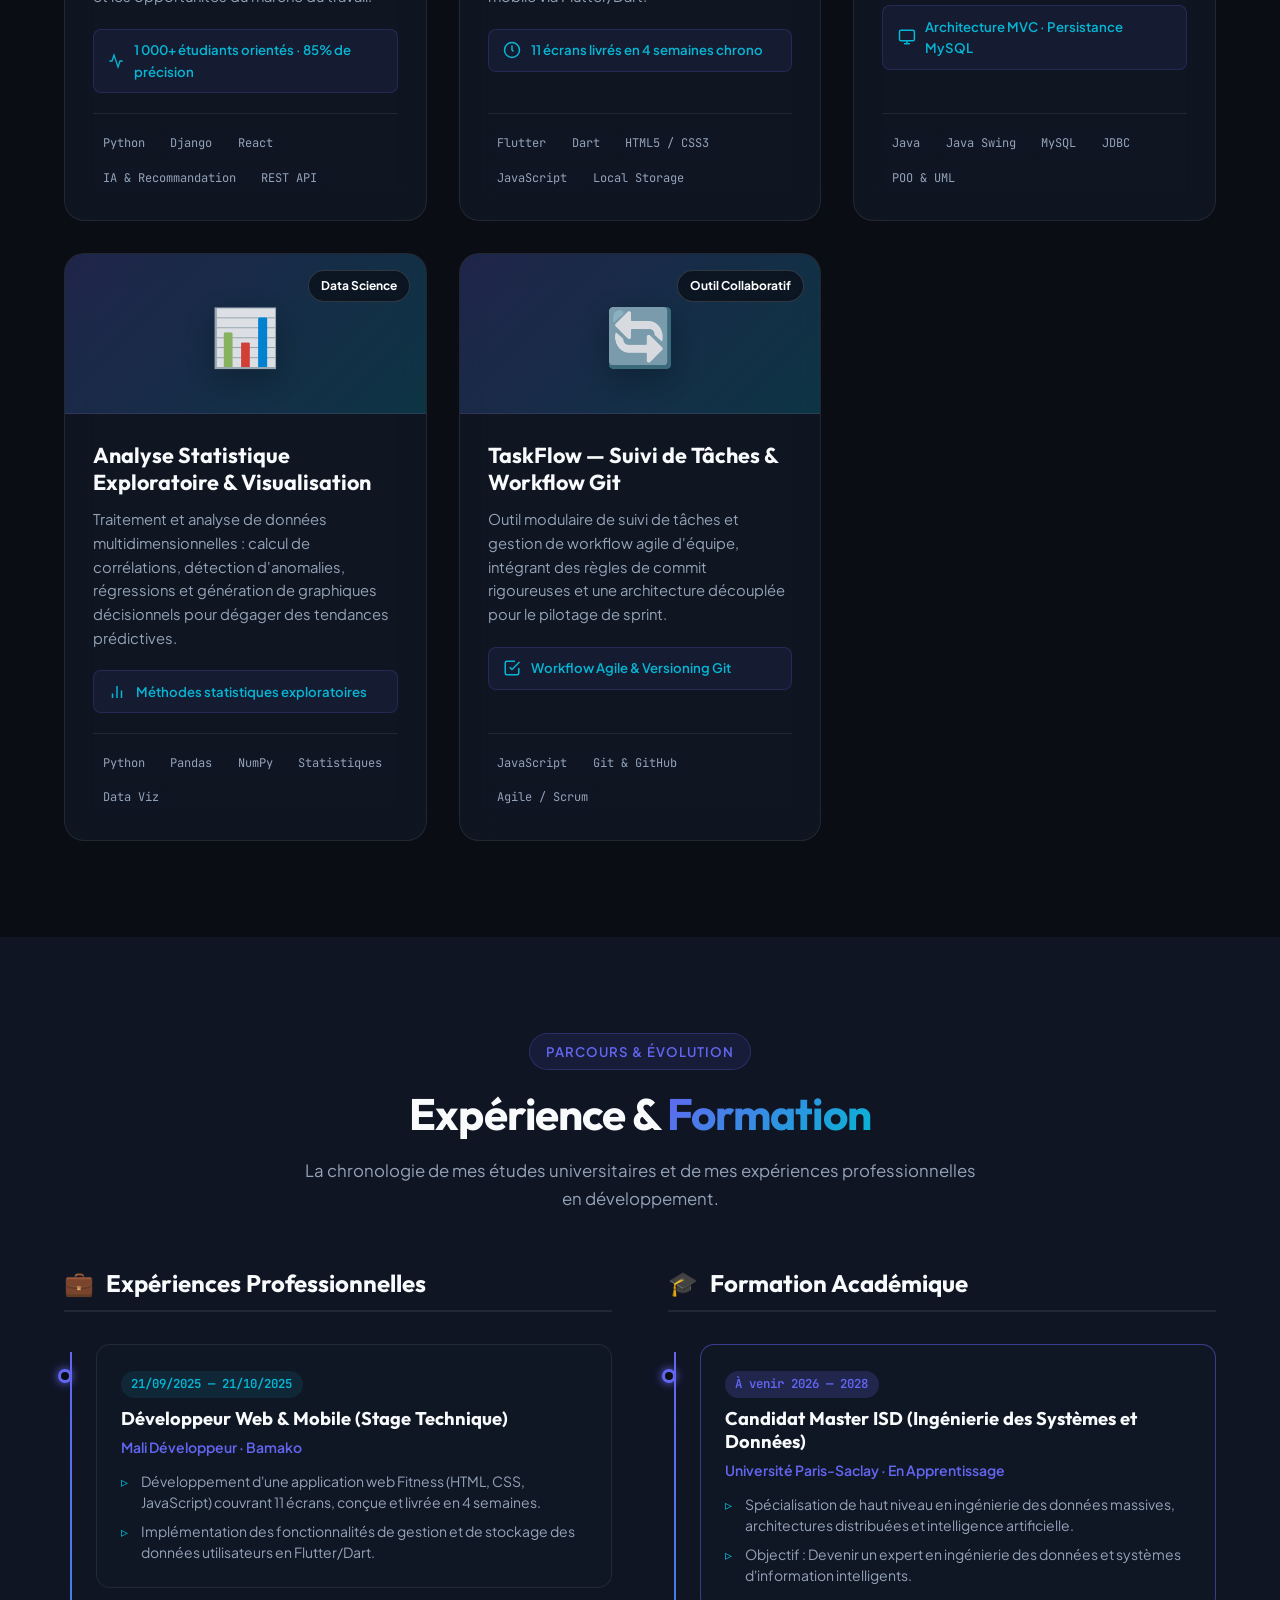
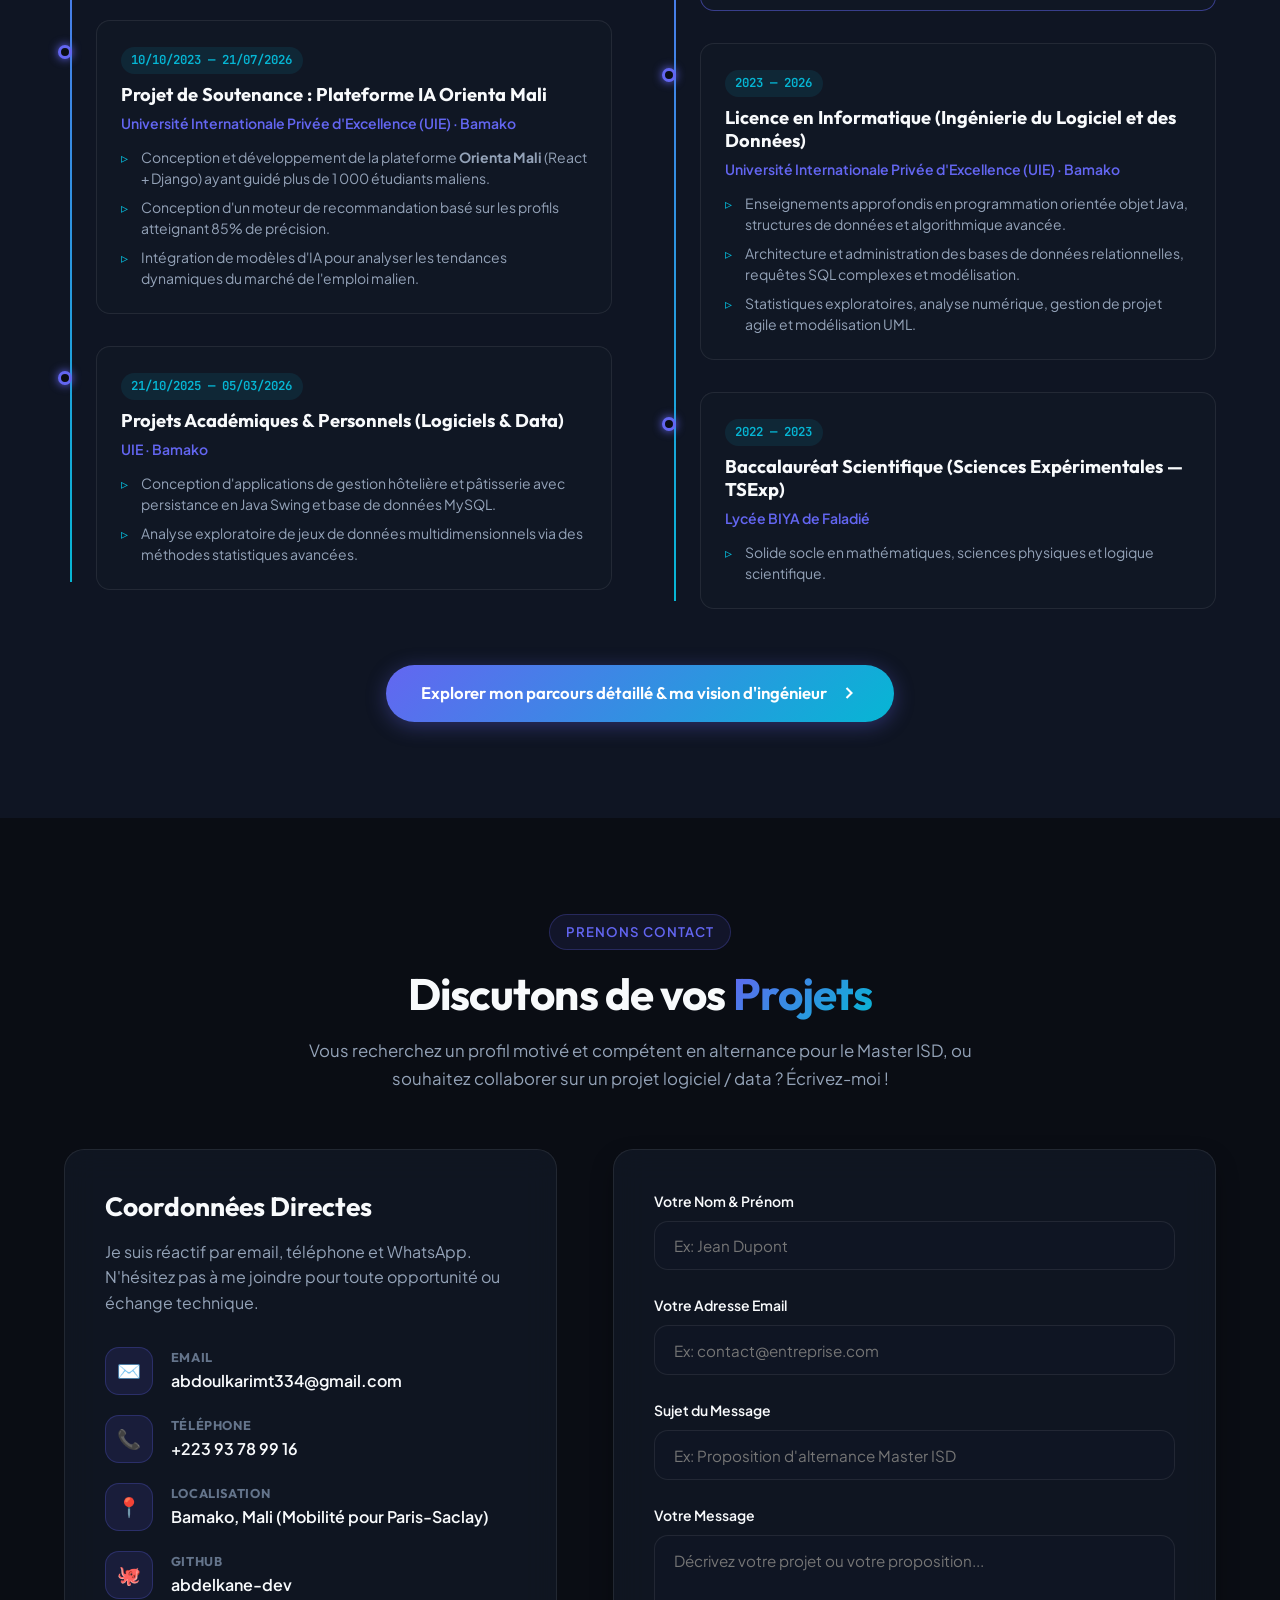
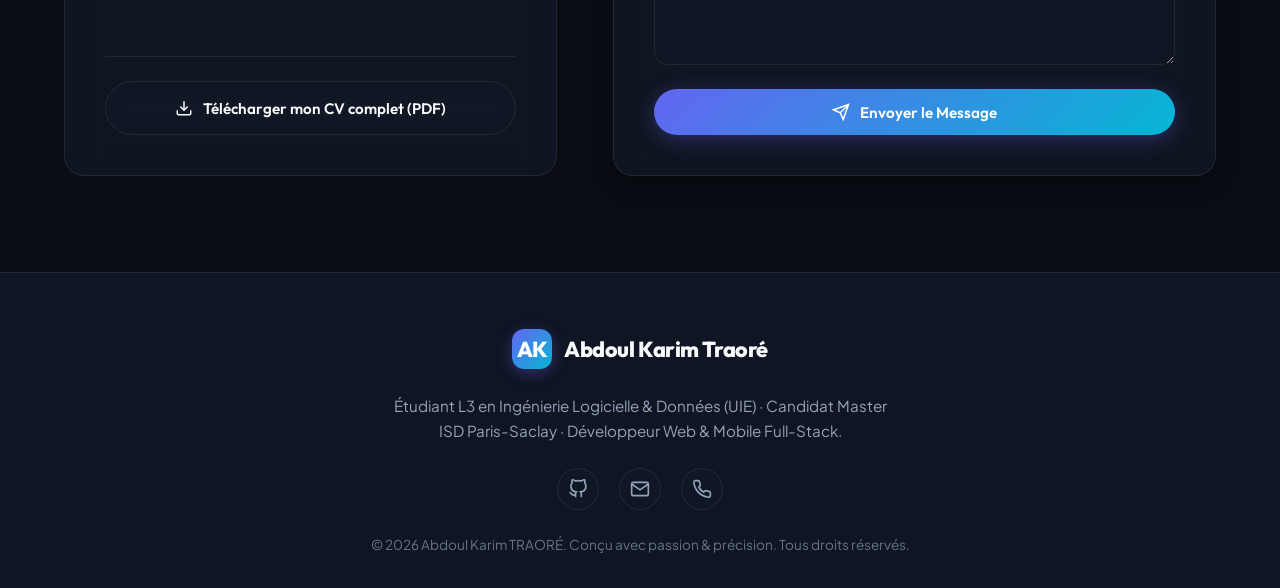
==== commit b4acec70: "refactor: separation claire des fichiers (html a la racine, css/ et js/)" ====
--- a/index.html
+++ b/index.html
@@ -17,7 +17,7 @@
   <link href="https://fonts.googleapis.com/css2?family=Outfit:wght@400;500;600;700;800&family=Plus+Jakarta+Sans:wght@300;400;500;600;700&family=JetBrains+Mono:wght@400;500;600&display=swap" rel="stylesheet">
 
   <!-- Stylesheet -->
-  <link rel="stylesheet" href="style.css">
+  <link rel="stylesheet" href="css/style.css">
 </head>
 <body>
 
@@ -36,12 +36,12 @@
 
       <!-- Navigation Links -->
       <nav class="nav-menu" id="nav-menu">
-        <a href="#accueil" class="nav-link active">Accueil</a>
+        <a href="index.html#accueil" class="nav-link active">Accueil</a>
         <a href="a-propos.html" class="nav-link">À Propos</a>
-        <a href="#competences" class="nav-link">Compétences</a>
-        <a href="#projets" class="nav-link">Projets</a>
-        <a href="#parcours" class="nav-link">Parcours</a>
-        <a href="#contact" class="nav-link">Contact</a>
+        <a href="index.html#competences" class="nav-link">Compétences</a>
+        <a href="projet.html" class="nav-link">Projets</a>
+        <a href="parcours.html" class="nav-link">Parcours</a>
+        <a href="pagecontact.html" class="nav-link">Contact</a>
       </nav>
 
       <!-- Action Buttons -->
@@ -733,6 +733,6 @@
   </footer>
 
   <!-- Script -->
-  <script src="script.js"></script>
+  <script src="js/script.js"></script>
 </body>
 </html>
--- a/css/style.css
+++ b/css/style.css
@@ -0,0 +1,1527 @@
+/* ==========================================================================
+   PORTFOLIO - ABDOUL KARIM TRAORÉ
+   Ingénierie Logicielle & Données | Candidat Master ISD Paris-Saclay
+   Styles & Design System Modern Glassmorphism
+   ========================================================================== */
+
+@import url('https://fonts.googleapis.com/css2?family=Outfit:wght@400;500;600;700;800&family=Plus+Jakarta+Sans:wght@300;400;500;600;700&family=JetBrains+Mono:wght@400;500;600&display=swap');
+
+/* --- Variables & Thème --- */
+:root {
+  /* Mode Sombre (Par défaut) */
+  --bg-primary: #0a0d14;
+  --bg-secondary: #0f1523;
+  --bg-card: rgba(18, 24, 38, 0.75);
+  --bg-card-hover: rgba(26, 35, 54, 0.9);
+  --bg-card-border: rgba(255, 255, 255, 0.08);
+  --bg-card-border-hover: rgba(99, 102, 241, 0.4);
+
+  --text-primary: #f8fafc;
+  --text-secondary: #94a3b8;
+  --text-muted: #64748b;
+
+  --accent-primary: #6366f1;       /* Indigo vibrant */
+  --accent-secondary: #06b6d4;     /* Cyan électrique */
+  --accent-tertiary: #10b981;      /* Émeraude */
+  --accent-warm: #f59e0b;          /* Ambre */
+  
+  --gradient-primary: linear-gradient(135deg, #6366f1 0%, #06b6d4 100%);
+  --gradient-accent: linear-gradient(135deg, #06b6d4 0%, #10b981 100%);
+  --gradient-glow: radial-gradient(circle at 50% 50%, rgba(99, 102, 241, 0.15) 0%, transparent 70%);
+  --gradient-card: linear-gradient(145deg, rgba(255,255,255,0.04) 0%, rgba(255,255,255,0.01) 100%);
+
+  --shadow-sm: 0 4px 6px -1px rgba(0, 0, 0, 0.3);
+  --shadow-md: 0 10px 25px -3px rgba(0, 0, 0, 0.4);
+  --shadow-lg: 0 20px 40px -5px rgba(0, 0, 0, 0.6);
+  --shadow-glow: 0 0 35px -5px rgba(99, 102, 241, 0.3);
+
+  --radius-sm: 8px;
+  --radius-md: 14px;
+  --radius-lg: 20px;
+  --radius-full: 9999px;
+
+  --font-heading: 'Outfit', sans-serif;
+  --font-body: 'Plus Jakarta Sans', sans-serif;
+  --font-mono: 'JetBrains Mono', monospace;
+
+  --nav-height: 80px;
+  --transition-fast: 0.2s cubic-bezier(0.16, 1, 0.3, 1);
+  --transition-normal: 0.3s cubic-bezier(0.16, 1, 0.3, 1);
+  --transition-slow: 0.6s cubic-bezier(0.16, 1, 0.3, 1);
+}
+
+/* Mode Clair */
+[data-theme="light"] {
+  --bg-primary: #f8fafc;
+  --bg-secondary: #eef2f6;
+  --bg-card: rgba(255, 255, 255, 0.85);
+  --bg-card-hover: rgba(255, 255, 255, 0.98);
+  --bg-card-border: rgba(0, 0, 0, 0.08);
+  --bg-card-border-hover: rgba(99, 102, 241, 0.5);
+
+  --text-primary: #0f172a;
+  --text-secondary: #475569;
+  --text-muted: #64748b;
+
+  --shadow-sm: 0 2px 4px rgba(0, 0, 0, 0.05);
+  --shadow-md: 0 8px 20px rgba(0, 0, 0, 0.08);
+  --shadow-lg: 0 15px 35px rgba(0, 0, 0, 0.12);
+  --shadow-glow: 0 0 25px rgba(99, 102, 241, 0.2);
+
+  --gradient-glow: radial-gradient(circle at 50% 50%, rgba(99, 102, 241, 0.08) 0%, transparent 70%);
+  --gradient-card: linear-gradient(145deg, rgba(255,255,255,0.9) 0%, rgba(240,244,248,0.7) 100%);
+}
+
+/* --- Base & Reset --- */
+*, *::before, *::after {
+  box-sizing: border-box;
+  margin: 0;
+  padding: 0;
+}
+
+html {
+  scroll-behavior: smooth;
+  font-size: 16px;
+}
+
+body {
+  font-family: var(--font-body);
+  background-color: var(--bg-primary);
+  color: var(--text-primary);
+  line-height: 1.65;
+  overflow-x: hidden;
+  position: relative;
+  transition: background-color var(--transition-normal), color var(--transition-normal);
+  -webkit-font-smoothing: antialiased;
+}
+
+/* Background Atmosphere Elements */
+.bg-glow-orb {
+  position: fixed;
+  border-radius: 50%;
+  filter: blur(120px);
+  pointer-events: none;
+  z-index: 0;
+  opacity: 0.45;
+  transition: opacity var(--transition-normal);
+}
+
+.bg-orb-1 {
+  width: 500px;
+  height: 500px;
+  background: radial-gradient(circle, #6366f1 0%, transparent 70%);
+  top: -100px;
+  left: -150px;
+}
+
+.bg-orb-2 {
+  width: 550px;
+  height: 550px;
+  background: radial-gradient(circle, #06b6d4 0%, transparent 70%);
+  top: 40%;
+  right: -200px;
+}
+
+.bg-orb-3 {
+  width: 450px;
+  height: 450px;
+  background: radial-gradient(circle, #10b981 0%, transparent 70%);
+  bottom: -100px;
+  left: 20%;
+}
+
+.container {
+  width: 100%;
+  max-width: 1200px;
+  margin: 0 auto;
+  padding: 0 1.5rem;
+  position: relative;
+  z-index: 1;
+}
+
+a {
+  color: inherit;
+  text-decoration: none;
+  transition: all var(--transition-fast);
+}
+
+ul {
+  list-style: none;
+}
+
+img {
+  max-width: 100%;
+  height: auto;
+  display: block;
+}
+
+/* --- Typographie --- */
+h1, h2, h3, h4, h5, h6 {
+  font-family: var(--font-heading);
+  font-weight: 700;
+  color: var(--text-primary);
+  line-height: 1.25;
+}
+
+.text-gradient {
+  background: var(--gradient-primary);
+  -webkit-background-clip: text;
+  -webkit-text-fill-color: transparent;
+  display: inline-block;
+}
+
+.text-gradient-cyan {
+  background: var(--gradient-accent);
+  -webkit-background-clip: text;
+  -webkit-text-fill-color: transparent;
+  display: inline-block;
+}
+
+.section-badge {
+  display: inline-flex;
+  align-items: center;
+  gap: 0.5rem;
+  padding: 0.4rem 1rem;
+  background: rgba(99, 102, 241, 0.1);
+  border: 1px solid rgba(99, 102, 241, 0.25);
+  border-radius: var(--radius-full);
+  color: var(--accent-primary);
+  font-size: 0.825rem;
+  font-weight: 600;
+  text-transform: uppercase;
+  letter-spacing: 0.08em;
+  margin-bottom: 1rem;
+}
+
+[data-theme="light"] .section-badge {
+  background: rgba(99, 102, 241, 0.08);
+  border-color: rgba(99, 102, 241, 0.3);
+}
+
+.section-title {
+  font-size: clamp(2rem, 3.5vw, 2.75rem);
+  margin-bottom: 1rem;
+  letter-spacing: -0.02em;
+}
+
+.section-subtitle {
+  color: var(--text-secondary);
+  font-size: 1.05rem;
+  max-width: 680px;
+  margin: 0 auto 3.5rem auto;
+}
+
+.section-header {
+  text-align: center;
+  margin-bottom: 3.5rem;
+}
+
+/* --- Boutons --- */
+.btn {
+  display: inline-flex;
+  align-items: center;
+  justify-content: center;
+  gap: 0.6rem;
+  padding: 0.85rem 1.75rem;
+  border-radius: var(--radius-full);
+  font-family: var(--font-heading);
+  font-weight: 600;
+  font-size: 0.95rem;
+  cursor: pointer;
+  transition: all var(--transition-fast);
+  border: none;
+  outline: none;
+  text-align: center;
+}
+
+.btn-primary {
+  background: var(--gradient-primary);
+  color: #ffffff;
+  box-shadow: 0 4px 20px rgba(99, 102, 241, 0.35);
+}
+
+.btn-primary:hover {
+  transform: translateY(-2px);
+  box-shadow: 0 8px 30px rgba(99, 102, 241, 0.5);
+}
+
+.btn-secondary {
+  background: var(--bg-card);
+  color: var(--text-primary);
+  border: 1px solid var(--bg-card-border);
+  backdrop-filter: blur(10px);
+}
+
+.btn-secondary:hover {
+  background: var(--bg-card-hover);
+  border-color: var(--accent-primary);
+  transform: translateY(-2px);
+  color: var(--accent-primary);
+}
+
+.btn-outline {
+  background: transparent;
+  color: var(--text-primary);
+  border: 1px solid var(--bg-card-border);
+}
+
+.btn-outline:hover {
+  border-color: var(--accent-secondary);
+  color: var(--accent-secondary);
+  background: rgba(6, 182, 212, 0.08);
+  transform: translateY(-2px);
+}
+
+.btn-sm {
+  padding: 0.5rem 1.1rem;
+  font-size: 0.85rem;
+}
+
+/* --- Navigation Header --- */
+.site-header {
+  position: sticky;
+  top: 0;
+  left: 0;
+  width: 100%;
+  height: var(--nav-height);
+  z-index: 100;
+  background: rgba(10, 13, 20, 0.8);
+  backdrop-filter: blur(16px);
+  -webkit-backdrop-filter: blur(16px);
+  border-bottom: 1px solid var(--bg-card-border);
+  transition: all var(--transition-normal);
+}
+
+[data-theme="light"] .site-header {
+  background: rgba(248, 250, 252, 0.85);
+}
+
+.site-header .container {
+  height: 100%;
+  display: flex;
+  align-items: center;
+  justify-content: space-between;
+}
+
+.logo-brand {
+  display: flex;
+  align-items: center;
+  gap: 0.75rem;
+  font-family: var(--font-heading);
+  font-weight: 800;
+  font-size: 1.35rem;
+  letter-spacing: -0.02em;
+}
+
+.logo-badge {
+  width: 40px;
+  height: 40px;
+  background: var(--gradient-primary);
+  border-radius: 12px;
+  display: flex;
+  align-items: center;
+  justify-content: center;
+  color: #fff;
+  font-weight: 800;
+  box-shadow: 0 4px 15px rgba(99, 102, 241, 0.35);
+}
+
+.nav-menu {
+  display: flex;
+  align-items: center;
+  gap: 2rem;
+}
+
+.nav-link {
+  font-size: 0.925rem;
+  font-weight: 500;
+  color: var(--text-secondary);
+  position: relative;
+  padding: 0.25rem 0;
+}
+
+.nav-link::after {
+  content: '';
+  position: absolute;
+  bottom: 0;
+  left: 0;
+  width: 0%;
+  height: 2px;
+  background: var(--accent-primary);
+  transition: width var(--transition-fast);
+  border-radius: 2px;
+}
+
+.nav-link:hover,
+.nav-link.active {
+  color: var(--text-primary);
+}
+
+.nav-link:hover::after,
+.nav-link.active::after {
+  width: 100%;
+}
+
+.nav-actions {
+  display: flex;
+  align-items: center;
+  gap: 1rem;
+}
+
+.theme-toggle-btn {
+  background: var(--bg-card);
+  border: 1px solid var(--bg-card-border);
+  color: var(--text-primary);
+  width: 42px;
+  height: 42px;
+  border-radius: 50%;
+  display: flex;
+  align-items: center;
+  justify-content: center;
+  cursor: pointer;
+  transition: all var(--transition-fast);
+}
+
+.theme-toggle-btn:hover {
+  transform: rotate(20deg) scale(1.08);
+  border-color: var(--accent-primary);
+}
+
+.mobile-nav-toggle {
+  display: none;
+  background: none;
+  border: none;
+  color: var(--text-primary);
+  font-size: 1.5rem;
+  cursor: pointer;
+}
+
+/* --- Hero Section --- */
+.hero-section {
+  padding: 5rem 0 6rem 0;
+  min-height: calc(100vh - var(--nav-height));
+  display: flex;
+  align-items: center;
+  position: relative;
+}
+
+.hero-grid {
+  display: grid;
+  grid-template-columns: 1.2fr 0.8fr;
+  align-items: center;
+  gap: 4rem;
+}
+
+.hero-status-pill {
+  display: inline-flex;
+  align-items: center;
+  gap: 0.6rem;
+  padding: 0.45rem 1.1rem;
+  background: rgba(16, 185, 129, 0.12);
+  border: 1px solid rgba(16, 185, 129, 0.35);
+  border-radius: var(--radius-full);
+  color: var(--accent-tertiary);
+  font-size: 0.85rem;
+  font-weight: 600;
+  margin-bottom: 1.5rem;
+}
+
+.status-dot {
+  width: 8px;
+  height: 8px;
+  border-radius: 50%;
+  background-color: var(--accent-tertiary);
+  box-shadow: 0 0 10px var(--accent-tertiary);
+  animation: pulseDot 2s infinite ease-in-out;
+}
+
+@keyframes pulseDot {
+  0%, 100% { opacity: 1; transform: scale(1); }
+  50% { opacity: 0.4; transform: scale(1.3); }
+}
+
+.hero-title {
+  font-size: clamp(2.5rem, 5vw, 3.8rem);
+  font-weight: 800;
+  line-height: 1.15;
+  margin-bottom: 1.25rem;
+  letter-spacing: -0.03em;
+}
+
+.hero-subtitle {
+  font-family: var(--font-heading);
+  font-size: clamp(1.15rem, 2vw, 1.35rem);
+  color: var(--accent-secondary);
+  font-weight: 600;
+  margin-bottom: 1.5rem;
+}
+
+.hero-description {
+  font-size: 1.05rem;
+  color: var(--text-secondary);
+  margin-bottom: 2.5rem;
+  line-height: 1.7;
+  max-width: 620px;
+}
+
+.hero-cta-group {
+  display: flex;
+  flex-wrap: wrap;
+  gap: 1rem;
+  margin-bottom: 3rem;
+}
+
+.hero-meta-stats {
+  display: grid;
+  grid-template-columns: repeat(3, 1fr);
+  gap: 1.5rem;
+  padding-top: 2rem;
+  border-top: 1px solid var(--bg-card-border);
+}
+
+.stat-item h3 {
+  font-size: 1.75rem;
+  font-weight: 800;
+  color: var(--text-primary);
+  margin-bottom: 0.2rem;
+}
+
+.stat-item p {
+  font-size: 0.825rem;
+  color: var(--text-muted);
+  font-weight: 500;
+  line-height: 1.3;
+}
+
+/* Hero Visual / Avatar Card */
+.hero-visual-card {
+  position: relative;
+  display: flex;
+  justify-content: center;
+}
+
+.profile-card-wrapper {
+  position: relative;
+  width: 100%;
+  max-width: 380px;
+  background: var(--bg-card);
+  border: 1px solid var(--bg-card-border);
+  border-radius: var(--radius-lg);
+  padding: 1.5rem;
+  backdrop-filter: blur(20px);
+  box-shadow: var(--shadow-lg), var(--shadow-glow);
+  transition: transform var(--transition-normal);
+}
+
+.profile-card-wrapper:hover {
+  transform: translateY(-6px);
+  border-color: var(--accent-primary);
+}
+
+.profile-img-container {
+  width: 100%;
+  aspect-ratio: 1 / 1.15;
+  border-radius: calc(var(--radius-lg) - 6px);
+  overflow: hidden;
+  position: relative;
+  margin-bottom: 1.25rem;
+  background: #111827;
+}
+
+.profile-img {
+  width: 100%;
+  height: 100%;
+  object-fit: cover;
+  object-position: center top;
+  transition: transform var(--transition-slow);
+}
+
+.profile-card-wrapper:hover .profile-img {
+  transform: scale(1.05);
+}
+
+.profile-img-overlay {
+  position: absolute;
+  inset: 0;
+  background: linear-gradient(180deg, transparent 60%, rgba(10, 13, 20, 0.85) 100%);
+  pointer-events: none;
+}
+
+.profile-badge-overlay {
+  position: absolute;
+  bottom: 1rem;
+  left: 1rem;
+  right: 1rem;
+  display: flex;
+  justify-content: space-between;
+  align-items: center;
+}
+
+.floating-tag {
+  background: rgba(15, 23, 42, 0.85);
+  backdrop-filter: blur(8px);
+  border: 1px solid rgba(255, 255, 255, 0.15);
+  padding: 0.35rem 0.75rem;
+  border-radius: var(--radius-full);
+  font-size: 0.75rem;
+  font-weight: 600;
+  color: #fff;
+}
+
+.profile-details {
+  text-align: center;
+}
+
+.profile-name {
+  font-size: 1.25rem;
+  margin-bottom: 0.25rem;
+}
+
+.profile-role {
+  font-size: 0.85rem;
+  color: var(--accent-secondary);
+  font-weight: 500;
+  margin-bottom: 1rem;
+}
+
+.tech-pills-row {
+  display: flex;
+  flex-wrap: wrap;
+  gap: 0.4rem;
+  justify-content: center;
+}
+
+.mini-pill {
+  font-family: var(--font-mono);
+  font-size: 0.725rem;
+  padding: 0.25rem 0.6rem;
+  background: rgba(255, 255, 255, 0.05);
+  border: 1px solid var(--bg-card-border);
+  border-radius: var(--radius-sm);
+  color: var(--text-secondary);
+}
+
+[data-theme="light"] .mini-pill {
+  background: rgba(0, 0, 0, 0.04);
+}
+
+/* Floating Tech Badges */
+.floating-badge {
+  position: absolute;
+  padding: 0.6rem 1rem;
+  background: var(--bg-card);
+  border: 1px solid var(--bg-card-border);
+  border-radius: var(--radius-md);
+  backdrop-filter: blur(15px);
+  box-shadow: var(--shadow-md);
+  display: flex;
+  align-items: center;
+  gap: 0.6rem;
+  font-size: 0.85rem;
+  font-weight: 600;
+  z-index: 2;
+  animation: floatAnim 6s ease-in-out infinite;
+}
+
+.badge-top-right {
+  top: -15px;
+  right: -20px;
+  animation-delay: 0s;
+}
+
+.badge-bottom-left {
+  bottom: 25px;
+  left: -25px;
+  animation-delay: 3s;
+}
+
+@keyframes floatAnim {
+  0%, 100% { transform: translateY(0); }
+  50% { transform: translateY(-10px); }
+}
+
+/* --- Section À Propos (About) --- */
+.section {
+  padding: 6rem 0;
+  position: relative;
+}
+
+.about-grid {
+  display: grid;
+  grid-template-columns: 1.1fr 0.9fr;
+  gap: 3.5rem;
+  align-items: center;
+}
+
+.about-card-main {
+  background: var(--bg-card);
+  border: 1px solid var(--bg-card-border);
+  border-radius: var(--radius-lg);
+  padding: 2.5rem;
+  backdrop-filter: blur(16px);
+  box-shadow: var(--shadow-md);
+}
+
+.about-bio-lead {
+  font-size: 1.15rem;
+  color: var(--text-primary);
+  font-weight: 500;
+  line-height: 1.7;
+  margin-bottom: 1.5rem;
+}
+
+.about-bio-p {
+  color: var(--text-secondary);
+  margin-bottom: 2rem;
+  line-height: 1.7;
+}
+
+.about-highlights {
+  display: grid;
+  grid-template-columns: 1fr 1fr;
+  gap: 1.25rem;
+  margin-bottom: 2.5rem;
+}
+
+.highlight-item {
+  display: flex;
+  align-items: flex-start;
+  gap: 0.85rem;
+}
+
+.highlight-icon {
+  width: 38px;
+  height: 38px;
+  border-radius: 10px;
+  background: rgba(99, 102, 241, 0.12);
+  color: var(--accent-primary);
+  display: flex;
+  align-items: center;
+  justify-content: center;
+  flex-shrink: 0;
+  font-size: 1.1rem;
+}
+
+.highlight-text h2,
+.highlight-text h4 {
+  font-size: 0.95rem;
+  margin-bottom: 0.2rem;
+}
+
+.highlight-text p {
+  font-size: 0.825rem;
+  color: var(--text-muted);
+}
+
+.contact-quick-list {
+  display: flex;
+  flex-direction: column;
+  gap: 1rem;
+}
+
+.contact-quick-item {
+  display: flex;
+  align-items: center;
+  gap: 1rem;
+  padding: 0.9rem 1.2rem;
+  background: var(--bg-secondary);
+  border-radius: var(--radius-md);
+  border: 1px solid var(--bg-card-border);
+  color: var(--text-secondary);
+  font-size: 0.925rem;
+  transition: all var(--transition-fast);
+}
+
+.contact-quick-item:hover {
+  border-color: var(--accent-primary);
+  color: var(--text-primary);
+  transform: translateX(4px);
+}
+
+.contact-quick-icon {
+  color: var(--accent-secondary);
+  font-size: 1.1rem;
+}
+
+/* Paris-Saclay Callout Box */
+.banner-callout {
+  background: linear-gradient(135deg, rgba(99, 102, 241, 0.15) 0%, rgba(6, 182, 212, 0.15) 100%);
+  border: 1px solid rgba(99, 102, 241, 0.35);
+  border-radius: var(--radius-lg);
+  padding: 2.25rem;
+  position: relative;
+  overflow: hidden;
+  backdrop-filter: blur(15px);
+}
+
+.banner-callout::before {
+  content: '';
+  position: absolute;
+  top: 0;
+  right: 0;
+  width: 200px;
+  height: 200px;
+  background: radial-gradient(circle, rgba(99, 102, 241, 0.2) 0%, transparent 70%);
+  border-radius: 50%;
+  pointer-events: none;
+}
+
+.callout-badge {
+  display: inline-block;
+  background: var(--accent-primary);
+  color: #fff;
+  font-size: 0.75rem;
+  font-weight: 700;
+  text-transform: uppercase;
+  letter-spacing: 0.05em;
+  padding: 0.35rem 0.8rem;
+  border-radius: var(--radius-full);
+  margin-bottom: 1rem;
+}
+
+.banner-callout h2,
+.banner-callout h3 {
+  font-size: 1.45rem;
+  margin-bottom: 0.85rem;
+  line-height: 1.3;
+}
+
+.banner-callout p {
+  color: var(--text-secondary);
+  font-size: 0.95rem;
+  line-height: 1.6;
+  margin-bottom: 1.5rem;
+}
+
+/* --- Section Compétences (Skills) --- */
+.skills-grid {
+  display: grid;
+  grid-template-columns: repeat(auto-fit, minmax(280px, 1fr));
+  gap: 1.75rem;
+}
+
+.skill-domain-card {
+  background: var(--bg-card);
+  border: 1px solid var(--bg-card-border);
+  border-radius: var(--radius-lg);
+  padding: 2rem;
+  backdrop-filter: blur(16px);
+  transition: all var(--transition-normal);
+  display: flex;
+  flex-direction: column;
+}
+
+.skill-domain-card:hover {
+  transform: translateY(-5px);
+  border-color: var(--bg-card-border-hover);
+  box-shadow: var(--shadow-md);
+}
+
+.domain-header {
+  display: flex;
+  align-items: center;
+  gap: 1rem;
+  margin-bottom: 1.5rem;
+  padding-bottom: 1rem;
+  border-bottom: 1px solid var(--bg-card-border);
+}
+
+.domain-icon {
+  width: 44px;
+  height: 44px;
+  border-radius: 12px;
+  display: flex;
+  align-items: center;
+  justify-content: center;
+  font-size: 1.25rem;
+}
+
+.icon-purple {
+  background: rgba(99, 102, 241, 0.15);
+  color: #818cf8;
+}
+
+.icon-cyan {
+  background: rgba(6, 182, 212, 0.15);
+  color: #22d3ee;
+}
+
+.icon-green {
+  background: rgba(16, 185, 129, 0.15);
+  color: #34d399;
+}
+
+.icon-amber {
+  background: rgba(245, 158, 11, 0.15);
+  color: #fbbf24;
+}
+
+.domain-header h3 {
+  font-size: 1.15rem;
+  font-weight: 700;
+}
+
+.skill-tags-cloud {
+  display: flex;
+  flex-wrap: wrap;
+  gap: 0.6rem;
+  margin-bottom: 1.5rem;
+}
+
+.skill-tag {
+  display: inline-flex;
+  align-items: center;
+  gap: 0.45rem;
+  padding: 0.45rem 0.85rem;
+  background: var(--bg-secondary);
+  border: 1px solid var(--bg-card-border);
+  border-radius: var(--radius-sm);
+  font-size: 0.85rem;
+  font-weight: 500;
+  color: var(--text-primary);
+  transition: all var(--transition-fast);
+}
+
+.skill-tag:hover {
+  border-color: var(--accent-primary);
+  background: rgba(99, 102, 241, 0.1);
+  transform: translateY(-2px);
+}
+
+.skill-level-bars {
+  margin-top: auto;
+  display: flex;
+  flex-direction: column;
+  gap: 0.9rem;
+}
+
+.skill-bar-item {
+  display: flex;
+  flex-direction: column;
+  gap: 0.35rem;
+}
+
+.skill-bar-label {
+  display: flex;
+  justify-content: space-between;
+  font-size: 0.8rem;
+  font-weight: 600;
+}
+
+.skill-bar-label span:last-child {
+  color: var(--accent-secondary);
+  font-family: var(--font-mono);
+}
+
+.skill-track {
+  width: 100%;
+  height: 6px;
+  background: rgba(255, 255, 255, 0.08);
+  border-radius: var(--radius-full);
+  overflow: hidden;
+}
+
+[data-theme="light"] .skill-track {
+  background: rgba(0, 0, 0, 0.06);
+}
+
+.skill-fill {
+  height: 100%;
+  border-radius: var(--radius-full);
+  background: var(--gradient-primary);
+  transition: width 1.2s cubic-bezier(0.16, 1, 0.3, 1);
+}
+
+/* --- Section Projets (Projects Showcase) --- */
+.projects-filter-bar {
+  display: flex;
+  justify-content: center;
+  flex-wrap: wrap;
+  gap: 0.6rem;
+  margin-bottom: 3rem;
+}
+
+.filter-btn {
+  padding: 0.55rem 1.25rem;
+  border-radius: var(--radius-full);
+  background: var(--bg-card);
+  border: 1px solid var(--bg-card-border);
+  color: var(--text-secondary);
+  font-family: var(--font-heading);
+  font-weight: 600;
+  font-size: 0.875rem;
+  cursor: pointer;
+  transition: all var(--transition-fast);
+}
+
+.filter-btn:hover {
+  color: var(--text-primary);
+  border-color: var(--accent-primary);
+}
+
+.filter-btn.active {
+  background: var(--gradient-primary);
+  color: #fff;
+  border-color: transparent;
+  box-shadow: 0 4px 15px rgba(99, 102, 241, 0.3);
+}
+
+.projects-grid {
+  display: grid;
+  grid-template-columns: repeat(auto-fill, minmax(350px, 1fr));
+  gap: 2rem;
+}
+
+.project-card {
+  background: var(--bg-card);
+  border: 1px solid var(--bg-card-border);
+  border-radius: var(--radius-lg);
+  overflow: hidden;
+  backdrop-filter: blur(16px);
+  display: flex;
+  flex-direction: column;
+  transition: all var(--transition-normal);
+  position: relative;
+}
+
+.project-card:hover {
+  transform: translateY(-8px);
+  border-color: var(--bg-card-border-hover);
+  box-shadow: var(--shadow-lg), var(--shadow-glow);
+}
+
+.project-header-graphic {
+  height: 160px;
+  position: relative;
+  display: flex;
+  align-items: center;
+  justify-content: center;
+  overflow: hidden;
+  background: linear-gradient(135deg, rgba(99, 102, 241, 0.2) 0%, rgba(6, 182, 212, 0.2) 100%);
+  border-bottom: 1px solid var(--bg-card-border);
+}
+
+.project-badge-tag {
+  position: absolute;
+  top: 1rem;
+  right: 1rem;
+  font-size: 0.75rem;
+  font-weight: 700;
+  padding: 0.3rem 0.75rem;
+  border-radius: var(--radius-full);
+  background: rgba(10, 13, 20, 0.75);
+  backdrop-filter: blur(8px);
+  color: #fff;
+  border: 1px solid rgba(255, 255, 255, 0.15);
+}
+
+.project-icon-art {
+  font-size: 3.5rem;
+  opacity: 0.85;
+  filter: drop-shadow(0 10px 15px rgba(0, 0, 0, 0.3));
+  transition: transform var(--transition-fast);
+}
+
+.project-card:hover .project-icon-art {
+  transform: scale(1.15) rotate(5deg);
+}
+
+.project-content {
+  padding: 1.75rem;
+  display: flex;
+  flex-direction: column;
+  flex-grow: 1;
+}
+
+.project-title {
+  font-size: 1.35rem;
+  margin-bottom: 0.75rem;
+  color: var(--text-primary);
+}
+
+.project-desc {
+  font-size: 0.925rem;
+  color: var(--text-secondary);
+  line-height: 1.6;
+  margin-bottom: 1.25rem;
+}
+
+.project-metric-box {
+  display: flex;
+  align-items: center;
+  gap: 0.6rem;
+  padding: 0.6rem 0.9rem;
+  background: rgba(99, 102, 241, 0.08);
+  border: 1px solid rgba(99, 102, 241, 0.2);
+  border-radius: var(--radius-sm);
+  color: var(--accent-secondary);
+  font-size: 0.825rem;
+  font-weight: 600;
+  margin-bottom: 1.25rem;
+}
+
+.project-tech-tags {
+  display: flex;
+  flex-wrap: wrap;
+  gap: 0.4rem;
+  margin-top: auto;
+  padding-top: 1rem;
+  border-top: 1px solid var(--bg-card-border);
+}
+
+.tech-tag-sm {
+  font-family: var(--font-mono);
+  font-size: 0.75rem;
+  padding: 0.25rem 0.6rem;
+  background: var(--bg-secondary);
+  border-radius: var(--radius-sm);
+  color: var(--text-secondary);
+}
+
+/* --- Section Expérience & Formation (Timeline) --- */
+.timeline-wrapper {
+  display: grid;
+  grid-template-columns: 1fr 1fr;
+  gap: 3.5rem;
+}
+
+.timeline-column-title {
+  display: flex;
+  align-items: center;
+  gap: 0.75rem;
+  font-size: 1.5rem;
+  margin-bottom: 2rem;
+  padding-bottom: 0.75rem;
+  border-bottom: 2px solid var(--bg-card-border);
+}
+
+.timeline-items-list {
+  display: flex;
+  flex-direction: column;
+  gap: 2rem;
+  position: relative;
+  padding-left: 2rem;
+}
+
+.timeline-items-list::before {
+  content: '';
+  position: absolute;
+  top: 0.5rem;
+  bottom: 0.5rem;
+  left: 6px;
+  width: 2px;
+  background: linear-gradient(180deg, var(--accent-primary) 0%, var(--accent-secondary) 100%);
+}
+
+.timeline-card {
+  position: relative;
+  background: var(--bg-card);
+  border: 1px solid var(--bg-card-border);
+  border-radius: var(--radius-md);
+  padding: 1.5rem;
+  backdrop-filter: blur(12px);
+  transition: all var(--transition-fast);
+}
+
+.timeline-card:hover {
+  transform: translateX(6px);
+  border-color: var(--accent-primary);
+}
+
+.timeline-card::before {
+  content: '';
+  position: absolute;
+  left: -2rem;
+  top: 1.5rem;
+  transform: translateX(-50%);
+  width: 14px;
+  height: 14px;
+  border-radius: 50%;
+  background: var(--bg-primary);
+  border: 3px solid var(--accent-primary);
+  box-shadow: 0 0 10px var(--accent-primary);
+}
+
+.timeline-date-badge {
+  display: inline-block;
+  font-family: var(--font-mono);
+  font-size: 0.775rem;
+  font-weight: 600;
+  color: var(--accent-secondary);
+  background: rgba(6, 182, 212, 0.1);
+  padding: 0.2rem 0.65rem;
+  border-radius: var(--radius-full);
+  margin-bottom: 0.6rem;
+}
+
+.timeline-role {
+  font-size: 1.15rem;
+  margin-bottom: 0.35rem;
+}
+
+.timeline-institution {
+  font-size: 0.875rem;
+  color: var(--accent-primary);
+  font-weight: 600;
+  margin-bottom: 0.75rem;
+}
+
+.timeline-bullets {
+  display: flex;
+  flex-direction: column;
+  gap: 0.5rem;
+}
+
+.timeline-bullets li {
+  position: relative;
+  padding-left: 1.25rem;
+  font-size: 0.875rem;
+  color: var(--text-secondary);
+  line-height: 1.5;
+}
+
+.timeline-bullets li::before {
+  content: '▹';
+  position: absolute;
+  left: 0;
+  color: var(--accent-secondary);
+}
+
+/* --- Section Contact --- */
+.contact-grid {
+  display: grid;
+  grid-template-columns: 0.9fr 1.1fr;
+  gap: 3.5rem;
+}
+
+.contact-info-card {
+  background: var(--bg-card);
+  border: 1px solid var(--bg-card-border);
+  border-radius: var(--radius-lg);
+  padding: 2.5rem;
+  backdrop-filter: blur(16px);
+  display: flex;
+  flex-direction: column;
+  justify-content: space-between;
+}
+
+.contact-info-card h3 {
+  font-size: 1.65rem;
+  margin-bottom: 1rem;
+}
+
+.contact-info-card p {
+  color: var(--text-secondary);
+  margin-bottom: 2rem;
+  line-height: 1.6;
+}
+
+.contact-details-list {
+  display: flex;
+  flex-direction: column;
+  gap: 1.25rem;
+  margin-bottom: 2.5rem;
+}
+
+.contact-entry {
+  display: flex;
+  align-items: center;
+  gap: 1.1rem;
+}
+
+.contact-icon-bubble {
+  width: 48px;
+  height: 48px;
+  border-radius: 14px;
+  background: rgba(99, 102, 241, 0.12);
+  border: 1px solid rgba(99, 102, 241, 0.25);
+  color: var(--accent-primary);
+  display: flex;
+  align-items: center;
+  justify-content: center;
+  font-size: 1.2rem;
+  flex-shrink: 0;
+}
+
+.contact-entry-meta h4 {
+  font-size: 0.8rem;
+  color: var(--text-muted);
+  text-transform: uppercase;
+  letter-spacing: 0.05em;
+  margin-bottom: 0.2rem;
+}
+
+.contact-entry-meta a, 
+.contact-entry-meta span {
+  font-size: 1rem;
+  font-weight: 600;
+  color: var(--text-primary);
+}
+
+.contact-entry-meta a:hover {
+  color: var(--accent-secondary);
+}
+
+.contact-form-card {
+  background: var(--bg-card);
+  border: 1px solid var(--bg-card-border);
+  border-radius: var(--radius-lg);
+  padding: 2.5rem;
+  backdrop-filter: blur(16px);
+  box-shadow: var(--shadow-md);
+}
+
+.form-group {
+  margin-bottom: 1.5rem;
+  display: flex;
+  flex-direction: column;
+  gap: 0.5rem;
+}
+
+.form-label {
+  font-size: 0.875rem;
+  font-weight: 600;
+  color: var(--text-primary);
+}
+
+.form-input, .form-textarea {
+  width: 100%;
+  padding: 0.9rem 1.2rem;
+  background: var(--bg-secondary);
+  border: 1px solid var(--bg-card-border);
+  border-radius: var(--radius-md);
+  color: var(--text-primary);
+  font-family: var(--font-body);
+  font-size: 0.95rem;
+  transition: all var(--transition-fast);
+  outline: none;
+}
+
+.form-textarea {
+  resize: vertical;
+  min-height: 130px;
+}
+
+.form-input:focus, .form-textarea:focus {
+  border-color: var(--accent-primary);
+  box-shadow: 0 0 0 3px rgba(99, 102, 241, 0.2);
+}
+
+/* --- Modale CV Preview --- */
+.modal-backdrop {
+  position: fixed;
+  inset: 0;
+  background: rgba(0, 0, 0, 0.8);
+  backdrop-filter: blur(8px);
+  z-index: 1000;
+  display: flex;
+  align-items: center;
+  justify-content: center;
+  padding: 1.5rem;
+  opacity: 0;
+  pointer-events: none;
+  transition: opacity var(--transition-normal);
+}
+
+.modal-backdrop.open {
+  opacity: 1;
+  pointer-events: auto;
+}
+
+.modal-dialog {
+  background: var(--bg-primary);
+  border: 1px solid var(--bg-card-border);
+  border-radius: var(--radius-lg);
+  width: 100%;
+  max-width: 900px;
+  max-height: 90vh;
+  display: flex;
+  flex-direction: column;
+  box-shadow: var(--shadow-lg);
+  overflow: hidden;
+  transform: scale(0.95);
+  transition: transform var(--transition-normal);
+}
+
+.modal-backdrop.open .modal-dialog {
+  transform: scale(1);
+}
+
+.modal-header {
+  padding: 1.25rem 1.75rem;
+  border-bottom: 1px solid var(--bg-card-border);
+  display: flex;
+  align-items: center;
+  justify-content: space-between;
+}
+
+.modal-body {
+  padding: 1.5rem;
+  overflow-y: auto;
+  flex-grow: 1;
+  min-height: 480px;
+}
+
+.modal-close-btn {
+  background: none;
+  border: none;
+  color: var(--text-secondary);
+  font-size: 1.5rem;
+  cursor: pointer;
+  transition: color var(--transition-fast);
+}
+
+.modal-close-btn:hover {
+  color: var(--text-primary);
+}
+
+/* Toast Notification */
+.toast-notice {
+  position: fixed;
+  bottom: 2rem;
+  right: 2rem;
+  padding: 1rem 1.5rem;
+  background: var(--bg-card-hover);
+  border: 1px solid var(--accent-tertiary);
+  border-radius: var(--radius-md);
+  color: #fff;
+  font-size: 0.9rem;
+  font-weight: 500;
+  box-shadow: var(--shadow-lg);
+  z-index: 1100;
+  display: flex;
+  align-items: center;
+  gap: 0.75rem;
+  transform: translateY(100px);
+  opacity: 0;
+  transition: all var(--transition-normal);
+}
+
+.toast-notice.show {
+  transform: translateY(0);
+  opacity: 1;
+}
+
+/* --- Footer --- */
+.site-footer {
+  padding: 3.5rem 0 2rem 0;
+  border-top: 1px solid var(--bg-card-border);
+  background: var(--bg-secondary);
+  text-align: center;
+}
+
+.footer-content {
+  display: flex;
+  flex-direction: column;
+  align-items: center;
+  gap: 1.5rem;
+}
+
+.footer-social-links {
+  display: flex;
+  gap: 1.25rem;
+}
+
+.footer-social-icon {
+  width: 42px;
+  height: 42px;
+  border-radius: 50%;
+  background: var(--bg-card);
+  border: 1px solid var(--bg-card-border);
+  display: flex;
+  align-items: center;
+  justify-content: center;
+  color: var(--text-secondary);
+  font-size: 1.1rem;
+  transition: all var(--transition-fast);
+}
+
+.footer-social-icon:hover {
+  color: var(--accent-primary);
+  border-color: var(--accent-primary);
+  transform: translateY(-3px);
+}
+
+.footer-copyright {
+  font-size: 0.85rem;
+  color: var(--text-muted);
+}
+
+/* --- Responsive Media Queries --- */
+@media (max-width: 992px) {
+  .hero-grid {
+    grid-template-columns: 1fr;
+    text-align: center;
+    gap: 3rem;
+  }
+
+  .hero-description {
+    margin: 0 auto 2.5rem auto;
+  }
+
+  .hero-cta-group {
+    justify-content: center;
+  }
+
+  .hero-meta-stats {
+    justify-content: center;
+  }
+
+  .about-grid {
+    grid-template-columns: 1fr;
+  }
+
+  .timeline-wrapper {
+    grid-template-columns: 1fr;
+    gap: 2.5rem;
+  }
+
+  .contact-grid {
+    grid-template-columns: 1fr;
+  }
+}
+
+@media (max-width: 768px) {
+  :root {
+    --nav-height: 70px;
+  }
+
+  .nav-menu {
+    position: fixed;
+    top: var(--nav-height);
+    left: 0;
+    width: 100%;
+    background: var(--bg-primary);
+    border-bottom: 1px solid var(--bg-card-border);
+    flex-direction: column;
+    padding: 2rem 1.5rem;
+    gap: 1.5rem;
+    transform: translateY(-120%);
+    opacity: 0;
+    pointer-events: none;
+    transition: all var(--transition-normal);
+  }
+
+  .nav-menu.open {
+    transform: translateY(0);
+    opacity: 1;
+    pointer-events: auto;
+  }
+
+  .mobile-nav-toggle {
+    display: block;
+  }
+
+  .hero-meta-stats {
+    grid-template-columns: 1fr;
+    gap: 1rem;
+  }
+
+  .about-highlights {
+    grid-template-columns: 1fr;
+  }
+
+  .projects-grid {
+    grid-template-columns: 1fr;
+  }
+}
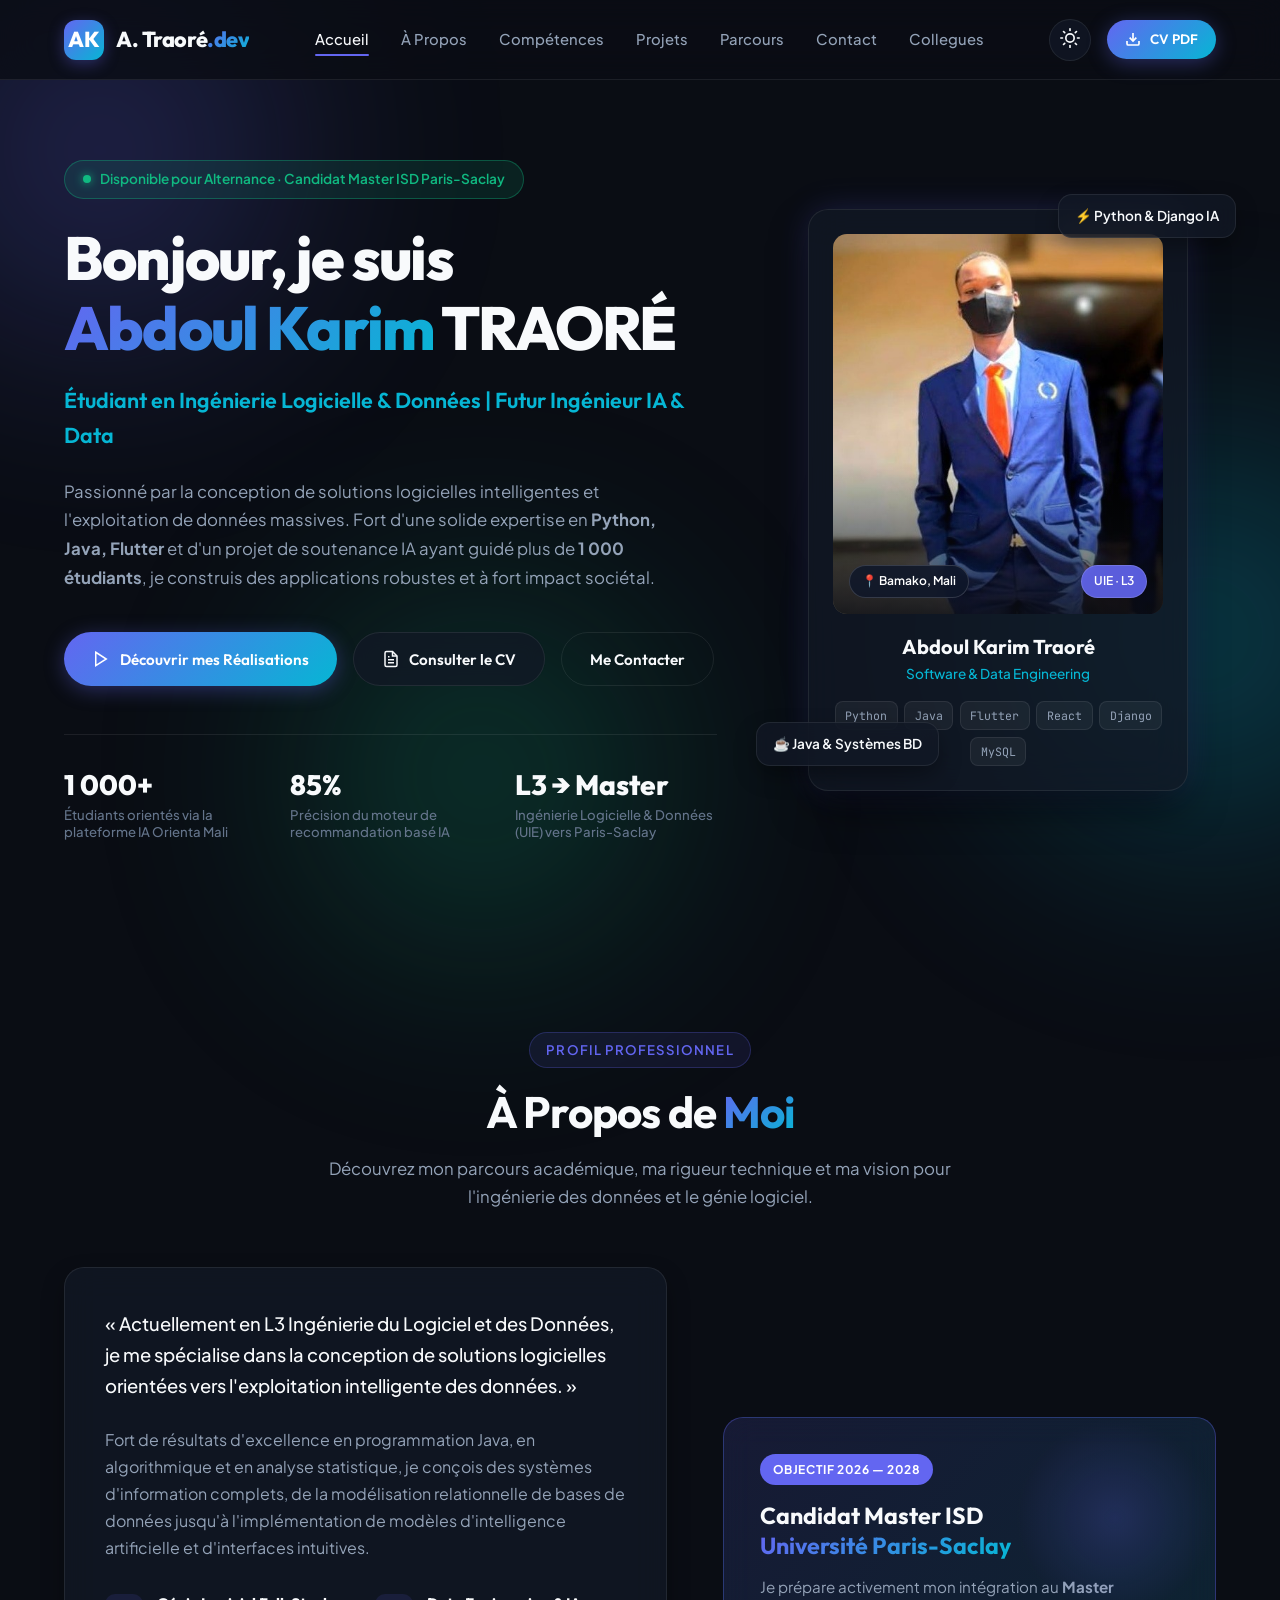
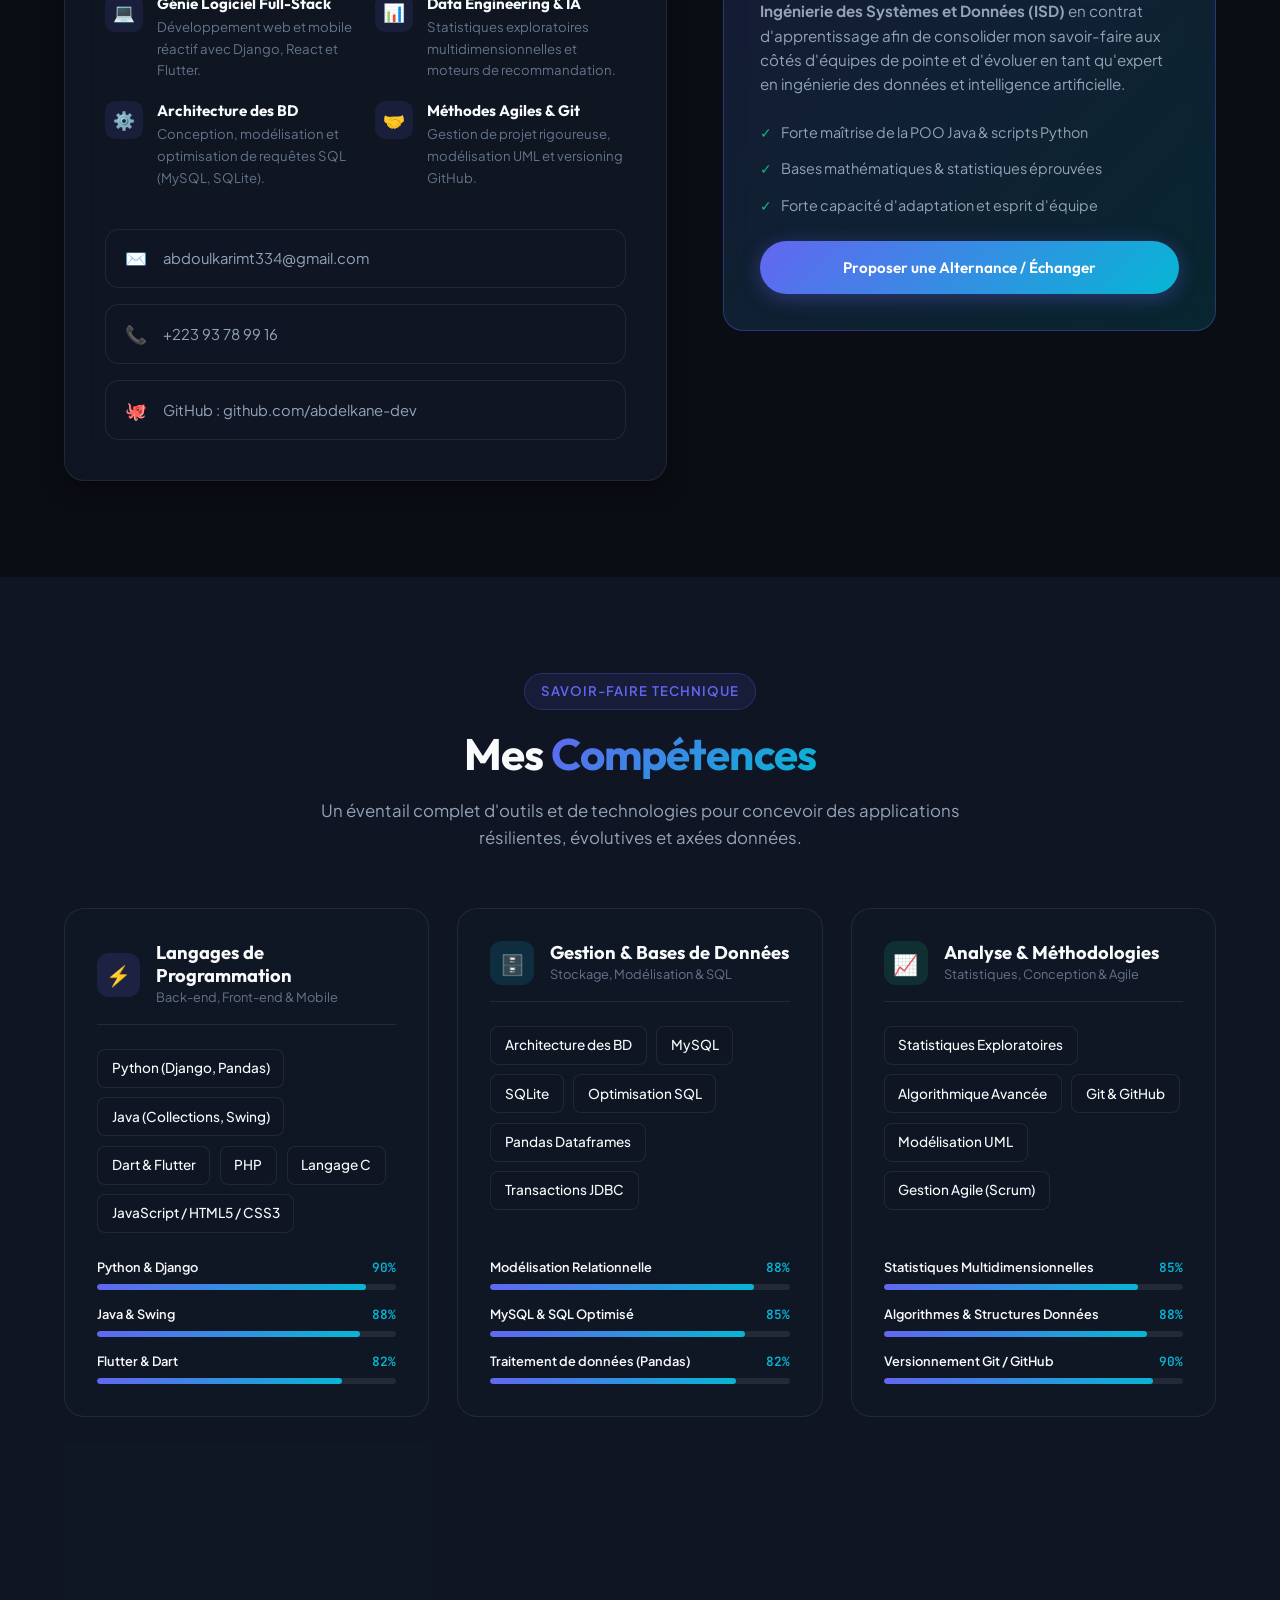
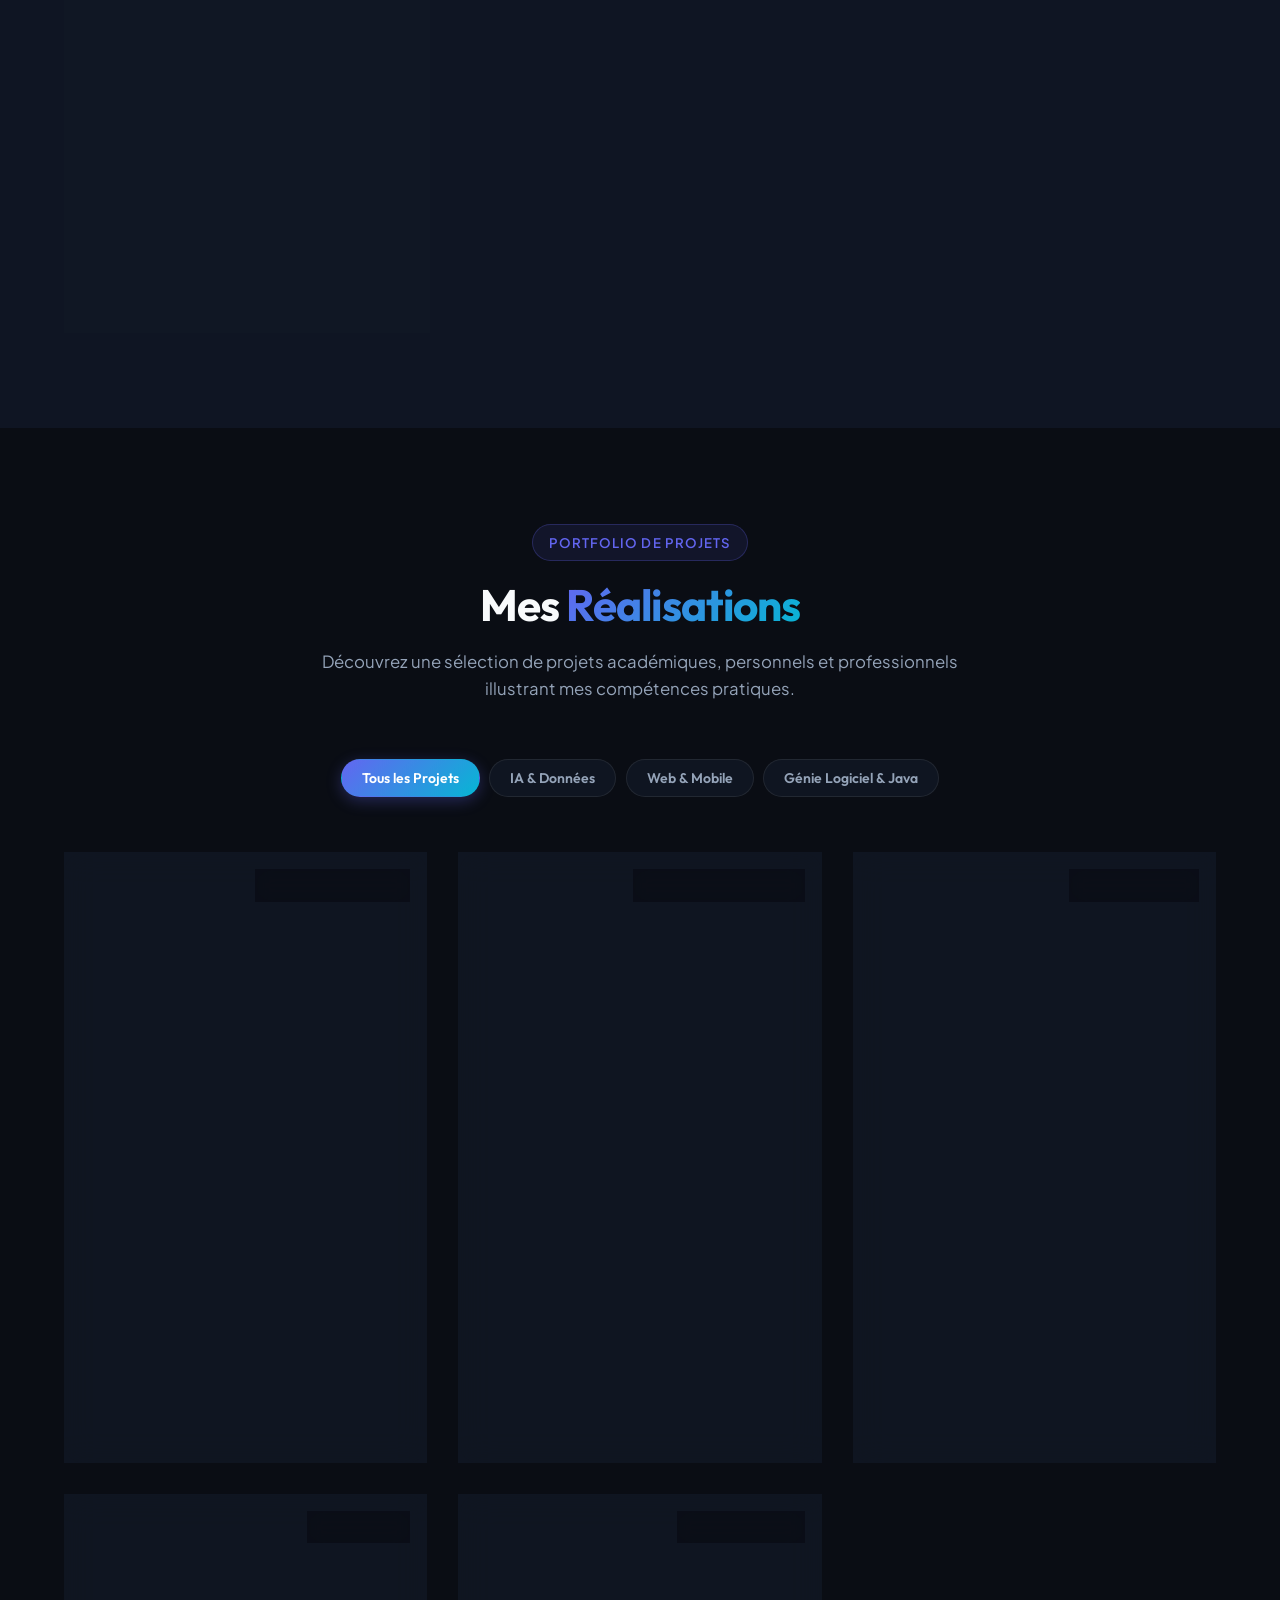
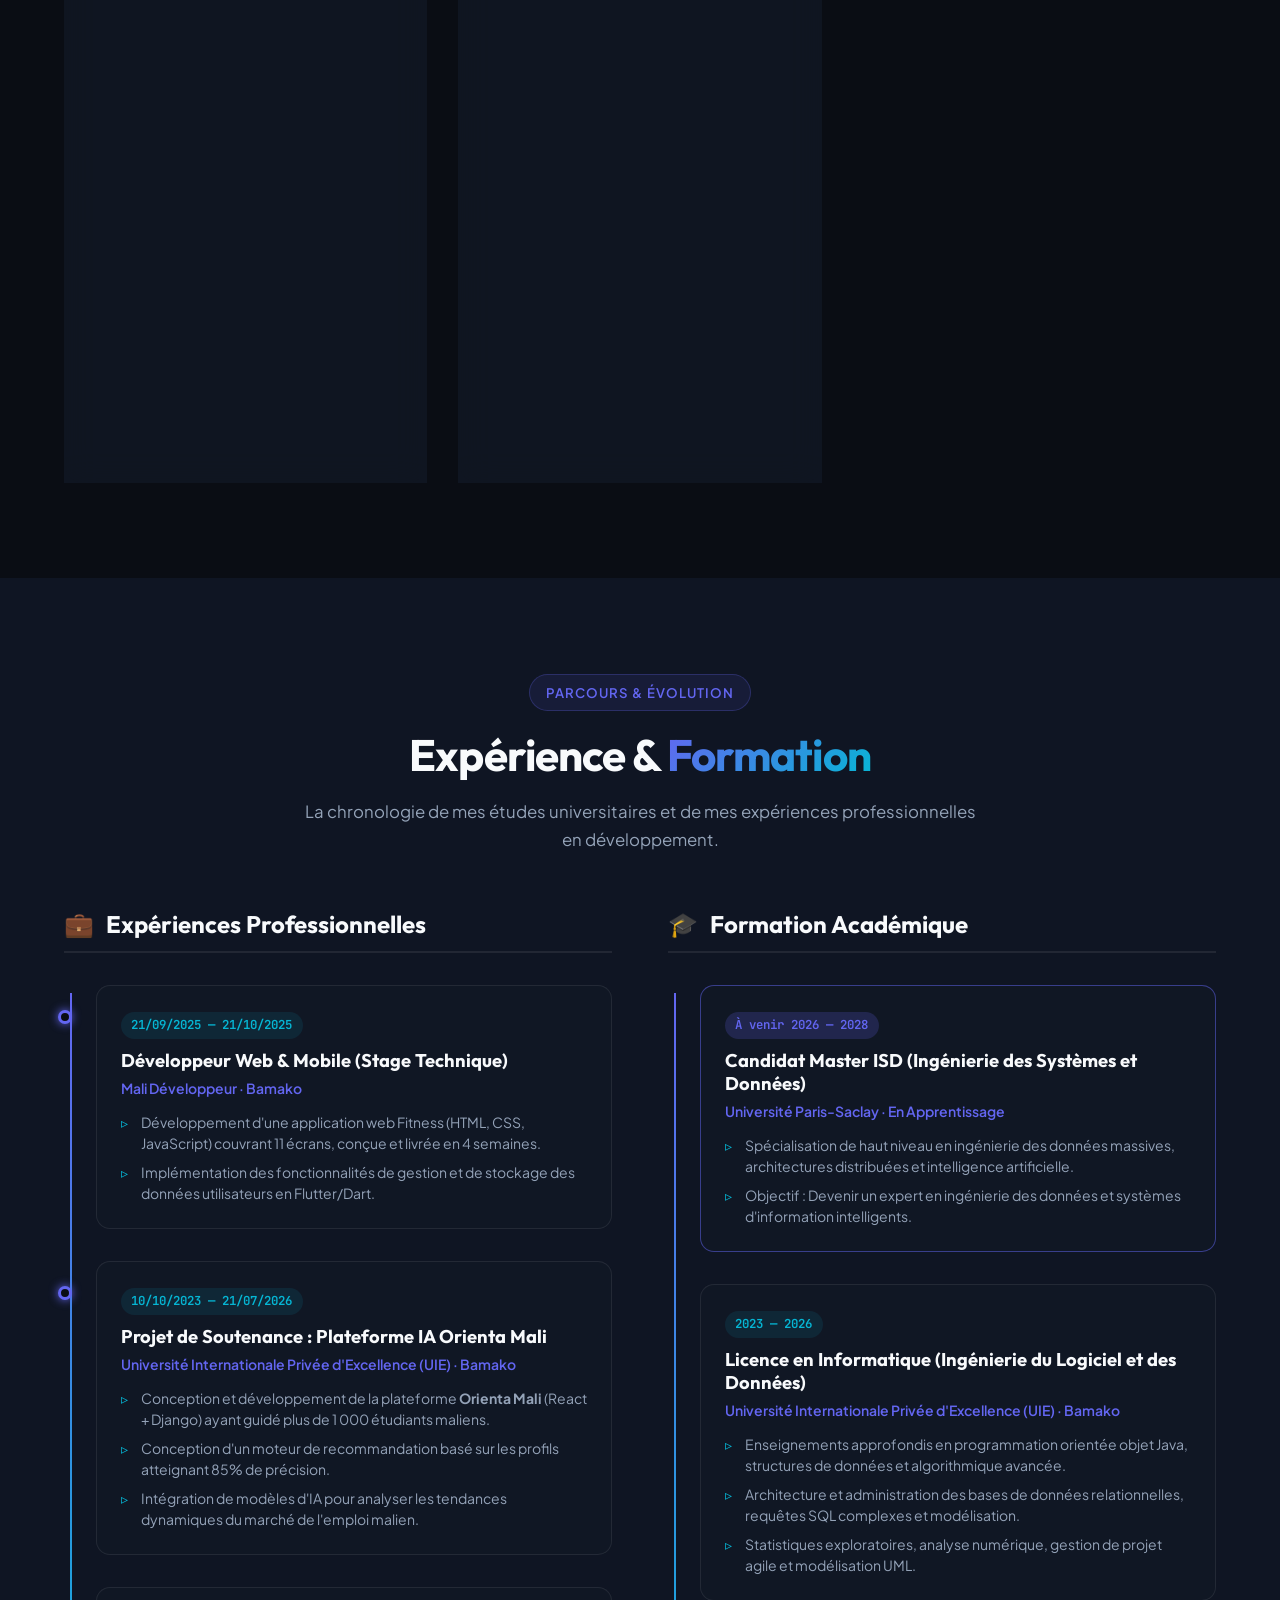
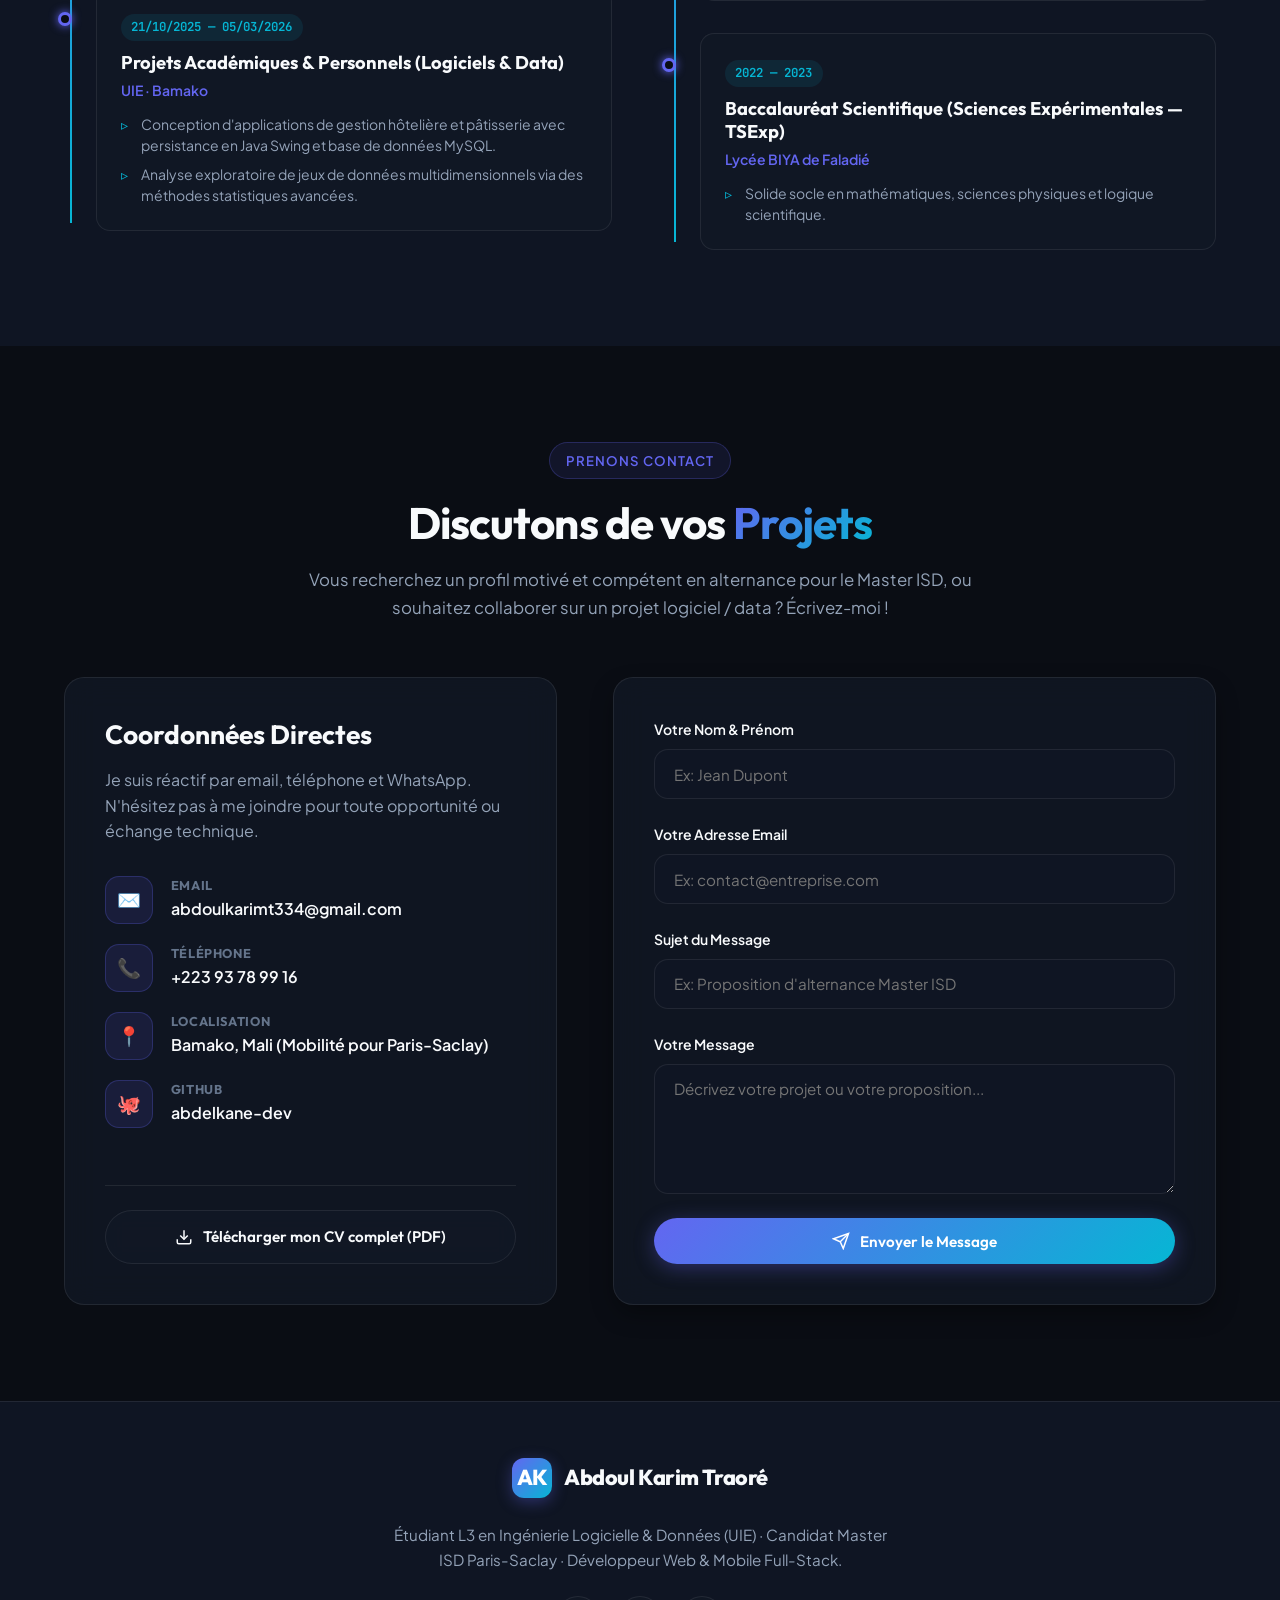
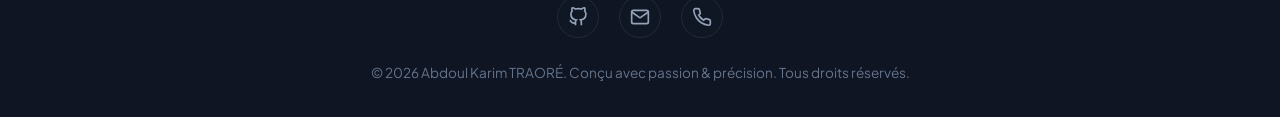
==== commit 9f2b995f: "partie collegues" ====
--- a/index.html
+++ b/index.html
@@ -17,7 +17,7 @@
   <link href="https://fonts.googleapis.com/css2?family=Outfit:wght@400;500;600;700;800&family=Plus+Jakarta+Sans:wght@300;400;500;600;700&family=JetBrains+Mono:wght@400;500;600&display=swap" rel="stylesheet">
 
   <!-- Stylesheet -->
-  <link rel="stylesheet" href="css/style.css">
+  <link rel="stylesheet" href="style.css">
 </head>
 <body>
 
@@ -36,12 +36,14 @@
 
       <!-- Navigation Links -->
       <nav class="nav-menu" id="nav-menu">
-        <a href="index.html#accueil" class="nav-link active">Accueil</a>
-        <a href="a-propos.html" class="nav-link">À Propos</a>
-        <a href="index.html#competences" class="nav-link">Compétences</a>
-        <a href="projet.html" class="nav-link">Projets</a>
-        <a href="parcours.html" class="nav-link">Parcours</a>
-        <a href="pagecontact.html" class="nav-link">Contact</a>
+        <a href="#accueil" class="nav-link active">Accueil</a>
+        <a href="#a-propos" class="nav-link">À Propos</a>
+        <a href="#competences" class="nav-link">Compétences</a>
+        <a href="#projets" class="nav-link">Projets</a>
+        <a href="#parcours" class="nav-link">Parcours</a>
+        <a href="#contact" class="nav-link">Contact</a>
+        <a href="collegues.html" class="nav-link">Collegues</a>
+
       </nav>
 
       <!-- Action Buttons -->
@@ -159,6 +161,108 @@
     </div>
   </section>
 
+  <!-- Section À Propos -->
+  <section class="section" id="a-propos">
+    <div class="container">
+      <div class="section-header">
+        <div class="section-badge">Profil Professionnel</div>
+        <h2 class="section-title">À Propos de <span class="text-gradient">Moi</span></h2>
+        <p class="section-subtitle">
+          Découvrez mon parcours académique, ma rigueur technique et ma vision pour l'ingénierie des données et le génie logiciel.
+        </p>
+      </div>
+
+      <div class="about-grid">
+        <div class="about-card-main">
+          <p class="about-bio-lead">
+            « Actuellement en L3 Ingénierie du Logiciel et des Données, je me spécialise dans la conception de solutions logicielles orientées vers l'exploitation intelligente des données. »
+          </p>
+          
+          <p class="about-bio-p">
+            Fort de résultats d'excellence en programmation Java, en algorithmique et en analyse statistique, je conçois des systèmes d'information complets, de la modélisation relationnelle de bases de données jusqu'à l'implémentation de modèles d'intelligence artificielle et d'interfaces intuitives.
+          </p>
+
+          <div class="about-highlights">
+            <div class="highlight-item">
+              <div class="highlight-icon">💻</div>
+              <div class="highlight-text">
+                <h4>Génie Logiciel Full-Stack</h4>
+                <p>Développement web et mobile réactif avec Django, React et Flutter.</p>
+              </div>
+            </div>
+            
+            <div class="highlight-item">
+              <div class="highlight-icon">📊</div>
+              <div class="highlight-text">
+                <h4>Data Engineering & IA</h4>
+                <p>Statistiques exploratoires multidimensionnelles et moteurs de recommandation.</p>
+              </div>
+            </div>
+
+            <div class="highlight-item">
+              <div class="highlight-icon">⚙️</div>
+              <div class="highlight-text">
+                <h4>Architecture des BD</h4>
+                <p>Conception, modélisation et optimisation de requêtes SQL (MySQL, SQLite).</p>
+              </div>
+            </div>
+
+            <div class="highlight-item">
+              <div class="highlight-icon">🤝</div>
+              <div class="highlight-text">
+                <h4>Méthodes Agiles & Git</h4>
+                <p>Gestion de projet rigoureuse, modélisation UML et versioning GitHub.</p>
+              </div>
+            </div>
+          </div>
+
+          <!-- Quick Contacts -->
+          <div class="contact-quick-list">
+            <a href="mailto:abdoulkarimt334@gmail.com" class="contact-quick-item">
+              <span class="contact-quick-icon">✉️</span>
+              <span>abdoulkarimt334@gmail.com</span>
+            </a>
+            <a href="tel:+22393789916" class="contact-quick-item">
+              <span class="contact-quick-icon">📞</span>
+              <span>+223 93 78 99 16</span>
+            </a>
+            <a href="https://github.com/abdelkane-dev" target="_blank" rel="noopener noreferrer" class="contact-quick-item">
+              <span class="contact-quick-icon">🐙</span>
+              <span>GitHub : github.com/abdelkane-dev</span>
+            </a>
+          </div>
+        </div>
+
+        <!-- Banner Callout Paris-Saclay -->
+        <div class="about-callout-col">
+          <div class="banner-callout">
+            <span class="callout-badge">Objectif 2026 — 2028</span>
+            <h3>Candidat Master ISD<br><span class="text-gradient">Université Paris-Saclay</span></h3>
+            <p>
+              Je prépare activement mon intégration au <strong>Master Ingénierie des Systèmes et Données (ISD)</strong> en contrat d'apprentissage afin de consolider mon savoir-faire aux côtés d'équipes de pointe et d'évoluer en tant qu'expert en ingénierie des données et intelligence artificielle.
+            </p>
+
+            <ul style="display: flex; flex-direction: column; gap: 0.8rem; margin-bottom: 1.5rem; font-size: 0.9rem; color: var(--text-secondary);">
+              <li style="display: flex; align-items: center; gap: 0.6rem;">
+                <span style="color: var(--accent-tertiary);">✓</span> Forte maîtrise de la POO Java & scripts Python
+              </li>
+              <li style="display: flex; align-items: center; gap: 0.6rem;">
+                <span style="color: var(--accent-tertiary);">✓</span> Bases mathématiques & statistiques éprouvées
+              </li>
+              <li style="display: flex; align-items: center; gap: 0.6rem;">
+                <span style="color: var(--accent-tertiary);">✓</span> Forte capacité d'adaptation et esprit d'équipe
+              </li>
+            </ul>
+
+            <a href="#contact" class="btn btn-primary" style="width: 100%;">
+              <span>Proposer une Alternance / Échanger</span>
+            </a>
+          </div>
+        </div>
+      </div>
+    </div>
+  </section>
+
   <!-- Section Compétences -->
   <section class="section" id="competences" style="background: var(--bg-secondary);">
     <div class="container">
@@ -576,14 +680,6 @@
           </div>
         </div>
       </div>
-
-      <!-- Lien vers la page détaillée parcours.html -->
-      <div style="text-align: center; margin-top: 3.5rem;">
-        <a href="parcours.html" class="btn btn-primary" style="display: inline-flex; align-items: center; gap: 0.75rem; padding: 0.9rem 2.2rem; font-size: 1.05rem;">
-          <span>Explorer mon parcours détaillé & ma vision d'ingénieur</span>
-          <svg width="20" height="20" viewBox="0 0 24 24" fill="none" stroke="currentColor" stroke-width="2.5"><polyline points="9 18 15 12 9 6"></polyline></svg>
-        </a>
-      </div>
     </div>
   </section>
 
@@ -733,6 +829,6 @@
   </footer>
 
   <!-- Script -->
-  <script src="js/script.js"></script>
+  <script src="script.js"></script>
 </body>
 </html>
--- a/style.css
+++ b/style.css
@@ -0,0 +1,1527 @@
+/* ==========================================================================
+   PORTFOLIO - ABDOUL KARIM TRAORÉ
+   Ingénierie Logicielle & Données | Candidat Master ISD Paris-Saclay
+   Styles & Design System Modern Glassmorphism
+   ========================================================================== */
+
+@import url('https://fonts.googleapis.com/css2?family=Outfit:wght@400;500;600;700;800&family=Plus+Jakarta+Sans:wght@300;400;500;600;700&family=JetBrains+Mono:wght@400;500;600&display=swap');
+
+/* --- Variables & Thème --- */
+:root {
+  /* Mode Sombre (Par défaut) */
+  --bg-primary: #0a0d14;
+  --bg-secondary: #0f1523;
+  --bg-card: rgba(18, 24, 38, 0.75);
+  --bg-card-hover: rgba(26, 35, 54, 0.9);
+  --bg-card-border: rgba(255, 255, 255, 0.08);
+  --bg-card-border-hover: rgba(99, 102, 241, 0.4);
+
+  --text-primary: #f8fafc;
+  --text-secondary: #94a3b8;
+  --text-muted: #64748b;
+
+  --accent-primary: #6366f1;       /* Indigo vibrant */
+  --accent-secondary: #06b6d4;     /* Cyan électrique */
+  --accent-tertiary: #10b981;      /* Émeraude */
+  --accent-warm: #f59e0b;          /* Ambre */
+  
+  --gradient-primary: linear-gradient(135deg, #6366f1 0%, #06b6d4 100%);
+  --gradient-accent: linear-gradient(135deg, #06b6d4 0%, #10b981 100%);
+  --gradient-glow: radial-gradient(circle at 50% 50%, rgba(99, 102, 241, 0.15) 0%, transparent 70%);
+  --gradient-card: linear-gradient(145deg, rgba(255,255,255,0.04) 0%, rgba(255,255,255,0.01) 100%);
+
+  --shadow-sm: 0 4px 6px -1px rgba(0, 0, 0, 0.3);
+  --shadow-md: 0 10px 25px -3px rgba(0, 0, 0, 0.4);
+  --shadow-lg: 0 20px 40px -5px rgba(0, 0, 0, 0.6);
+  --shadow-glow: 0 0 35px -5px rgba(99, 102, 241, 0.3);
+
+  --radius-sm: 8px;
+  --radius-md: 14px;
+  --radius-lg: 20px;
+  --radius-full: 9999px;
+
+  --font-heading: 'Outfit', sans-serif;
+  --font-body: 'Plus Jakarta Sans', sans-serif;
+  --font-mono: 'JetBrains Mono', monospace;
+
+  --nav-height: 80px;
+  --transition-fast: 0.2s cubic-bezier(0.16, 1, 0.3, 1);
+  --transition-normal: 0.3s cubic-bezier(0.16, 1, 0.3, 1);
+  --transition-slow: 0.6s cubic-bezier(0.16, 1, 0.3, 1);
+}
+
+/* Mode Clair */
+[data-theme="light"] {
+  --bg-primary: #f8fafc;
+  --bg-secondary: #eef2f6;
+  --bg-card: rgba(255, 255, 255, 0.85);
+  --bg-card-hover: rgba(255, 255, 255, 0.98);
+  --bg-card-border: rgba(0, 0, 0, 0.08);
+  --bg-card-border-hover: rgba(99, 102, 241, 0.5);
+
+  --text-primary: #0f172a;
+  --text-secondary: #475569;
+  --text-muted: #64748b;
+
+  --shadow-sm: 0 2px 4px rgba(0, 0, 0, 0.05);
+  --shadow-md: 0 8px 20px rgba(0, 0, 0, 0.08);
+  --shadow-lg: 0 15px 35px rgba(0, 0, 0, 0.12);
+  --shadow-glow: 0 0 25px rgba(99, 102, 241, 0.2);
+
+  --gradient-glow: radial-gradient(circle at 50% 50%, rgba(99, 102, 241, 0.08) 0%, transparent 70%);
+  --gradient-card: linear-gradient(145deg, rgba(255,255,255,0.9) 0%, rgba(240,244,248,0.7) 100%);
+}
+
+/* --- Base & Reset --- */
+*, *::before, *::after {
+  box-sizing: border-box;
+  margin: 0;
+  padding: 0;
+}
+
+html {
+  scroll-behavior: smooth;
+  font-size: 16px;
+}
+
+body {
+  font-family: var(--font-body);
+  background-color: var(--bg-primary);
+  color: var(--text-primary);
+  line-height: 1.65;
+  overflow-x: hidden;
+  position: relative;
+  transition: background-color var(--transition-normal), color var(--transition-normal);
+  -webkit-font-smoothing: antialiased;
+}
+
+/* Background Atmosphere Elements */
+.bg-glow-orb {
+  position: fixed;
+  border-radius: 50%;
+  filter: blur(120px);
+  pointer-events: none;
+  z-index: 0;
+  opacity: 0.45;
+  transition: opacity var(--transition-normal);
+}
+
+.bg-orb-1 {
+  width: 500px;
+  height: 500px;
+  background: radial-gradient(circle, #6366f1 0%, transparent 70%);
+  top: -100px;
+  left: -150px;
+}
+
+.bg-orb-2 {
+  width: 550px;
+  height: 550px;
+  background: radial-gradient(circle, #06b6d4 0%, transparent 70%);
+  top: 40%;
+  right: -200px;
+}
+
+.bg-orb-3 {
+  width: 450px;
+  height: 450px;
+  background: radial-gradient(circle, #10b981 0%, transparent 70%);
+  bottom: -100px;
+  left: 20%;
+}
+
+.container {
+  width: 100%;
+  max-width: 1200px;
+  margin: 0 auto;
+  padding: 0 1.5rem;
+  position: relative;
+  z-index: 1;
+}
+
+a {
+  color: inherit;
+  text-decoration: none;
+  transition: all var(--transition-fast);
+}
+
+ul {
+  list-style: none;
+}
+
+img {
+  max-width: 100%;
+  height: auto;
+  display: block;
+}
+
+/* --- Typographie --- */
+h1, h2, h3, h4, h5, h6 {
+  font-family: var(--font-heading);
+  font-weight: 700;
+  color: var(--text-primary);
+  line-height: 1.25;
+}
+
+.text-gradient {
+  background: var(--gradient-primary);
+  -webkit-background-clip: text;
+  -webkit-text-fill-color: transparent;
+  display: inline-block;
+}
+
+.text-gradient-cyan {
+  background: var(--gradient-accent);
+  -webkit-background-clip: text;
+  -webkit-text-fill-color: transparent;
+  display: inline-block;
+}
+
+.section-badge {
+  display: inline-flex;
+  align-items: center;
+  gap: 0.5rem;
+  padding: 0.4rem 1rem;
+  background: rgba(99, 102, 241, 0.1);
+  border: 1px solid rgba(99, 102, 241, 0.25);
+  border-radius: var(--radius-full);
+  color: var(--accent-primary);
+  font-size: 0.825rem;
+  font-weight: 600;
+  text-transform: uppercase;
+  letter-spacing: 0.08em;
+  margin-bottom: 1rem;
+}
+
+[data-theme="light"] .section-badge {
+  background: rgba(99, 102, 241, 0.08);
+  border-color: rgba(99, 102, 241, 0.3);
+}
+
+.section-title {
+  font-size: clamp(2rem, 3.5vw, 2.75rem);
+  margin-bottom: 1rem;
+  letter-spacing: -0.02em;
+}
+
+.section-subtitle {
+  color: var(--text-secondary);
+  font-size: 1.05rem;
+  max-width: 680px;
+  margin: 0 auto 3.5rem auto;
+}
+
+.section-header {
+  text-align: center;
+  margin-bottom: 3.5rem;
+}
+
+/* --- Boutons --- */
+.btn {
+  display: inline-flex;
+  align-items: center;
+  justify-content: center;
+  gap: 0.6rem;
+  padding: 0.85rem 1.75rem;
+  border-radius: var(--radius-full);
+  font-family: var(--font-heading);
+  font-weight: 600;
+  font-size: 0.95rem;
+  cursor: pointer;
+  transition: all var(--transition-fast);
+  border: none;
+  outline: none;
+  text-align: center;
+}
+
+.btn-primary {
+  background: var(--gradient-primary);
+  color: #ffffff;
+  box-shadow: 0 4px 20px rgba(99, 102, 241, 0.35);
+}
+
+.btn-primary:hover {
+  transform: translateY(-2px);
+  box-shadow: 0 8px 30px rgba(99, 102, 241, 0.5);
+}
+
+.btn-secondary {
+  background: var(--bg-card);
+  color: var(--text-primary);
+  border: 1px solid var(--bg-card-border);
+  backdrop-filter: blur(10px);
+}
+
+.btn-secondary:hover {
+  background: var(--bg-card-hover);
+  border-color: var(--accent-primary);
+  transform: translateY(-2px);
+  color: var(--accent-primary);
+}
+
+.btn-outline {
+  background: transparent;
+  color: var(--text-primary);
+  border: 1px solid var(--bg-card-border);
+}
+
+.btn-outline:hover {
+  border-color: var(--accent-secondary);
+  color: var(--accent-secondary);
+  background: rgba(6, 182, 212, 0.08);
+  transform: translateY(-2px);
+}
+
+.btn-sm {
+  padding: 0.5rem 1.1rem;
+  font-size: 0.85rem;
+}
+
+/* --- Navigation Header --- */
+.site-header {
+  position: sticky;
+  top: 0;
+  left: 0;
+  width: 100%;
+  height: var(--nav-height);
+  z-index: 100;
+  background: rgba(10, 13, 20, 0.8);
+  backdrop-filter: blur(16px);
+  -webkit-backdrop-filter: blur(16px);
+  border-bottom: 1px solid var(--bg-card-border);
+  transition: all var(--transition-normal);
+}
+
+[data-theme="light"] .site-header {
+  background: rgba(248, 250, 252, 0.85);
+}
+
+.site-header .container {
+  height: 100%;
+  display: flex;
+  align-items: center;
+  justify-content: space-between;
+}
+
+.logo-brand {
+  display: flex;
+  align-items: center;
+  gap: 0.75rem;
+  font-family: var(--font-heading);
+  font-weight: 800;
+  font-size: 1.35rem;
+  letter-spacing: -0.02em;
+}
+
+.logo-badge {
+  width: 40px;
+  height: 40px;
+  background: var(--gradient-primary);
+  border-radius: 12px;
+  display: flex;
+  align-items: center;
+  justify-content: center;
+  color: #fff;
+  font-weight: 800;
+  box-shadow: 0 4px 15px rgba(99, 102, 241, 0.35);
+}
+
+.nav-menu {
+  display: flex;
+  align-items: center;
+  gap: 2rem;
+}
+
+.nav-link {
+  font-size: 0.925rem;
+  font-weight: 500;
+  color: var(--text-secondary);
+  position: relative;
+  padding: 0.25rem 0;
+}
+
+.nav-link::after {
+  content: '';
+  position: absolute;
+  bottom: 0;
+  left: 0;
+  width: 0%;
+  height: 2px;
+  background: var(--accent-primary);
+  transition: width var(--transition-fast);
+  border-radius: 2px;
+}
+
+.nav-link:hover,
+.nav-link.active {
+  color: var(--text-primary);
+}
+
+.nav-link:hover::after,
+.nav-link.active::after {
+  width: 100%;
+}
+
+.nav-actions {
+  display: flex;
+  align-items: center;
+  gap: 1rem;
+}
+
+.theme-toggle-btn {
+  background: var(--bg-card);
+  border: 1px solid var(--bg-card-border);
+  color: var(--text-primary);
+  width: 42px;
+  height: 42px;
+  border-radius: 50%;
+  display: flex;
+  align-items: center;
+  justify-content: center;
+  cursor: pointer;
+  transition: all var(--transition-fast);
+}
+
+.theme-toggle-btn:hover {
+  transform: rotate(20deg) scale(1.08);
+  border-color: var(--accent-primary);
+}
+
+.mobile-nav-toggle {
+  display: none;
+  background: none;
+  border: none;
+  color: var(--text-primary);
+  font-size: 1.5rem;
+  cursor: pointer;
+}
+
+/* --- Hero Section --- */
+.hero-section {
+  padding: 5rem 0 6rem 0;
+  min-height: calc(100vh - var(--nav-height));
+  display: flex;
+  align-items: center;
+  position: relative;
+}
+
+.hero-grid {
+  display: grid;
+  grid-template-columns: 1.2fr 0.8fr;
+  align-items: center;
+  gap: 4rem;
+}
+
+.hero-status-pill {
+  display: inline-flex;
+  align-items: center;
+  gap: 0.6rem;
+  padding: 0.45rem 1.1rem;
+  background: rgba(16, 185, 129, 0.12);
+  border: 1px solid rgba(16, 185, 129, 0.35);
+  border-radius: var(--radius-full);
+  color: var(--accent-tertiary);
+  font-size: 0.85rem;
+  font-weight: 600;
+  margin-bottom: 1.5rem;
+}
+
+.status-dot {
+  width: 8px;
+  height: 8px;
+  border-radius: 50%;
+  background-color: var(--accent-tertiary);
+  box-shadow: 0 0 10px var(--accent-tertiary);
+  animation: pulseDot 2s infinite ease-in-out;
+}
+
+@keyframes pulseDot {
+  0%, 100% { opacity: 1; transform: scale(1); }
+  50% { opacity: 0.4; transform: scale(1.3); }
+}
+
+.hero-title {
+  font-size: clamp(2.5rem, 5vw, 3.8rem);
+  font-weight: 800;
+  line-height: 1.15;
+  margin-bottom: 1.25rem;
+  letter-spacing: -0.03em;
+}
+
+.hero-subtitle {
+  font-family: var(--font-heading);
+  font-size: clamp(1.15rem, 2vw, 1.35rem);
+  color: var(--accent-secondary);
+  font-weight: 600;
+  margin-bottom: 1.5rem;
+}
+
+.hero-description {
+  font-size: 1.05rem;
+  color: var(--text-secondary);
+  margin-bottom: 2.5rem;
+  line-height: 1.7;
+  max-width: 620px;
+}
+
+.hero-cta-group {
+  display: flex;
+  flex-wrap: wrap;
+  gap: 1rem;
+  margin-bottom: 3rem;
+}
+
+.hero-meta-stats {
+  display: grid;
+  grid-template-columns: repeat(3, 1fr);
+  gap: 1.5rem;
+  padding-top: 2rem;
+  border-top: 1px solid var(--bg-card-border);
+}
+
+.stat-item h3 {
+  font-size: 1.75rem;
+  font-weight: 800;
+  color: var(--text-primary);
+  margin-bottom: 0.2rem;
+}
+
+.stat-item p {
+  font-size: 0.825rem;
+  color: var(--text-muted);
+  font-weight: 500;
+  line-height: 1.3;
+}
+
+/* Hero Visual / Avatar Card */
+.hero-visual-card {
+  position: relative;
+  display: flex;
+  justify-content: center;
+}
+
+.profile-card-wrapper {
+  position: relative;
+  width: 100%;
+  max-width: 380px;
+  background: var(--bg-card);
+  border: 1px solid var(--bg-card-border);
+  border-radius: var(--radius-lg);
+  padding: 1.5rem;
+  backdrop-filter: blur(20px);
+  box-shadow: var(--shadow-lg), var(--shadow-glow);
+  transition: transform var(--transition-normal);
+}
+
+.profile-card-wrapper:hover {
+  transform: translateY(-6px);
+  border-color: var(--accent-primary);
+}
+
+.profile-img-container {
+  width: 100%;
+  aspect-ratio: 1 / 1.15;
+  border-radius: calc(var(--radius-lg) - 6px);
+  overflow: hidden;
+  position: relative;
+  margin-bottom: 1.25rem;
+  background: #111827;
+}
+
+.profile-img {
+  width: 100%;
+  height: 100%;
+  object-fit: cover;
+  object-position: center top;
+  transition: transform var(--transition-slow);
+}
+
+.profile-card-wrapper:hover .profile-img {
+  transform: scale(1.05);
+}
+
+.profile-img-overlay {
+  position: absolute;
+  inset: 0;
+  background: linear-gradient(180deg, transparent 60%, rgba(10, 13, 20, 0.85) 100%);
+  pointer-events: none;
+}
+
+.profile-badge-overlay {
+  position: absolute;
+  bottom: 1rem;
+  left: 1rem;
+  right: 1rem;
+  display: flex;
+  justify-content: space-between;
+  align-items: center;
+}
+
+.floating-tag {
+  background: rgba(15, 23, 42, 0.85);
+  backdrop-filter: blur(8px);
+  border: 1px solid rgba(255, 255, 255, 0.15);
+  padding: 0.35rem 0.75rem;
+  border-radius: var(--radius-full);
+  font-size: 0.75rem;
+  font-weight: 600;
+  color: #fff;
+}
+
+.profile-details {
+  text-align: center;
+}
+
+.profile-name {
+  font-size: 1.25rem;
+  margin-bottom: 0.25rem;
+}
+
+.profile-role {
+  font-size: 0.85rem;
+  color: var(--accent-secondary);
+  font-weight: 500;
+  margin-bottom: 1rem;
+}
+
+.tech-pills-row {
+  display: flex;
+  flex-wrap: wrap;
+  gap: 0.4rem;
+  justify-content: center;
+}
+
+.mini-pill {
+  font-family: var(--font-mono);
+  font-size: 0.725rem;
+  padding: 0.25rem 0.6rem;
+  background: rgba(255, 255, 255, 0.05);
+  border: 1px solid var(--bg-card-border);
+  border-radius: var(--radius-sm);
+  color: var(--text-secondary);
+}
+
+[data-theme="light"] .mini-pill {
+  background: rgba(0, 0, 0, 0.04);
+}
+
+/* Floating Tech Badges */
+.floating-badge {
+  position: absolute;
+  padding: 0.6rem 1rem;
+  background: var(--bg-card);
+  border: 1px solid var(--bg-card-border);
+  border-radius: var(--radius-md);
+  backdrop-filter: blur(15px);
+  box-shadow: var(--shadow-md);
+  display: flex;
+  align-items: center;
+  gap: 0.6rem;
+  font-size: 0.85rem;
+  font-weight: 600;
+  z-index: 2;
+  animation: floatAnim 6s ease-in-out infinite;
+}
+
+.badge-top-right {
+  top: -15px;
+  right: -20px;
+  animation-delay: 0s;
+}
+
+.badge-bottom-left {
+  bottom: 25px;
+  left: -25px;
+  animation-delay: 3s;
+}
+
+@keyframes floatAnim {
+  0%, 100% { transform: translateY(0); }
+  50% { transform: translateY(-10px); }
+}
+
+/* --- Section À Propos (About) --- */
+.section {
+  padding: 6rem 0;
+  position: relative;
+}
+
+.about-grid {
+  display: grid;
+  grid-template-columns: 1.1fr 0.9fr;
+  gap: 3.5rem;
+  align-items: center;
+}
+
+.about-card-main {
+  background: var(--bg-card);
+  border: 1px solid var(--bg-card-border);
+  border-radius: var(--radius-lg);
+  padding: 2.5rem;
+  backdrop-filter: blur(16px);
+  box-shadow: var(--shadow-md);
+}
+
+.about-bio-lead {
+  font-size: 1.15rem;
+  color: var(--text-primary);
+  font-weight: 500;
+  line-height: 1.7;
+  margin-bottom: 1.5rem;
+}
+
+.about-bio-p {
+  color: var(--text-secondary);
+  margin-bottom: 2rem;
+  line-height: 1.7;
+}
+
+.about-highlights {
+  display: grid;
+  grid-template-columns: 1fr 1fr;
+  gap: 1.25rem;
+  margin-bottom: 2.5rem;
+}
+
+.highlight-item {
+  display: flex;
+  align-items: flex-start;
+  gap: 0.85rem;
+}
+
+.highlight-icon {
+  width: 38px;
+  height: 38px;
+  border-radius: 10px;
+  background: rgba(99, 102, 241, 0.12);
+  color: var(--accent-primary);
+  display: flex;
+  align-items: center;
+  justify-content: center;
+  flex-shrink: 0;
+  font-size: 1.1rem;
+}
+
+.highlight-text h2,
+.highlight-text h4 {
+  font-size: 0.95rem;
+  margin-bottom: 0.2rem;
+}
+
+.highlight-text p {
+  font-size: 0.825rem;
+  color: var(--text-muted);
+}
+
+.contact-quick-list {
+  display: flex;
+  flex-direction: column;
+  gap: 1rem;
+}
+
+.contact-quick-item {
+  display: flex;
+  align-items: center;
+  gap: 1rem;
+  padding: 0.9rem 1.2rem;
+  background: var(--bg-secondary);
+  border-radius: var(--radius-md);
+  border: 1px solid var(--bg-card-border);
+  color: var(--text-secondary);
+  font-size: 0.925rem;
+  transition: all var(--transition-fast);
+}
+
+.contact-quick-item:hover {
+  border-color: var(--accent-primary);
+  color: var(--text-primary);
+  transform: translateX(4px);
+}
+
+.contact-quick-icon {
+  color: var(--accent-secondary);
+  font-size: 1.1rem;
+}
+
+/* Paris-Saclay Callout Box */
+.banner-callout {
+  background: linear-gradient(135deg, rgba(99, 102, 241, 0.15) 0%, rgba(6, 182, 212, 0.15) 100%);
+  border: 1px solid rgba(99, 102, 241, 0.35);
+  border-radius: var(--radius-lg);
+  padding: 2.25rem;
+  position: relative;
+  overflow: hidden;
+  backdrop-filter: blur(15px);
+}
+
+.banner-callout::before {
+  content: '';
+  position: absolute;
+  top: 0;
+  right: 0;
+  width: 200px;
+  height: 200px;
+  background: radial-gradient(circle, rgba(99, 102, 241, 0.2) 0%, transparent 70%);
+  border-radius: 50%;
+  pointer-events: none;
+}
+
+.callout-badge {
+  display: inline-block;
+  background: var(--accent-primary);
+  color: #fff;
+  font-size: 0.75rem;
+  font-weight: 700;
+  text-transform: uppercase;
+  letter-spacing: 0.05em;
+  padding: 0.35rem 0.8rem;
+  border-radius: var(--radius-full);
+  margin-bottom: 1rem;
+}
+
+.banner-callout h2,
+.banner-callout h3 {
+  font-size: 1.45rem;
+  margin-bottom: 0.85rem;
+  line-height: 1.3;
+}
+
+.banner-callout p {
+  color: var(--text-secondary);
+  font-size: 0.95rem;
+  line-height: 1.6;
+  margin-bottom: 1.5rem;
+}
+
+/* --- Section Compétences (Skills) --- */
+.skills-grid {
+  display: grid;
+  grid-template-columns: repeat(auto-fit, minmax(280px, 1fr));
+  gap: 1.75rem;
+}
+
+.skill-domain-card {
+  background: var(--bg-card);
+  border: 1px solid var(--bg-card-border);
+  border-radius: var(--radius-lg);
+  padding: 2rem;
+  backdrop-filter: blur(16px);
+  transition: all var(--transition-normal);
+  display: flex;
+  flex-direction: column;
+}
+
+.skill-domain-card:hover {
+  transform: translateY(-5px);
+  border-color: var(--bg-card-border-hover);
+  box-shadow: var(--shadow-md);
+}
+
+.domain-header {
+  display: flex;
+  align-items: center;
+  gap: 1rem;
+  margin-bottom: 1.5rem;
+  padding-bottom: 1rem;
+  border-bottom: 1px solid var(--bg-card-border);
+}
+
+.domain-icon {
+  width: 44px;
+  height: 44px;
+  border-radius: 12px;
+  display: flex;
+  align-items: center;
+  justify-content: center;
+  font-size: 1.25rem;
+}
+
+.icon-purple {
+  background: rgba(99, 102, 241, 0.15);
+  color: #818cf8;
+}
+
+.icon-cyan {
+  background: rgba(6, 182, 212, 0.15);
+  color: #22d3ee;
+}
+
+.icon-green {
+  background: rgba(16, 185, 129, 0.15);
+  color: #34d399;
+}
+
+.icon-amber {
+  background: rgba(245, 158, 11, 0.15);
+  color: #fbbf24;
+}
+
+.domain-header h3 {
+  font-size: 1.15rem;
+  font-weight: 700;
+}
+
+.skill-tags-cloud {
+  display: flex;
+  flex-wrap: wrap;
+  gap: 0.6rem;
+  margin-bottom: 1.5rem;
+}
+
+.skill-tag {
+  display: inline-flex;
+  align-items: center;
+  gap: 0.45rem;
+  padding: 0.45rem 0.85rem;
+  background: var(--bg-secondary);
+  border: 1px solid var(--bg-card-border);
+  border-radius: var(--radius-sm);
+  font-size: 0.85rem;
+  font-weight: 500;
+  color: var(--text-primary);
+  transition: all var(--transition-fast);
+}
+
+.skill-tag:hover {
+  border-color: var(--accent-primary);
+  background: rgba(99, 102, 241, 0.1);
+  transform: translateY(-2px);
+}
+
+.skill-level-bars {
+  margin-top: auto;
+  display: flex;
+  flex-direction: column;
+  gap: 0.9rem;
+}
+
+.skill-bar-item {
+  display: flex;
+  flex-direction: column;
+  gap: 0.35rem;
+}
+
+.skill-bar-label {
+  display: flex;
+  justify-content: space-between;
+  font-size: 0.8rem;
+  font-weight: 600;
+}
+
+.skill-bar-label span:last-child {
+  color: var(--accent-secondary);
+  font-family: var(--font-mono);
+}
+
+.skill-track {
+  width: 100%;
+  height: 6px;
+  background: rgba(255, 255, 255, 0.08);
+  border-radius: var(--radius-full);
+  overflow: hidden;
+}
+
+[data-theme="light"] .skill-track {
+  background: rgba(0, 0, 0, 0.06);
+}
+
+.skill-fill {
+  height: 100%;
+  border-radius: var(--radius-full);
+  background: var(--gradient-primary);
+  transition: width 1.2s cubic-bezier(0.16, 1, 0.3, 1);
+}
+
+/* --- Section Projets (Projects Showcase) --- */
+.projects-filter-bar {
+  display: flex;
+  justify-content: center;
+  flex-wrap: wrap;
+  gap: 0.6rem;
+  margin-bottom: 3rem;
+}
+
+.filter-btn {
+  padding: 0.55rem 1.25rem;
+  border-radius: var(--radius-full);
+  background: var(--bg-card);
+  border: 1px solid var(--bg-card-border);
+  color: var(--text-secondary);
+  font-family: var(--font-heading);
+  font-weight: 600;
+  font-size: 0.875rem;
+  cursor: pointer;
+  transition: all var(--transition-fast);
+}
+
+.filter-btn:hover {
+  color: var(--text-primary);
+  border-color: var(--accent-primary);
+}
+
+.filter-btn.active {
+  background: var(--gradient-primary);
+  color: #fff;
+  border-color: transparent;
+  box-shadow: 0 4px 15px rgba(99, 102, 241, 0.3);
+}
+
+.projects-grid {
+  display: grid;
+  grid-template-columns: repeat(auto-fill, minmax(350px, 1fr));
+  gap: 2rem;
+}
+
+.project-card {
+  background: var(--bg-card);
+  border: 1px solid var(--bg-card-border);
+  border-radius: var(--radius-lg);
+  overflow: hidden;
+  backdrop-filter: blur(16px);
+  display: flex;
+  flex-direction: column;
+  transition: all var(--transition-normal);
+  position: relative;
+}
+
+.project-card:hover {
+  transform: translateY(-8px);
+  border-color: var(--bg-card-border-hover);
+  box-shadow: var(--shadow-lg), var(--shadow-glow);
+}
+
+.project-header-graphic {
+  height: 160px;
+  position: relative;
+  display: flex;
+  align-items: center;
+  justify-content: center;
+  overflow: hidden;
+  background: linear-gradient(135deg, rgba(99, 102, 241, 0.2) 0%, rgba(6, 182, 212, 0.2) 100%);
+  border-bottom: 1px solid var(--bg-card-border);
+}
+
+.project-badge-tag {
+  position: absolute;
+  top: 1rem;
+  right: 1rem;
+  font-size: 0.75rem;
+  font-weight: 700;
+  padding: 0.3rem 0.75rem;
+  border-radius: var(--radius-full);
+  background: rgba(10, 13, 20, 0.75);
+  backdrop-filter: blur(8px);
+  color: #fff;
+  border: 1px solid rgba(255, 255, 255, 0.15);
+}
+
+.project-icon-art {
+  font-size: 3.5rem;
+  opacity: 0.85;
+  filter: drop-shadow(0 10px 15px rgba(0, 0, 0, 0.3));
+  transition: transform var(--transition-fast);
+}
+
+.project-card:hover .project-icon-art {
+  transform: scale(1.15) rotate(5deg);
+}
+
+.project-content {
+  padding: 1.75rem;
+  display: flex;
+  flex-direction: column;
+  flex-grow: 1;
+}
+
+.project-title {
+  font-size: 1.35rem;
+  margin-bottom: 0.75rem;
+  color: var(--text-primary);
+}
+
+.project-desc {
+  font-size: 0.925rem;
+  color: var(--text-secondary);
+  line-height: 1.6;
+  margin-bottom: 1.25rem;
+}
+
+.project-metric-box {
+  display: flex;
+  align-items: center;
+  gap: 0.6rem;
+  padding: 0.6rem 0.9rem;
+  background: rgba(99, 102, 241, 0.08);
+  border: 1px solid rgba(99, 102, 241, 0.2);
+  border-radius: var(--radius-sm);
+  color: var(--accent-secondary);
+  font-size: 0.825rem;
+  font-weight: 600;
+  margin-bottom: 1.25rem;
+}
+
+.project-tech-tags {
+  display: flex;
+  flex-wrap: wrap;
+  gap: 0.4rem;
+  margin-top: auto;
+  padding-top: 1rem;
+  border-top: 1px solid var(--bg-card-border);
+}
+
+.tech-tag-sm {
+  font-family: var(--font-mono);
+  font-size: 0.75rem;
+  padding: 0.25rem 0.6rem;
+  background: var(--bg-secondary);
+  border-radius: var(--radius-sm);
+  color: var(--text-secondary);
+}
+
+/* --- Section Expérience & Formation (Timeline) --- */
+.timeline-wrapper {
+  display: grid;
+  grid-template-columns: 1fr 1fr;
+  gap: 3.5rem;
+}
+
+.timeline-column-title {
+  display: flex;
+  align-items: center;
+  gap: 0.75rem;
+  font-size: 1.5rem;
+  margin-bottom: 2rem;
+  padding-bottom: 0.75rem;
+  border-bottom: 2px solid var(--bg-card-border);
+}
+
+.timeline-items-list {
+  display: flex;
+  flex-direction: column;
+  gap: 2rem;
+  position: relative;
+  padding-left: 2rem;
+}
+
+.timeline-items-list::before {
+  content: '';
+  position: absolute;
+  top: 0.5rem;
+  bottom: 0.5rem;
+  left: 6px;
+  width: 2px;
+  background: linear-gradient(180deg, var(--accent-primary) 0%, var(--accent-secondary) 100%);
+}
+
+.timeline-card {
+  position: relative;
+  background: var(--bg-card);
+  border: 1px solid var(--bg-card-border);
+  border-radius: var(--radius-md);
+  padding: 1.5rem;
+  backdrop-filter: blur(12px);
+  transition: all var(--transition-fast);
+}
+
+.timeline-card:hover {
+  transform: translateX(6px);
+  border-color: var(--accent-primary);
+}
+
+.timeline-card::before {
+  content: '';
+  position: absolute;
+  left: -2rem;
+  top: 1.5rem;
+  transform: translateX(-50%);
+  width: 14px;
+  height: 14px;
+  border-radius: 50%;
+  background: var(--bg-primary);
+  border: 3px solid var(--accent-primary);
+  box-shadow: 0 0 10px var(--accent-primary);
+}
+
+.timeline-date-badge {
+  display: inline-block;
+  font-family: var(--font-mono);
+  font-size: 0.775rem;
+  font-weight: 600;
+  color: var(--accent-secondary);
+  background: rgba(6, 182, 212, 0.1);
+  padding: 0.2rem 0.65rem;
+  border-radius: var(--radius-full);
+  margin-bottom: 0.6rem;
+}
+
+.timeline-role {
+  font-size: 1.15rem;
+  margin-bottom: 0.35rem;
+}
+
+.timeline-institution {
+  font-size: 0.875rem;
+  color: var(--accent-primary);
+  font-weight: 600;
+  margin-bottom: 0.75rem;
+}
+
+.timeline-bullets {
+  display: flex;
+  flex-direction: column;
+  gap: 0.5rem;
+}
+
+.timeline-bullets li {
+  position: relative;
+  padding-left: 1.25rem;
+  font-size: 0.875rem;
+  color: var(--text-secondary);
+  line-height: 1.5;
+}
+
+.timeline-bullets li::before {
+  content: '▹';
+  position: absolute;
+  left: 0;
+  color: var(--accent-secondary);
+}
+
+/* --- Section Contact --- */
+.contact-grid {
+  display: grid;
+  grid-template-columns: 0.9fr 1.1fr;
+  gap: 3.5rem;
+}
+
+.contact-info-card {
+  background: var(--bg-card);
+  border: 1px solid var(--bg-card-border);
+  border-radius: var(--radius-lg);
+  padding: 2.5rem;
+  backdrop-filter: blur(16px);
+  display: flex;
+  flex-direction: column;
+  justify-content: space-between;
+}
+
+.contact-info-card h3 {
+  font-size: 1.65rem;
+  margin-bottom: 1rem;
+}
+
+.contact-info-card p {
+  color: var(--text-secondary);
+  margin-bottom: 2rem;
+  line-height: 1.6;
+}
+
+.contact-details-list {
+  display: flex;
+  flex-direction: column;
+  gap: 1.25rem;
+  margin-bottom: 2.5rem;
+}
+
+.contact-entry {
+  display: flex;
+  align-items: center;
+  gap: 1.1rem;
+}
+
+.contact-icon-bubble {
+  width: 48px;
+  height: 48px;
+  border-radius: 14px;
+  background: rgba(99, 102, 241, 0.12);
+  border: 1px solid rgba(99, 102, 241, 0.25);
+  color: var(--accent-primary);
+  display: flex;
+  align-items: center;
+  justify-content: center;
+  font-size: 1.2rem;
+  flex-shrink: 0;
+}
+
+.contact-entry-meta h4 {
+  font-size: 0.8rem;
+  color: var(--text-muted);
+  text-transform: uppercase;
+  letter-spacing: 0.05em;
+  margin-bottom: 0.2rem;
+}
+
+.contact-entry-meta a, 
+.contact-entry-meta span {
+  font-size: 1rem;
+  font-weight: 600;
+  color: var(--text-primary);
+}
+
+.contact-entry-meta a:hover {
+  color: var(--accent-secondary);
+}
+
+.contact-form-card {
+  background: var(--bg-card);
+  border: 1px solid var(--bg-card-border);
+  border-radius: var(--radius-lg);
+  padding: 2.5rem;
+  backdrop-filter: blur(16px);
+  box-shadow: var(--shadow-md);
+}
+
+.form-group {
+  margin-bottom: 1.5rem;
+  display: flex;
+  flex-direction: column;
+  gap: 0.5rem;
+}
+
+.form-label {
+  font-size: 0.875rem;
+  font-weight: 600;
+  color: var(--text-primary);
+}
+
+.form-input, .form-textarea {
+  width: 100%;
+  padding: 0.9rem 1.2rem;
+  background: var(--bg-secondary);
+  border: 1px solid var(--bg-card-border);
+  border-radius: var(--radius-md);
+  color: var(--text-primary);
+  font-family: var(--font-body);
+  font-size: 0.95rem;
+  transition: all var(--transition-fast);
+  outline: none;
+}
+
+.form-textarea {
+  resize: vertical;
+  min-height: 130px;
+}
+
+.form-input:focus, .form-textarea:focus {
+  border-color: var(--accent-primary);
+  box-shadow: 0 0 0 3px rgba(99, 102, 241, 0.2);
+}
+
+/* --- Modale CV Preview --- */
+.modal-backdrop {
+  position: fixed;
+  inset: 0;
+  background: rgba(0, 0, 0, 0.8);
+  backdrop-filter: blur(8px);
+  z-index: 1000;
+  display: flex;
+  align-items: center;
+  justify-content: center;
+  padding: 1.5rem;
+  opacity: 0;
+  pointer-events: none;
+  transition: opacity var(--transition-normal);
+}
+
+.modal-backdrop.open {
+  opacity: 1;
+  pointer-events: auto;
+}
+
+.modal-dialog {
+  background: var(--bg-primary);
+  border: 1px solid var(--bg-card-border);
+  border-radius: var(--radius-lg);
+  width: 100%;
+  max-width: 900px;
+  max-height: 90vh;
+  display: flex;
+  flex-direction: column;
+  box-shadow: var(--shadow-lg);
+  overflow: hidden;
+  transform: scale(0.95);
+  transition: transform var(--transition-normal);
+}
+
+.modal-backdrop.open .modal-dialog {
+  transform: scale(1);
+}
+
+.modal-header {
+  padding: 1.25rem 1.75rem;
+  border-bottom: 1px solid var(--bg-card-border);
+  display: flex;
+  align-items: center;
+  justify-content: space-between;
+}
+
+.modal-body {
+  padding: 1.5rem;
+  overflow-y: auto;
+  flex-grow: 1;
+  min-height: 480px;
+}
+
+.modal-close-btn {
+  background: none;
+  border: none;
+  color: var(--text-secondary);
+  font-size: 1.5rem;
+  cursor: pointer;
+  transition: color var(--transition-fast);
+}
+
+.modal-close-btn:hover {
+  color: var(--text-primary);
+}
+
+/* Toast Notification */
+.toast-notice {
+  position: fixed;
+  bottom: 2rem;
+  right: 2rem;
+  padding: 1rem 1.5rem;
+  background: var(--bg-card-hover);
+  border: 1px solid var(--accent-tertiary);
+  border-radius: var(--radius-md);
+  color: #fff;
+  font-size: 0.9rem;
+  font-weight: 500;
+  box-shadow: var(--shadow-lg);
+  z-index: 1100;
+  display: flex;
+  align-items: center;
+  gap: 0.75rem;
+  transform: translateY(100px);
+  opacity: 0;
+  transition: all var(--transition-normal);
+}
+
+.toast-notice.show {
+  transform: translateY(0);
+  opacity: 1;
+}
+
+/* --- Footer --- */
+.site-footer {
+  padding: 3.5rem 0 2rem 0;
+  border-top: 1px solid var(--bg-card-border);
+  background: var(--bg-secondary);
+  text-align: center;
+}
+
+.footer-content {
+  display: flex;
+  flex-direction: column;
+  align-items: center;
+  gap: 1.5rem;
+}
+
+.footer-social-links {
+  display: flex;
+  gap: 1.25rem;
+}
+
+.footer-social-icon {
+  width: 42px;
+  height: 42px;
+  border-radius: 50%;
+  background: var(--bg-card);
+  border: 1px solid var(--bg-card-border);
+  display: flex;
+  align-items: center;
+  justify-content: center;
+  color: var(--text-secondary);
+  font-size: 1.1rem;
+  transition: all var(--transition-fast);
+}
+
+.footer-social-icon:hover {
+  color: var(--accent-primary);
+  border-color: var(--accent-primary);
+  transform: translateY(-3px);
+}
+
+.footer-copyright {
+  font-size: 0.85rem;
+  color: var(--text-muted);
+}
+
+/* --- Responsive Media Queries --- */
+@media (max-width: 992px) {
+  .hero-grid {
+    grid-template-columns: 1fr;
+    text-align: center;
+    gap: 3rem;
+  }
+
+  .hero-description {
+    margin: 0 auto 2.5rem auto;
+  }
+
+  .hero-cta-group {
+    justify-content: center;
+  }
+
+  .hero-meta-stats {
+    justify-content: center;
+  }
+
+  .about-grid {
+    grid-template-columns: 1fr;
+  }
+
+  .timeline-wrapper {
+    grid-template-columns: 1fr;
+    gap: 2.5rem;
+  }
+
+  .contact-grid {
+    grid-template-columns: 1fr;
+  }
+}
+
+@media (max-width: 768px) {
+  :root {
+    --nav-height: 70px;
+  }
+
+  .nav-menu {
+    position: fixed;
+    top: var(--nav-height);
+    left: 0;
+    width: 100%;
+    background: var(--bg-primary);
+    border-bottom: 1px solid var(--bg-card-border);
+    flex-direction: column;
+    padding: 2rem 1.5rem;
+    gap: 1.5rem;
+    transform: translateY(-120%);
+    opacity: 0;
+    pointer-events: none;
+    transition: all var(--transition-normal);
+  }
+
+  .nav-menu.open {
+    transform: translateY(0);
+    opacity: 1;
+    pointer-events: auto;
+  }
+
+  .mobile-nav-toggle {
+    display: block;
+  }
+
+  .hero-meta-stats {
+    grid-template-columns: 1fr;
+    gap: 1rem;
+  }
+
+  .about-highlights {
+    grid-template-columns: 1fr;
+  }
+
+  .projects-grid {
+    grid-template-columns: 1fr;
+  }
+}
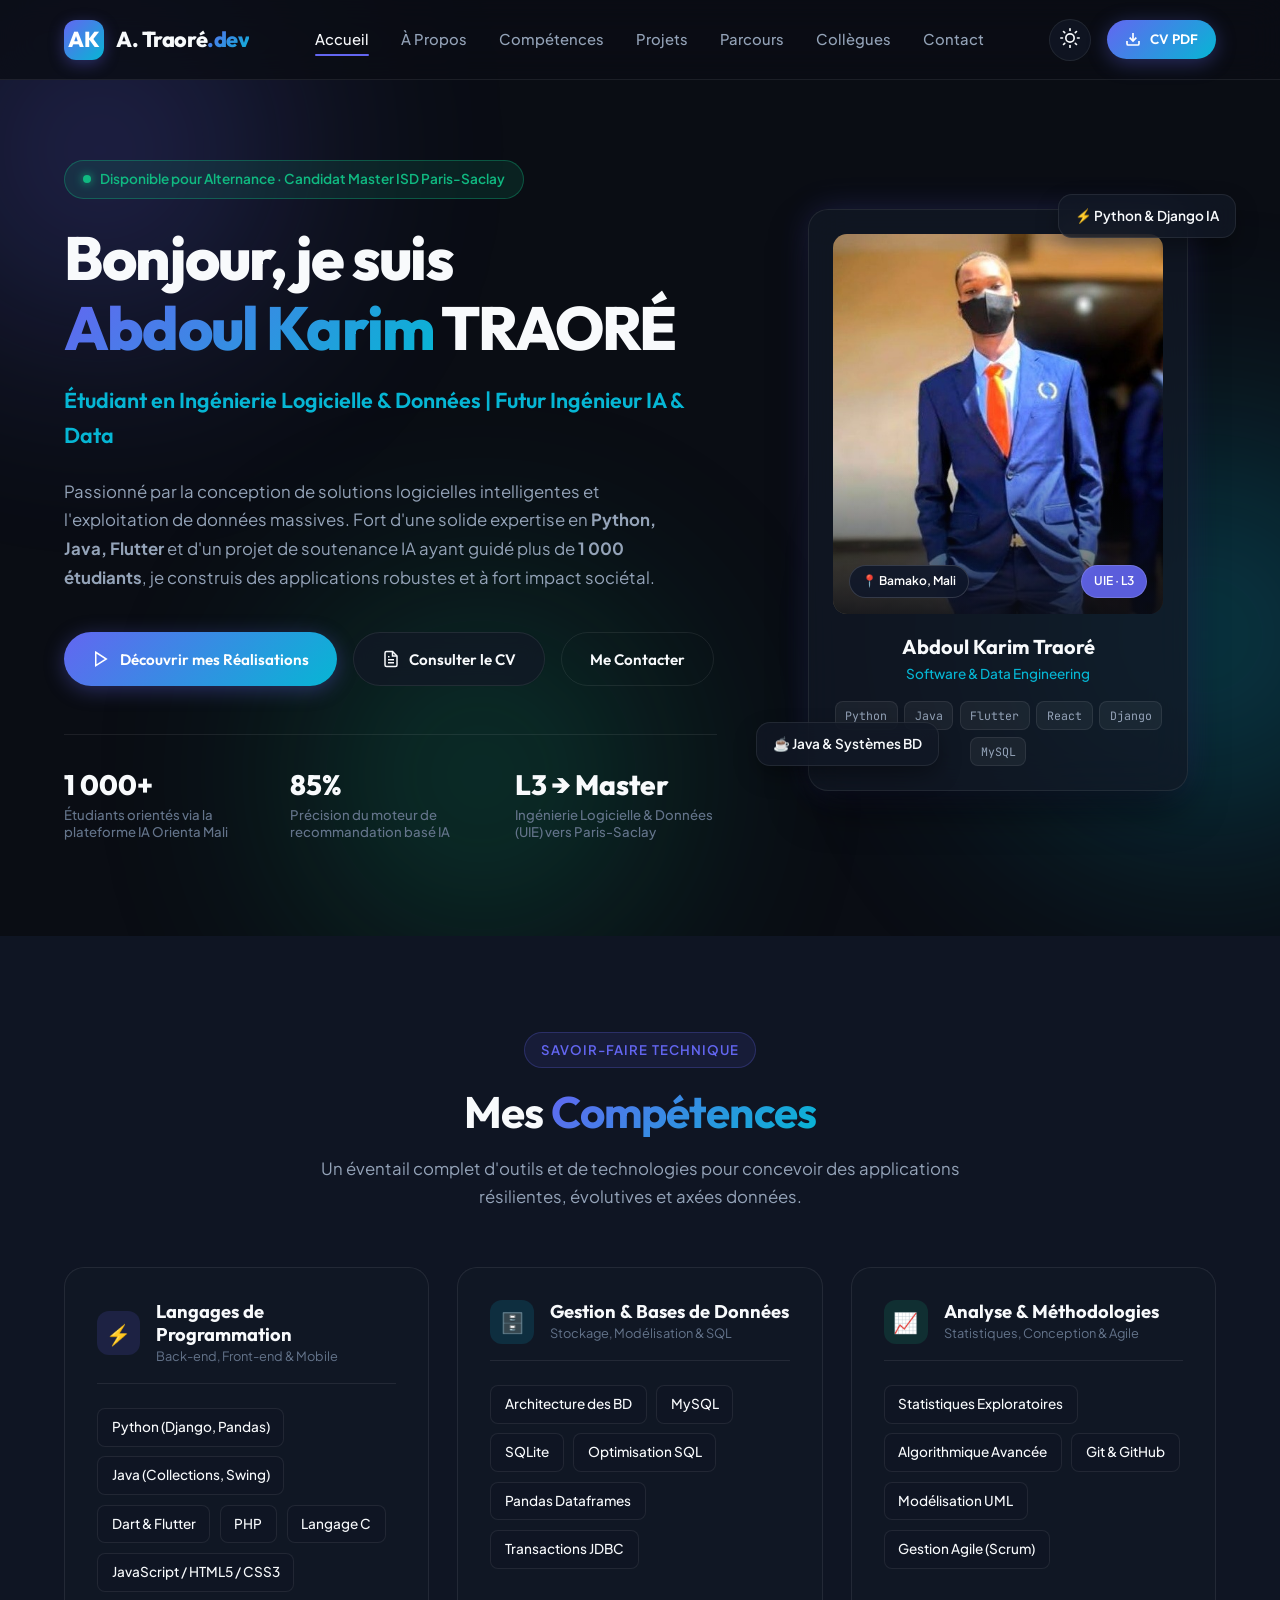
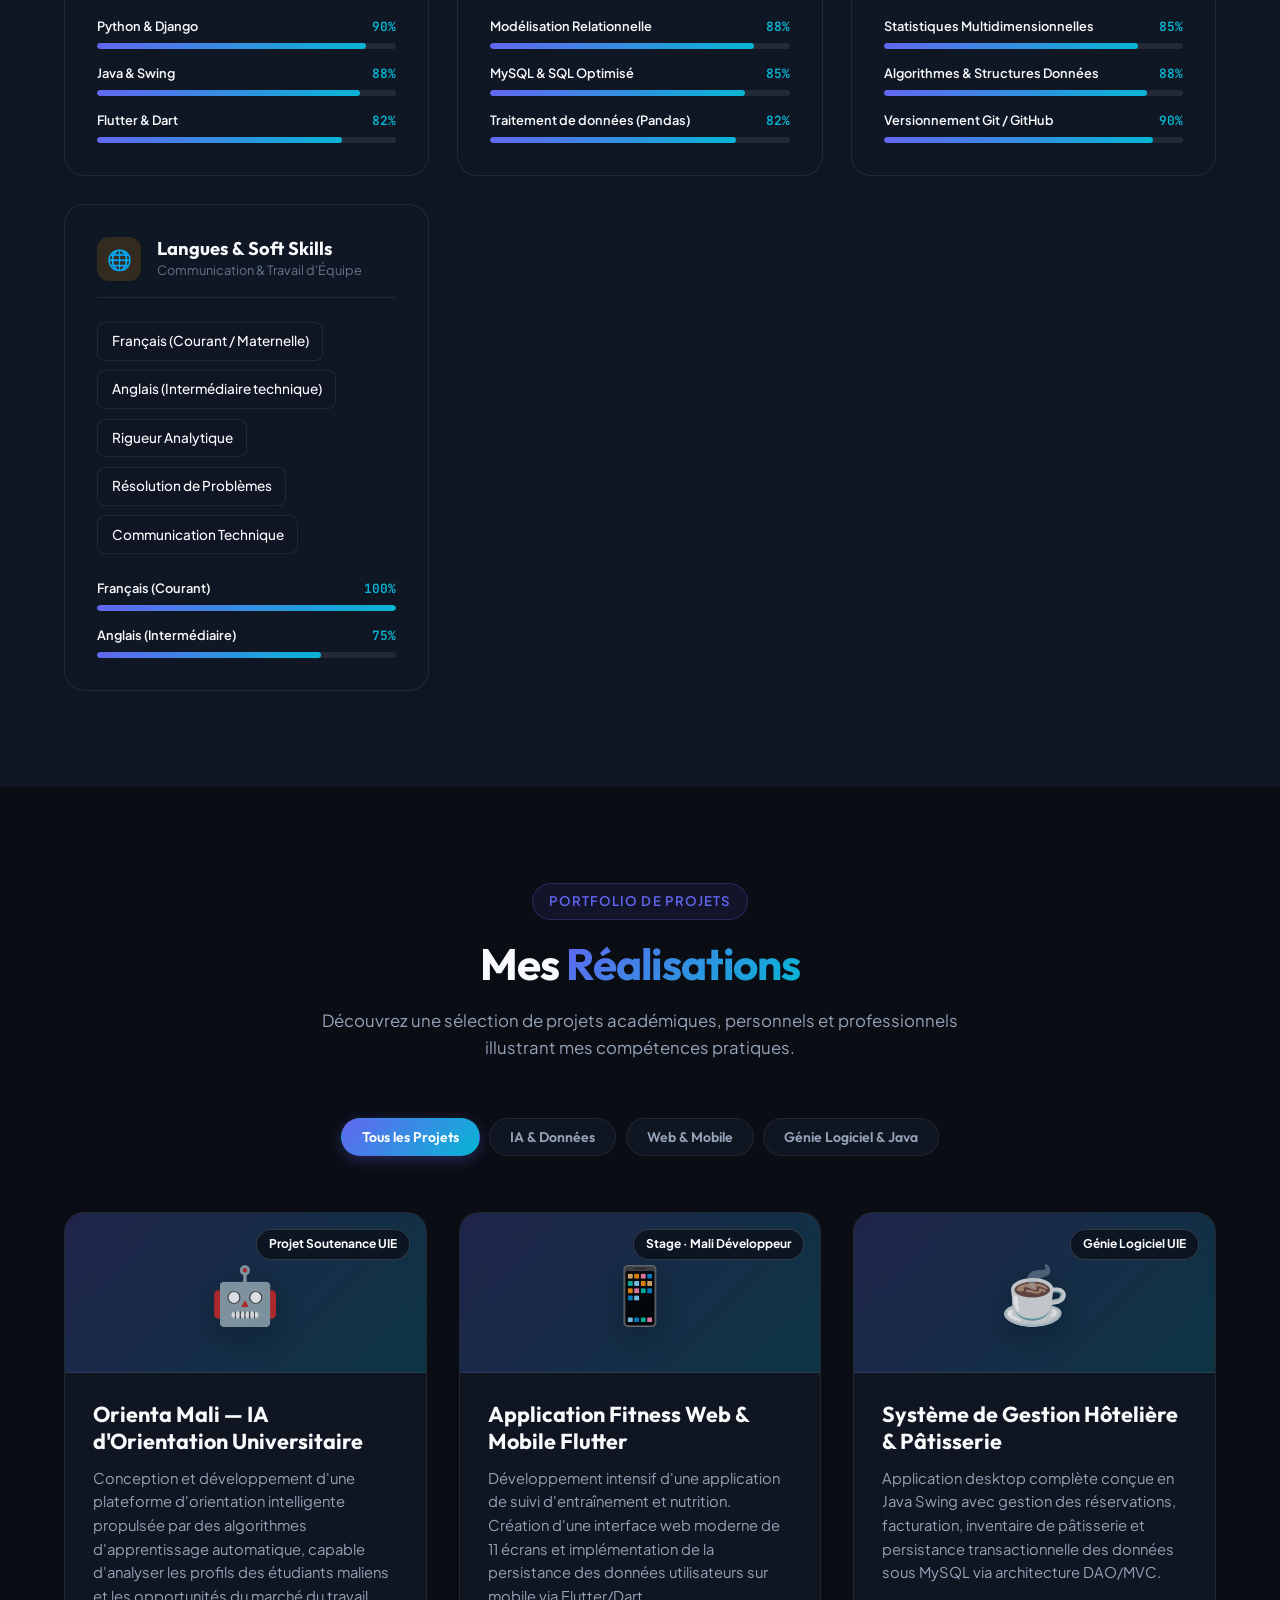
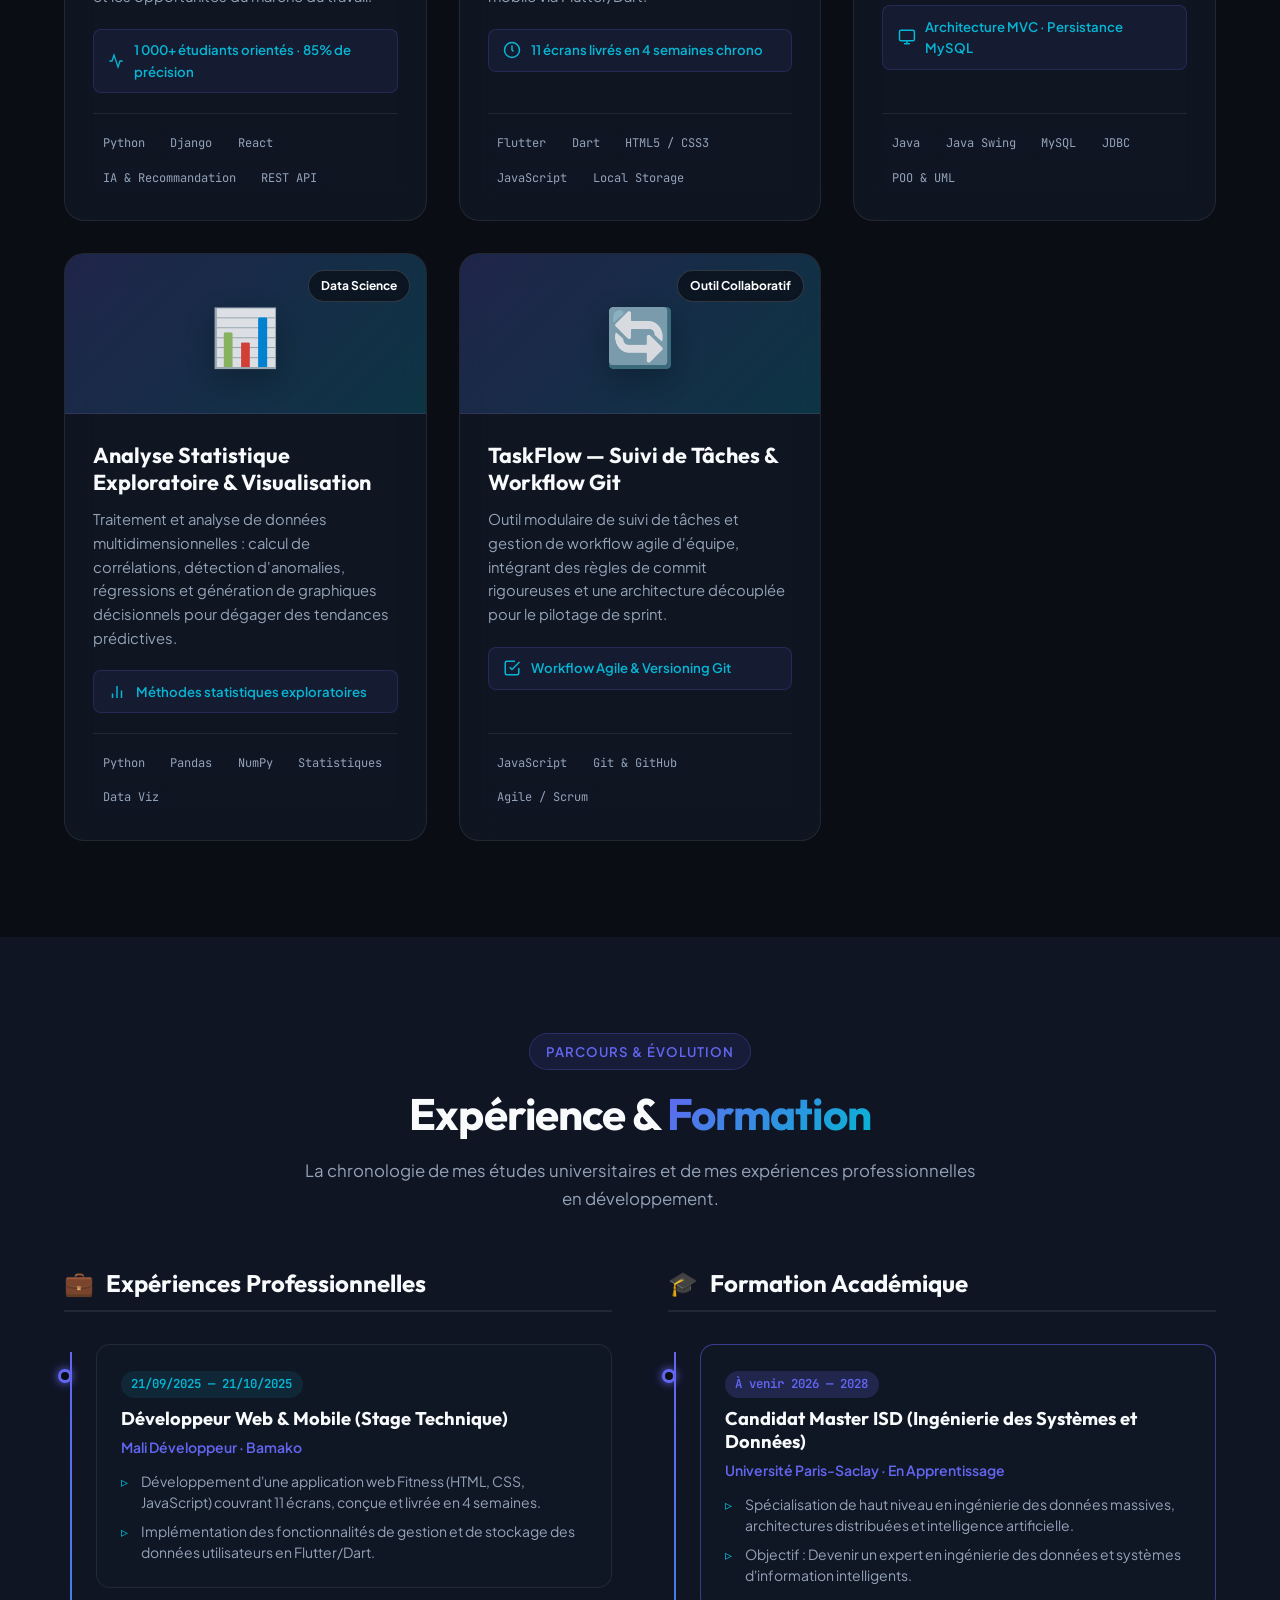
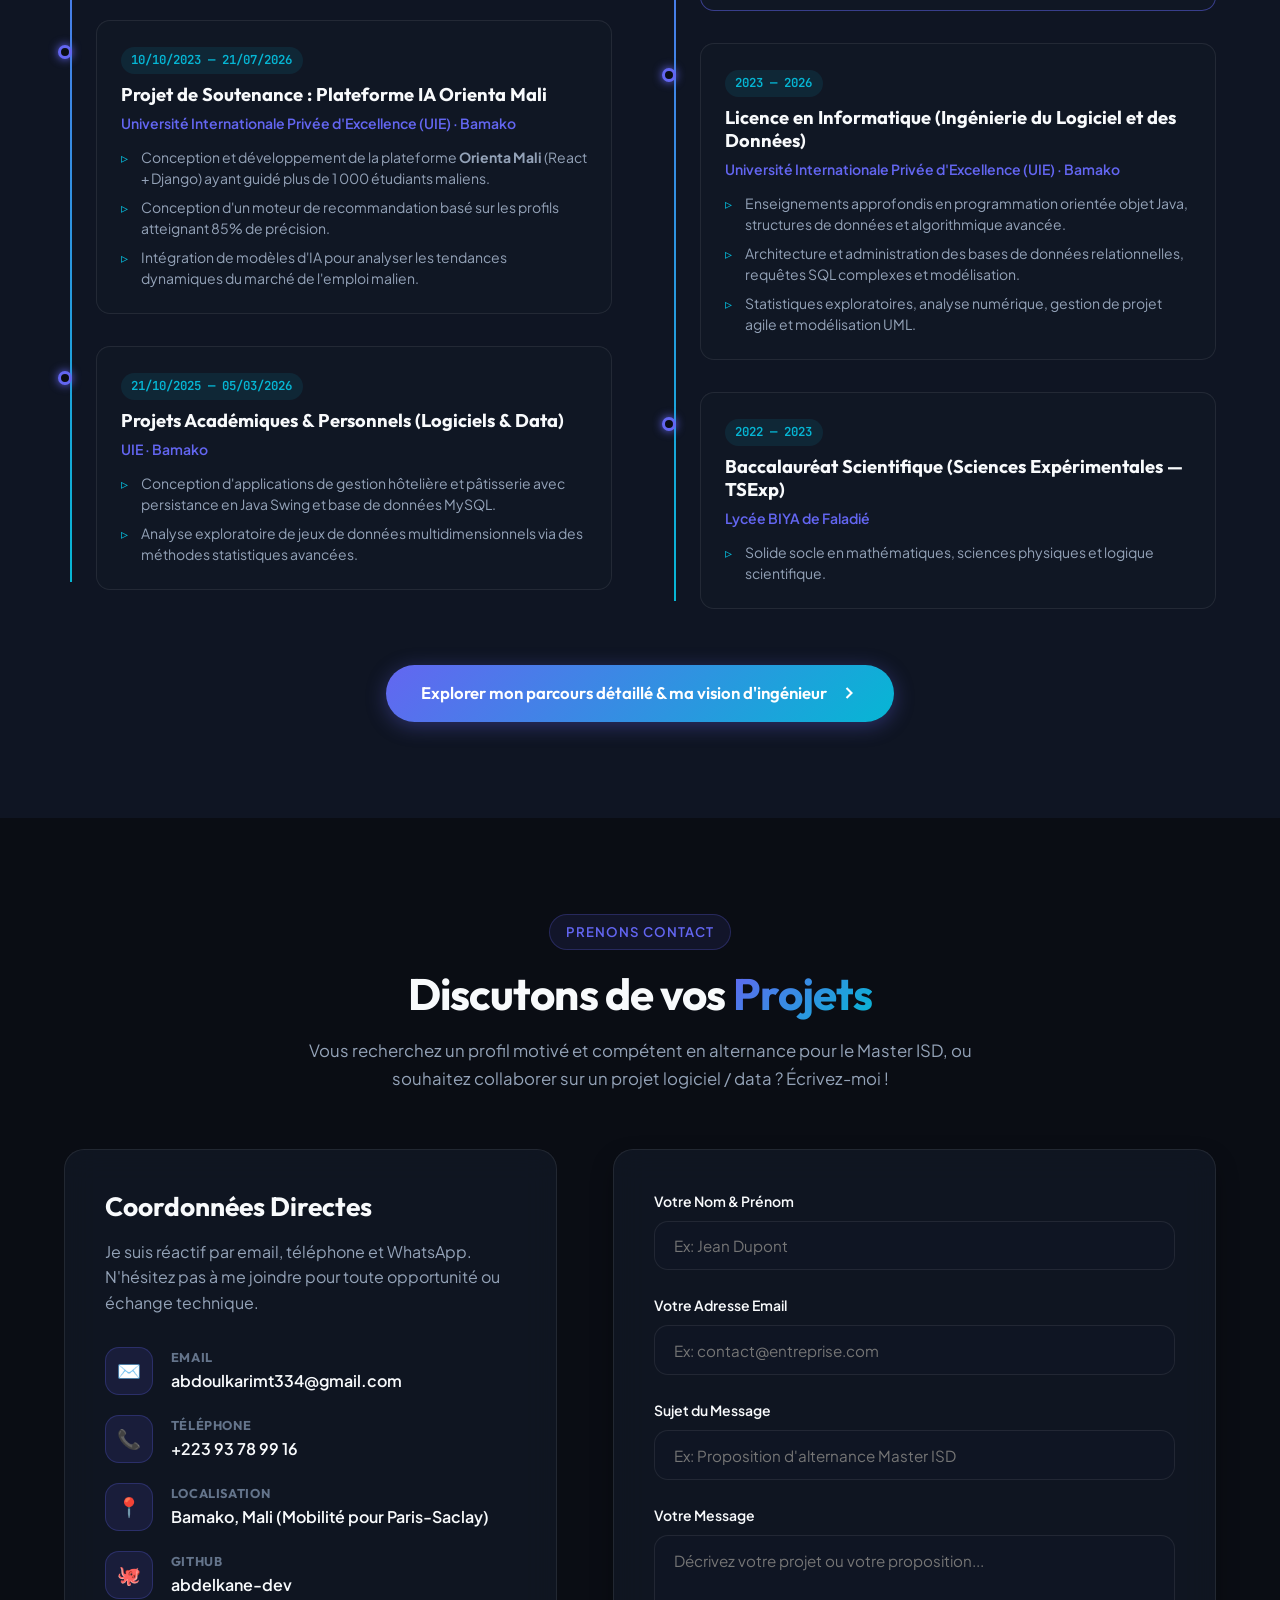
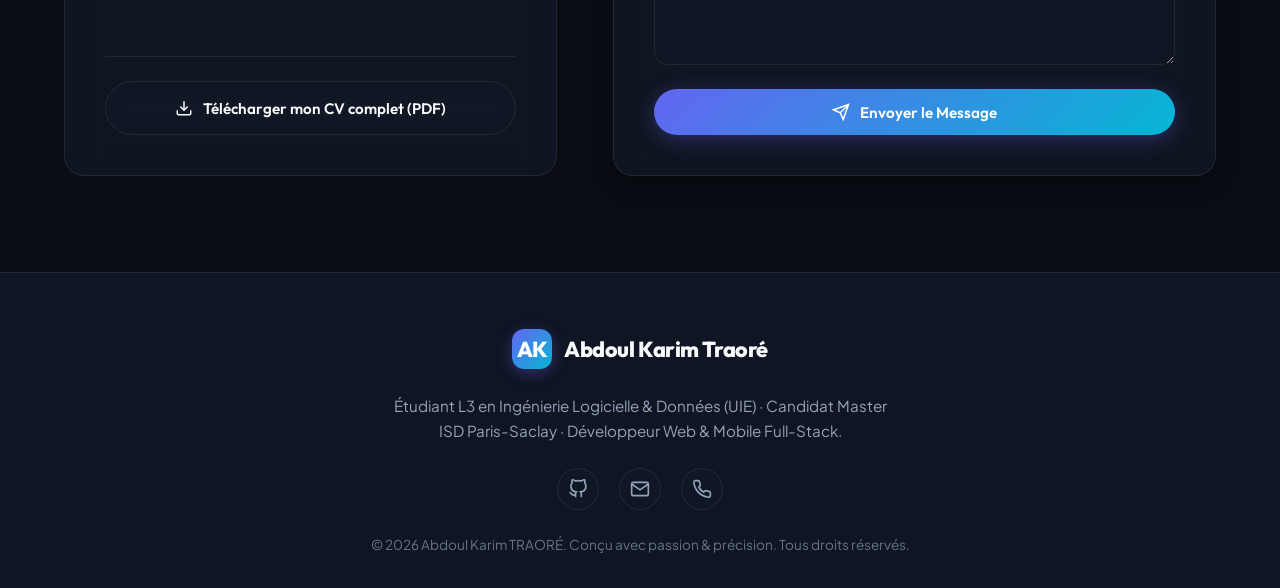
==== commit 2d57c8bf: "merge: integration reussie de la section collegues de CheickBD" ====
--- a/index.html
+++ b/index.html
@@ -17,7 +17,7 @@
   <link href="https://fonts.googleapis.com/css2?family=Outfit:wght@400;500;600;700;800&family=Plus+Jakarta+Sans:wght@300;400;500;600;700&family=JetBrains+Mono:wght@400;500;600&display=swap" rel="stylesheet">
 
   <!-- Stylesheet -->
-  <link rel="stylesheet" href="style.css">
+  <link rel="stylesheet" href="css/style.css">
 </head>
 <body>
 
@@ -36,14 +36,13 @@
 
       <!-- Navigation Links -->
       <nav class="nav-menu" id="nav-menu">
-        <a href="#accueil" class="nav-link active">Accueil</a>
-        <a href="#a-propos" class="nav-link">À Propos</a>
-        <a href="#competences" class="nav-link">Compétences</a>
-        <a href="#projets" class="nav-link">Projets</a>
-        <a href="#parcours" class="nav-link">Parcours</a>
-        <a href="#contact" class="nav-link">Contact</a>
-        <a href="collegues.html" class="nav-link">Collegues</a>
-
+        <a href="index.html#accueil" class="nav-link active">Accueil</a>
+        <a href="a-propos.html" class="nav-link">À Propos</a>
+        <a href="index.html#competences" class="nav-link">Compétences</a>
+        <a href="projet.html" class="nav-link">Projets</a>
+        <a href="parcours.html" class="nav-link">Parcours</a>
+        <a href="collegues.html" class="nav-link">Collègues</a>
+        <a href="pagecontact.html" class="nav-link">Contact</a>
       </nav>
 
       <!-- Action Buttons -->
@@ -161,108 +160,6 @@
     </div>
   </section>
 
-  <!-- Section À Propos -->
-  <section class="section" id="a-propos">
-    <div class="container">
-      <div class="section-header">
-        <div class="section-badge">Profil Professionnel</div>
-        <h2 class="section-title">À Propos de <span class="text-gradient">Moi</span></h2>
-        <p class="section-subtitle">
-          Découvrez mon parcours académique, ma rigueur technique et ma vision pour l'ingénierie des données et le génie logiciel.
-        </p>
-      </div>
-
-      <div class="about-grid">
-        <div class="about-card-main">
-          <p class="about-bio-lead">
-            « Actuellement en L3 Ingénierie du Logiciel et des Données, je me spécialise dans la conception de solutions logicielles orientées vers l'exploitation intelligente des données. »
-          </p>
-          
-          <p class="about-bio-p">
-            Fort de résultats d'excellence en programmation Java, en algorithmique et en analyse statistique, je conçois des systèmes d'information complets, de la modélisation relationnelle de bases de données jusqu'à l'implémentation de modèles d'intelligence artificielle et d'interfaces intuitives.
-          </p>
-
-          <div class="about-highlights">
-            <div class="highlight-item">
-              <div class="highlight-icon">💻</div>
-              <div class="highlight-text">
-                <h4>Génie Logiciel Full-Stack</h4>
-                <p>Développement web et mobile réactif avec Django, React et Flutter.</p>
-              </div>
-            </div>
-            
-            <div class="highlight-item">
-              <div class="highlight-icon">📊</div>
-              <div class="highlight-text">
-                <h4>Data Engineering & IA</h4>
-                <p>Statistiques exploratoires multidimensionnelles et moteurs de recommandation.</p>
-              </div>
-            </div>
-
-            <div class="highlight-item">
-              <div class="highlight-icon">⚙️</div>
-              <div class="highlight-text">
-                <h4>Architecture des BD</h4>
-                <p>Conception, modélisation et optimisation de requêtes SQL (MySQL, SQLite).</p>
-              </div>
-            </div>
-
-            <div class="highlight-item">
-              <div class="highlight-icon">🤝</div>
-              <div class="highlight-text">
-                <h4>Méthodes Agiles & Git</h4>
-                <p>Gestion de projet rigoureuse, modélisation UML et versioning GitHub.</p>
-              </div>
-            </div>
-          </div>
-
-          <!-- Quick Contacts -->
-          <div class="contact-quick-list">
-            <a href="mailto:abdoulkarimt334@gmail.com" class="contact-quick-item">
-              <span class="contact-quick-icon">✉️</span>
-              <span>abdoulkarimt334@gmail.com</span>
-            </a>
-            <a href="tel:+22393789916" class="contact-quick-item">
-              <span class="contact-quick-icon">📞</span>
-              <span>+223 93 78 99 16</span>
-            </a>
-            <a href="https://github.com/abdelkane-dev" target="_blank" rel="noopener noreferrer" class="contact-quick-item">
-              <span class="contact-quick-icon">🐙</span>
-              <span>GitHub : github.com/abdelkane-dev</span>
-            </a>
-          </div>
-        </div>
-
-        <!-- Banner Callout Paris-Saclay -->
-        <div class="about-callout-col">
-          <div class="banner-callout">
-            <span class="callout-badge">Objectif 2026 — 2028</span>
-            <h3>Candidat Master ISD<br><span class="text-gradient">Université Paris-Saclay</span></h3>
-            <p>
-              Je prépare activement mon intégration au <strong>Master Ingénierie des Systèmes et Données (ISD)</strong> en contrat d'apprentissage afin de consolider mon savoir-faire aux côtés d'équipes de pointe et d'évoluer en tant qu'expert en ingénierie des données et intelligence artificielle.
-            </p>
-
-            <ul style="display: flex; flex-direction: column; gap: 0.8rem; margin-bottom: 1.5rem; font-size: 0.9rem; color: var(--text-secondary);">
-              <li style="display: flex; align-items: center; gap: 0.6rem;">
-                <span style="color: var(--accent-tertiary);">✓</span> Forte maîtrise de la POO Java & scripts Python
-              </li>
-              <li style="display: flex; align-items: center; gap: 0.6rem;">
-                <span style="color: var(--accent-tertiary);">✓</span> Bases mathématiques & statistiques éprouvées
-              </li>
-              <li style="display: flex; align-items: center; gap: 0.6rem;">
-                <span style="color: var(--accent-tertiary);">✓</span> Forte capacité d'adaptation et esprit d'équipe
-              </li>
-            </ul>
-
-            <a href="#contact" class="btn btn-primary" style="width: 100%;">
-              <span>Proposer une Alternance / Échanger</span>
-            </a>
-          </div>
-        </div>
-      </div>
-    </div>
-  </section>
-
   <!-- Section Compétences -->
   <section class="section" id="competences" style="background: var(--bg-secondary);">
     <div class="container">
@@ -680,6 +577,14 @@
           </div>
         </div>
       </div>
+
+      <!-- Lien vers la page détaillée parcours.html -->
+      <div style="text-align: center; margin-top: 3.5rem;">
+        <a href="parcours.html" class="btn btn-primary" style="display: inline-flex; align-items: center; gap: 0.75rem; padding: 0.9rem 2.2rem; font-size: 1.05rem;">
+          <span>Explorer mon parcours détaillé & ma vision d'ingénieur</span>
+          <svg width="20" height="20" viewBox="0 0 24 24" fill="none" stroke="currentColor" stroke-width="2.5"><polyline points="9 18 15 12 9 6"></polyline></svg>
+        </a>
+      </div>
     </div>
   </section>
 
@@ -829,6 +734,6 @@
   </footer>
 
   <!-- Script -->
-  <script src="script.js"></script>
+  <script src="js/script.js"></script>
 </body>
 </html>
--- a/css/style.css
+++ b/css/style.css
@@ -0,0 +1,1527 @@
+/* ==========================================================================
+   PORTFOLIO - ABDOUL KARIM TRAORÉ
+   Ingénierie Logicielle & Données | Candidat Master ISD Paris-Saclay
+   Styles & Design System Modern Glassmorphism
+   ========================================================================== */
+
+@import url('https://fonts.googleapis.com/css2?family=Outfit:wght@400;500;600;700;800&family=Plus+Jakarta+Sans:wght@300;400;500;600;700&family=JetBrains+Mono:wght@400;500;600&display=swap');
+
+/* --- Variables & Thème --- */
+:root {
+  /* Mode Sombre (Par défaut) */
+  --bg-primary: #0a0d14;
+  --bg-secondary: #0f1523;
+  --bg-card: rgba(18, 24, 38, 0.75);
+  --bg-card-hover: rgba(26, 35, 54, 0.9);
+  --bg-card-border: rgba(255, 255, 255, 0.08);
+  --bg-card-border-hover: rgba(99, 102, 241, 0.4);
+
+  --text-primary: #f8fafc;
+  --text-secondary: #94a3b8;
+  --text-muted: #64748b;
+
+  --accent-primary: #6366f1;       /* Indigo vibrant */
+  --accent-secondary: #06b6d4;     /* Cyan électrique */
+  --accent-tertiary: #10b981;      /* Émeraude */
+  --accent-warm: #f59e0b;          /* Ambre */
+  
+  --gradient-primary: linear-gradient(135deg, #6366f1 0%, #06b6d4 100%);
+  --gradient-accent: linear-gradient(135deg, #06b6d4 0%, #10b981 100%);
+  --gradient-glow: radial-gradient(circle at 50% 50%, rgba(99, 102, 241, 0.15) 0%, transparent 70%);
+  --gradient-card: linear-gradient(145deg, rgba(255,255,255,0.04) 0%, rgba(255,255,255,0.01) 100%);
+
+  --shadow-sm: 0 4px 6px -1px rgba(0, 0, 0, 0.3);
+  --shadow-md: 0 10px 25px -3px rgba(0, 0, 0, 0.4);
+  --shadow-lg: 0 20px 40px -5px rgba(0, 0, 0, 0.6);
+  --shadow-glow: 0 0 35px -5px rgba(99, 102, 241, 0.3);
+
+  --radius-sm: 8px;
+  --radius-md: 14px;
+  --radius-lg: 20px;
+  --radius-full: 9999px;
+
+  --font-heading: 'Outfit', sans-serif;
+  --font-body: 'Plus Jakarta Sans', sans-serif;
+  --font-mono: 'JetBrains Mono', monospace;
+
+  --nav-height: 80px;
+  --transition-fast: 0.2s cubic-bezier(0.16, 1, 0.3, 1);
+  --transition-normal: 0.3s cubic-bezier(0.16, 1, 0.3, 1);
+  --transition-slow: 0.6s cubic-bezier(0.16, 1, 0.3, 1);
+}
+
+/* Mode Clair */
+[data-theme="light"] {
+  --bg-primary: #f8fafc;
+  --bg-secondary: #eef2f6;
+  --bg-card: rgba(255, 255, 255, 0.85);
+  --bg-card-hover: rgba(255, 255, 255, 0.98);
+  --bg-card-border: rgba(0, 0, 0, 0.08);
+  --bg-card-border-hover: rgba(99, 102, 241, 0.5);
+
+  --text-primary: #0f172a;
+  --text-secondary: #475569;
+  --text-muted: #64748b;
+
+  --shadow-sm: 0 2px 4px rgba(0, 0, 0, 0.05);
+  --shadow-md: 0 8px 20px rgba(0, 0, 0, 0.08);
+  --shadow-lg: 0 15px 35px rgba(0, 0, 0, 0.12);
+  --shadow-glow: 0 0 25px rgba(99, 102, 241, 0.2);
+
+  --gradient-glow: radial-gradient(circle at 50% 50%, rgba(99, 102, 241, 0.08) 0%, transparent 70%);
+  --gradient-card: linear-gradient(145deg, rgba(255,255,255,0.9) 0%, rgba(240,244,248,0.7) 100%);
+}
+
+/* --- Base & Reset --- */
+*, *::before, *::after {
+  box-sizing: border-box;
+  margin: 0;
+  padding: 0;
+}
+
+html {
+  scroll-behavior: smooth;
+  font-size: 16px;
+}
+
+body {
+  font-family: var(--font-body);
+  background-color: var(--bg-primary);
+  color: var(--text-primary);
+  line-height: 1.65;
+  overflow-x: hidden;
+  position: relative;
+  transition: background-color var(--transition-normal), color var(--transition-normal);
+  -webkit-font-smoothing: antialiased;
+}
+
+/* Background Atmosphere Elements */
+.bg-glow-orb {
+  position: fixed;
+  border-radius: 50%;
+  filter: blur(120px);
+  pointer-events: none;
+  z-index: 0;
+  opacity: 0.45;
+  transition: opacity var(--transition-normal);
+}
+
+.bg-orb-1 {
+  width: 500px;
+  height: 500px;
+  background: radial-gradient(circle, #6366f1 0%, transparent 70%);
+  top: -100px;
+  left: -150px;
+}
+
+.bg-orb-2 {
+  width: 550px;
+  height: 550px;
+  background: radial-gradient(circle, #06b6d4 0%, transparent 70%);
+  top: 40%;
+  right: -200px;
+}
+
+.bg-orb-3 {
+  width: 450px;
+  height: 450px;
+  background: radial-gradient(circle, #10b981 0%, transparent 70%);
+  bottom: -100px;
+  left: 20%;
+}
+
+.container {
+  width: 100%;
+  max-width: 1200px;
+  margin: 0 auto;
+  padding: 0 1.5rem;
+  position: relative;
+  z-index: 1;
+}
+
+a {
+  color: inherit;
+  text-decoration: none;
+  transition: all var(--transition-fast);
+}
+
+ul {
+  list-style: none;
+}
+
+img {
+  max-width: 100%;
+  height: auto;
+  display: block;
+}
+
+/* --- Typographie --- */
+h1, h2, h3, h4, h5, h6 {
+  font-family: var(--font-heading);
+  font-weight: 700;
+  color: var(--text-primary);
+  line-height: 1.25;
+}
+
+.text-gradient {
+  background: var(--gradient-primary);
+  -webkit-background-clip: text;
+  -webkit-text-fill-color: transparent;
+  display: inline-block;
+}
+
+.text-gradient-cyan {
+  background: var(--gradient-accent);
+  -webkit-background-clip: text;
+  -webkit-text-fill-color: transparent;
+  display: inline-block;
+}
+
+.section-badge {
+  display: inline-flex;
+  align-items: center;
+  gap: 0.5rem;
+  padding: 0.4rem 1rem;
+  background: rgba(99, 102, 241, 0.1);
+  border: 1px solid rgba(99, 102, 241, 0.25);
+  border-radius: var(--radius-full);
+  color: var(--accent-primary);
+  font-size: 0.825rem;
+  font-weight: 600;
+  text-transform: uppercase;
+  letter-spacing: 0.08em;
+  margin-bottom: 1rem;
+}
+
+[data-theme="light"] .section-badge {
+  background: rgba(99, 102, 241, 0.08);
+  border-color: rgba(99, 102, 241, 0.3);
+}
+
+.section-title {
+  font-size: clamp(2rem, 3.5vw, 2.75rem);
+  margin-bottom: 1rem;
+  letter-spacing: -0.02em;
+}
+
+.section-subtitle {
+  color: var(--text-secondary);
+  font-size: 1.05rem;
+  max-width: 680px;
+  margin: 0 auto 3.5rem auto;
+}
+
+.section-header {
+  text-align: center;
+  margin-bottom: 3.5rem;
+}
+
+/* --- Boutons --- */
+.btn {
+  display: inline-flex;
+  align-items: center;
+  justify-content: center;
+  gap: 0.6rem;
+  padding: 0.85rem 1.75rem;
+  border-radius: var(--radius-full);
+  font-family: var(--font-heading);
+  font-weight: 600;
+  font-size: 0.95rem;
+  cursor: pointer;
+  transition: all var(--transition-fast);
+  border: none;
+  outline: none;
+  text-align: center;
+}
+
+.btn-primary {
+  background: var(--gradient-primary);
+  color: #ffffff;
+  box-shadow: 0 4px 20px rgba(99, 102, 241, 0.35);
+}
+
+.btn-primary:hover {
+  transform: translateY(-2px);
+  box-shadow: 0 8px 30px rgba(99, 102, 241, 0.5);
+}
+
+.btn-secondary {
+  background: var(--bg-card);
+  color: var(--text-primary);
+  border: 1px solid var(--bg-card-border);
+  backdrop-filter: blur(10px);
+}
+
+.btn-secondary:hover {
+  background: var(--bg-card-hover);
+  border-color: var(--accent-primary);
+  transform: translateY(-2px);
+  color: var(--accent-primary);
+}
+
+.btn-outline {
+  background: transparent;
+  color: var(--text-primary);
+  border: 1px solid var(--bg-card-border);
+}
+
+.btn-outline:hover {
+  border-color: var(--accent-secondary);
+  color: var(--accent-secondary);
+  background: rgba(6, 182, 212, 0.08);
+  transform: translateY(-2px);
+}
+
+.btn-sm {
+  padding: 0.5rem 1.1rem;
+  font-size: 0.85rem;
+}
+
+/* --- Navigation Header --- */
+.site-header {
+  position: sticky;
+  top: 0;
+  left: 0;
+  width: 100%;
+  height: var(--nav-height);
+  z-index: 100;
+  background: rgba(10, 13, 20, 0.8);
+  backdrop-filter: blur(16px);
+  -webkit-backdrop-filter: blur(16px);
+  border-bottom: 1px solid var(--bg-card-border);
+  transition: all var(--transition-normal);
+}
+
+[data-theme="light"] .site-header {
+  background: rgba(248, 250, 252, 0.85);
+}
+
+.site-header .container {
+  height: 100%;
+  display: flex;
+  align-items: center;
+  justify-content: space-between;
+}
+
+.logo-brand {
+  display: flex;
+  align-items: center;
+  gap: 0.75rem;
+  font-family: var(--font-heading);
+  font-weight: 800;
+  font-size: 1.35rem;
+  letter-spacing: -0.02em;
+}
+
+.logo-badge {
+  width: 40px;
+  height: 40px;
+  background: var(--gradient-primary);
+  border-radius: 12px;
+  display: flex;
+  align-items: center;
+  justify-content: center;
+  color: #fff;
+  font-weight: 800;
+  box-shadow: 0 4px 15px rgba(99, 102, 241, 0.35);
+}
+
+.nav-menu {
+  display: flex;
+  align-items: center;
+  gap: 2rem;
+}
+
+.nav-link {
+  font-size: 0.925rem;
+  font-weight: 500;
+  color: var(--text-secondary);
+  position: relative;
+  padding: 0.25rem 0;
+}
+
+.nav-link::after {
+  content: '';
+  position: absolute;
+  bottom: 0;
+  left: 0;
+  width: 0%;
+  height: 2px;
+  background: var(--accent-primary);
+  transition: width var(--transition-fast);
+  border-radius: 2px;
+}
+
+.nav-link:hover,
+.nav-link.active {
+  color: var(--text-primary);
+}
+
+.nav-link:hover::after,
+.nav-link.active::after {
+  width: 100%;
+}
+
+.nav-actions {
+  display: flex;
+  align-items: center;
+  gap: 1rem;
+}
+
+.theme-toggle-btn {
+  background: var(--bg-card);
+  border: 1px solid var(--bg-card-border);
+  color: var(--text-primary);
+  width: 42px;
+  height: 42px;
+  border-radius: 50%;
+  display: flex;
+  align-items: center;
+  justify-content: center;
+  cursor: pointer;
+  transition: all var(--transition-fast);
+}
+
+.theme-toggle-btn:hover {
+  transform: rotate(20deg) scale(1.08);
+  border-color: var(--accent-primary);
+}
+
+.mobile-nav-toggle {
+  display: none;
+  background: none;
+  border: none;
+  color: var(--text-primary);
+  font-size: 1.5rem;
+  cursor: pointer;
+}
+
+/* --- Hero Section --- */
+.hero-section {
+  padding: 5rem 0 6rem 0;
+  min-height: calc(100vh - var(--nav-height));
+  display: flex;
+  align-items: center;
+  position: relative;
+}
+
+.hero-grid {
+  display: grid;
+  grid-template-columns: 1.2fr 0.8fr;
+  align-items: center;
+  gap: 4rem;
+}
+
+.hero-status-pill {
+  display: inline-flex;
+  align-items: center;
+  gap: 0.6rem;
+  padding: 0.45rem 1.1rem;
+  background: rgba(16, 185, 129, 0.12);
+  border: 1px solid rgba(16, 185, 129, 0.35);
+  border-radius: var(--radius-full);
+  color: var(--accent-tertiary);
+  font-size: 0.85rem;
+  font-weight: 600;
+  margin-bottom: 1.5rem;
+}
+
+.status-dot {
+  width: 8px;
+  height: 8px;
+  border-radius: 50%;
+  background-color: var(--accent-tertiary);
+  box-shadow: 0 0 10px var(--accent-tertiary);
+  animation: pulseDot 2s infinite ease-in-out;
+}
+
+@keyframes pulseDot {
+  0%, 100% { opacity: 1; transform: scale(1); }
+  50% { opacity: 0.4; transform: scale(1.3); }
+}
+
+.hero-title {
+  font-size: clamp(2.5rem, 5vw, 3.8rem);
+  font-weight: 800;
+  line-height: 1.15;
+  margin-bottom: 1.25rem;
+  letter-spacing: -0.03em;
+}
+
+.hero-subtitle {
+  font-family: var(--font-heading);
+  font-size: clamp(1.15rem, 2vw, 1.35rem);
+  color: var(--accent-secondary);
+  font-weight: 600;
+  margin-bottom: 1.5rem;
+}
+
+.hero-description {
+  font-size: 1.05rem;
+  color: var(--text-secondary);
+  margin-bottom: 2.5rem;
+  line-height: 1.7;
+  max-width: 620px;
+}
+
+.hero-cta-group {
+  display: flex;
+  flex-wrap: wrap;
+  gap: 1rem;
+  margin-bottom: 3rem;
+}
+
+.hero-meta-stats {
+  display: grid;
+  grid-template-columns: repeat(3, 1fr);
+  gap: 1.5rem;
+  padding-top: 2rem;
+  border-top: 1px solid var(--bg-card-border);
+}
+
+.stat-item h3 {
+  font-size: 1.75rem;
+  font-weight: 800;
+  color: var(--text-primary);
+  margin-bottom: 0.2rem;
+}
+
+.stat-item p {
+  font-size: 0.825rem;
+  color: var(--text-muted);
+  font-weight: 500;
+  line-height: 1.3;
+}
+
+/* Hero Visual / Avatar Card */
+.hero-visual-card {
+  position: relative;
+  display: flex;
+  justify-content: center;
+}
+
+.profile-card-wrapper {
+  position: relative;
+  width: 100%;
+  max-width: 380px;
+  background: var(--bg-card);
+  border: 1px solid var(--bg-card-border);
+  border-radius: var(--radius-lg);
+  padding: 1.5rem;
+  backdrop-filter: blur(20px);
+  box-shadow: var(--shadow-lg), var(--shadow-glow);
+  transition: transform var(--transition-normal);
+}
+
+.profile-card-wrapper:hover {
+  transform: translateY(-6px);
+  border-color: var(--accent-primary);
+}
+
+.profile-img-container {
+  width: 100%;
+  aspect-ratio: 1 / 1.15;
+  border-radius: calc(var(--radius-lg) - 6px);
+  overflow: hidden;
+  position: relative;
+  margin-bottom: 1.25rem;
+  background: #111827;
+}
+
+.profile-img {
+  width: 100%;
+  height: 100%;
+  object-fit: cover;
+  object-position: center top;
+  transition: transform var(--transition-slow);
+}
+
+.profile-card-wrapper:hover .profile-img {
+  transform: scale(1.05);
+}
+
+.profile-img-overlay {
+  position: absolute;
+  inset: 0;
+  background: linear-gradient(180deg, transparent 60%, rgba(10, 13, 20, 0.85) 100%);
+  pointer-events: none;
+}
+
+.profile-badge-overlay {
+  position: absolute;
+  bottom: 1rem;
+  left: 1rem;
+  right: 1rem;
+  display: flex;
+  justify-content: space-between;
+  align-items: center;
+}
+
+.floating-tag {
+  background: rgba(15, 23, 42, 0.85);
+  backdrop-filter: blur(8px);
+  border: 1px solid rgba(255, 255, 255, 0.15);
+  padding: 0.35rem 0.75rem;
+  border-radius: var(--radius-full);
+  font-size: 0.75rem;
+  font-weight: 600;
+  color: #fff;
+}
+
+.profile-details {
+  text-align: center;
+}
+
+.profile-name {
+  font-size: 1.25rem;
+  margin-bottom: 0.25rem;
+}
+
+.profile-role {
+  font-size: 0.85rem;
+  color: var(--accent-secondary);
+  font-weight: 500;
+  margin-bottom: 1rem;
+}
+
+.tech-pills-row {
+  display: flex;
+  flex-wrap: wrap;
+  gap: 0.4rem;
+  justify-content: center;
+}
+
+.mini-pill {
+  font-family: var(--font-mono);
+  font-size: 0.725rem;
+  padding: 0.25rem 0.6rem;
+  background: rgba(255, 255, 255, 0.05);
+  border: 1px solid var(--bg-card-border);
+  border-radius: var(--radius-sm);
+  color: var(--text-secondary);
+}
+
+[data-theme="light"] .mini-pill {
+  background: rgba(0, 0, 0, 0.04);
+}
+
+/* Floating Tech Badges */
+.floating-badge {
+  position: absolute;
+  padding: 0.6rem 1rem;
+  background: var(--bg-card);
+  border: 1px solid var(--bg-card-border);
+  border-radius: var(--radius-md);
+  backdrop-filter: blur(15px);
+  box-shadow: var(--shadow-md);
+  display: flex;
+  align-items: center;
+  gap: 0.6rem;
+  font-size: 0.85rem;
+  font-weight: 600;
+  z-index: 2;
+  animation: floatAnim 6s ease-in-out infinite;
+}
+
+.badge-top-right {
+  top: -15px;
+  right: -20px;
+  animation-delay: 0s;
+}
+
+.badge-bottom-left {
+  bottom: 25px;
+  left: -25px;
+  animation-delay: 3s;
+}
+
+@keyframes floatAnim {
+  0%, 100% { transform: translateY(0); }
+  50% { transform: translateY(-10px); }
+}
+
+/* --- Section À Propos (About) --- */
+.section {
+  padding: 6rem 0;
+  position: relative;
+}
+
+.about-grid {
+  display: grid;
+  grid-template-columns: 1.1fr 0.9fr;
+  gap: 3.5rem;
+  align-items: center;
+}
+
+.about-card-main {
+  background: var(--bg-card);
+  border: 1px solid var(--bg-card-border);
+  border-radius: var(--radius-lg);
+  padding: 2.5rem;
+  backdrop-filter: blur(16px);
+  box-shadow: var(--shadow-md);
+}
+
+.about-bio-lead {
+  font-size: 1.15rem;
+  color: var(--text-primary);
+  font-weight: 500;
+  line-height: 1.7;
+  margin-bottom: 1.5rem;
+}
+
+.about-bio-p {
+  color: var(--text-secondary);
+  margin-bottom: 2rem;
+  line-height: 1.7;
+}
+
+.about-highlights {
+  display: grid;
+  grid-template-columns: 1fr 1fr;
+  gap: 1.25rem;
+  margin-bottom: 2.5rem;
+}
+
+.highlight-item {
+  display: flex;
+  align-items: flex-start;
+  gap: 0.85rem;
+}
+
+.highlight-icon {
+  width: 38px;
+  height: 38px;
+  border-radius: 10px;
+  background: rgba(99, 102, 241, 0.12);
+  color: var(--accent-primary);
+  display: flex;
+  align-items: center;
+  justify-content: center;
+  flex-shrink: 0;
+  font-size: 1.1rem;
+}
+
+.highlight-text h2,
+.highlight-text h4 {
+  font-size: 0.95rem;
+  margin-bottom: 0.2rem;
+}
+
+.highlight-text p {
+  font-size: 0.825rem;
+  color: var(--text-muted);
+}
+
+.contact-quick-list {
+  display: flex;
+  flex-direction: column;
+  gap: 1rem;
+}
+
+.contact-quick-item {
+  display: flex;
+  align-items: center;
+  gap: 1rem;
+  padding: 0.9rem 1.2rem;
+  background: var(--bg-secondary);
+  border-radius: var(--radius-md);
+  border: 1px solid var(--bg-card-border);
+  color: var(--text-secondary);
+  font-size: 0.925rem;
+  transition: all var(--transition-fast);
+}
+
+.contact-quick-item:hover {
+  border-color: var(--accent-primary);
+  color: var(--text-primary);
+  transform: translateX(4px);
+}
+
+.contact-quick-icon {
+  color: var(--accent-secondary);
+  font-size: 1.1rem;
+}
+
+/* Paris-Saclay Callout Box */
+.banner-callout {
+  background: linear-gradient(135deg, rgba(99, 102, 241, 0.15) 0%, rgba(6, 182, 212, 0.15) 100%);
+  border: 1px solid rgba(99, 102, 241, 0.35);
+  border-radius: var(--radius-lg);
+  padding: 2.25rem;
+  position: relative;
+  overflow: hidden;
+  backdrop-filter: blur(15px);
+}
+
+.banner-callout::before {
+  content: '';
+  position: absolute;
+  top: 0;
+  right: 0;
+  width: 200px;
+  height: 200px;
+  background: radial-gradient(circle, rgba(99, 102, 241, 0.2) 0%, transparent 70%);
+  border-radius: 50%;
+  pointer-events: none;
+}
+
+.callout-badge {
+  display: inline-block;
+  background: var(--accent-primary);
+  color: #fff;
+  font-size: 0.75rem;
+  font-weight: 700;
+  text-transform: uppercase;
+  letter-spacing: 0.05em;
+  padding: 0.35rem 0.8rem;
+  border-radius: var(--radius-full);
+  margin-bottom: 1rem;
+}
+
+.banner-callout h2,
+.banner-callout h3 {
+  font-size: 1.45rem;
+  margin-bottom: 0.85rem;
+  line-height: 1.3;
+}
+
+.banner-callout p {
+  color: var(--text-secondary);
+  font-size: 0.95rem;
+  line-height: 1.6;
+  margin-bottom: 1.5rem;
+}
+
+/* --- Section Compétences (Skills) --- */
+.skills-grid {
+  display: grid;
+  grid-template-columns: repeat(auto-fit, minmax(280px, 1fr));
+  gap: 1.75rem;
+}
+
+.skill-domain-card {
+  background: var(--bg-card);
+  border: 1px solid var(--bg-card-border);
+  border-radius: var(--radius-lg);
+  padding: 2rem;
+  backdrop-filter: blur(16px);
+  transition: all var(--transition-normal);
+  display: flex;
+  flex-direction: column;
+}
+
+.skill-domain-card:hover {
+  transform: translateY(-5px);
+  border-color: var(--bg-card-border-hover);
+  box-shadow: var(--shadow-md);
+}
+
+.domain-header {
+  display: flex;
+  align-items: center;
+  gap: 1rem;
+  margin-bottom: 1.5rem;
+  padding-bottom: 1rem;
+  border-bottom: 1px solid var(--bg-card-border);
+}
+
+.domain-icon {
+  width: 44px;
+  height: 44px;
+  border-radius: 12px;
+  display: flex;
+  align-items: center;
+  justify-content: center;
+  font-size: 1.25rem;
+}
+
+.icon-purple {
+  background: rgba(99, 102, 241, 0.15);
+  color: #818cf8;
+}
+
+.icon-cyan {
+  background: rgba(6, 182, 212, 0.15);
+  color: #22d3ee;
+}
+
+.icon-green {
+  background: rgba(16, 185, 129, 0.15);
+  color: #34d399;
+}
+
+.icon-amber {
+  background: rgba(245, 158, 11, 0.15);
+  color: #fbbf24;
+}
+
+.domain-header h3 {
+  font-size: 1.15rem;
+  font-weight: 700;
+}
+
+.skill-tags-cloud {
+  display: flex;
+  flex-wrap: wrap;
+  gap: 0.6rem;
+  margin-bottom: 1.5rem;
+}
+
+.skill-tag {
+  display: inline-flex;
+  align-items: center;
+  gap: 0.45rem;
+  padding: 0.45rem 0.85rem;
+  background: var(--bg-secondary);
+  border: 1px solid var(--bg-card-border);
+  border-radius: var(--radius-sm);
+  font-size: 0.85rem;
+  font-weight: 500;
+  color: var(--text-primary);
+  transition: all var(--transition-fast);
+}
+
+.skill-tag:hover {
+  border-color: var(--accent-primary);
+  background: rgba(99, 102, 241, 0.1);
+  transform: translateY(-2px);
+}
+
+.skill-level-bars {
+  margin-top: auto;
+  display: flex;
+  flex-direction: column;
+  gap: 0.9rem;
+}
+
+.skill-bar-item {
+  display: flex;
+  flex-direction: column;
+  gap: 0.35rem;
+}
+
+.skill-bar-label {
+  display: flex;
+  justify-content: space-between;
+  font-size: 0.8rem;
+  font-weight: 600;
+}
+
+.skill-bar-label span:last-child {
+  color: var(--accent-secondary);
+  font-family: var(--font-mono);
+}
+
+.skill-track {
+  width: 100%;
+  height: 6px;
+  background: rgba(255, 255, 255, 0.08);
+  border-radius: var(--radius-full);
+  overflow: hidden;
+}
+
+[data-theme="light"] .skill-track {
+  background: rgba(0, 0, 0, 0.06);
+}
+
+.skill-fill {
+  height: 100%;
+  border-radius: var(--radius-full);
+  background: var(--gradient-primary);
+  transition: width 1.2s cubic-bezier(0.16, 1, 0.3, 1);
+}
+
+/* --- Section Projets (Projects Showcase) --- */
+.projects-filter-bar {
+  display: flex;
+  justify-content: center;
+  flex-wrap: wrap;
+  gap: 0.6rem;
+  margin-bottom: 3rem;
+}
+
+.filter-btn {
+  padding: 0.55rem 1.25rem;
+  border-radius: var(--radius-full);
+  background: var(--bg-card);
+  border: 1px solid var(--bg-card-border);
+  color: var(--text-secondary);
+  font-family: var(--font-heading);
+  font-weight: 600;
+  font-size: 0.875rem;
+  cursor: pointer;
+  transition: all var(--transition-fast);
+}
+
+.filter-btn:hover {
+  color: var(--text-primary);
+  border-color: var(--accent-primary);
+}
+
+.filter-btn.active {
+  background: var(--gradient-primary);
+  color: #fff;
+  border-color: transparent;
+  box-shadow: 0 4px 15px rgba(99, 102, 241, 0.3);
+}
+
+.projects-grid {
+  display: grid;
+  grid-template-columns: repeat(auto-fill, minmax(350px, 1fr));
+  gap: 2rem;
+}
+
+.project-card {
+  background: var(--bg-card);
+  border: 1px solid var(--bg-card-border);
+  border-radius: var(--radius-lg);
+  overflow: hidden;
+  backdrop-filter: blur(16px);
+  display: flex;
+  flex-direction: column;
+  transition: all var(--transition-normal);
+  position: relative;
+}
+
+.project-card:hover {
+  transform: translateY(-8px);
+  border-color: var(--bg-card-border-hover);
+  box-shadow: var(--shadow-lg), var(--shadow-glow);
+}
+
+.project-header-graphic {
+  height: 160px;
+  position: relative;
+  display: flex;
+  align-items: center;
+  justify-content: center;
+  overflow: hidden;
+  background: linear-gradient(135deg, rgba(99, 102, 241, 0.2) 0%, rgba(6, 182, 212, 0.2) 100%);
+  border-bottom: 1px solid var(--bg-card-border);
+}
+
+.project-badge-tag {
+  position: absolute;
+  top: 1rem;
+  right: 1rem;
+  font-size: 0.75rem;
+  font-weight: 700;
+  padding: 0.3rem 0.75rem;
+  border-radius: var(--radius-full);
+  background: rgba(10, 13, 20, 0.75);
+  backdrop-filter: blur(8px);
+  color: #fff;
+  border: 1px solid rgba(255, 255, 255, 0.15);
+}
+
+.project-icon-art {
+  font-size: 3.5rem;
+  opacity: 0.85;
+  filter: drop-shadow(0 10px 15px rgba(0, 0, 0, 0.3));
+  transition: transform var(--transition-fast);
+}
+
+.project-card:hover .project-icon-art {
+  transform: scale(1.15) rotate(5deg);
+}
+
+.project-content {
+  padding: 1.75rem;
+  display: flex;
+  flex-direction: column;
+  flex-grow: 1;
+}
+
+.project-title {
+  font-size: 1.35rem;
+  margin-bottom: 0.75rem;
+  color: var(--text-primary);
+}
+
+.project-desc {
+  font-size: 0.925rem;
+  color: var(--text-secondary);
+  line-height: 1.6;
+  margin-bottom: 1.25rem;
+}
+
+.project-metric-box {
+  display: flex;
+  align-items: center;
+  gap: 0.6rem;
+  padding: 0.6rem 0.9rem;
+  background: rgba(99, 102, 241, 0.08);
+  border: 1px solid rgba(99, 102, 241, 0.2);
+  border-radius: var(--radius-sm);
+  color: var(--accent-secondary);
+  font-size: 0.825rem;
+  font-weight: 600;
+  margin-bottom: 1.25rem;
+}
+
+.project-tech-tags {
+  display: flex;
+  flex-wrap: wrap;
+  gap: 0.4rem;
+  margin-top: auto;
+  padding-top: 1rem;
+  border-top: 1px solid var(--bg-card-border);
+}
+
+.tech-tag-sm {
+  font-family: var(--font-mono);
+  font-size: 0.75rem;
+  padding: 0.25rem 0.6rem;
+  background: var(--bg-secondary);
+  border-radius: var(--radius-sm);
+  color: var(--text-secondary);
+}
+
+/* --- Section Expérience & Formation (Timeline) --- */
+.timeline-wrapper {
+  display: grid;
+  grid-template-columns: 1fr 1fr;
+  gap: 3.5rem;
+}
+
+.timeline-column-title {
+  display: flex;
+  align-items: center;
+  gap: 0.75rem;
+  font-size: 1.5rem;
+  margin-bottom: 2rem;
+  padding-bottom: 0.75rem;
+  border-bottom: 2px solid var(--bg-card-border);
+}
+
+.timeline-items-list {
+  display: flex;
+  flex-direction: column;
+  gap: 2rem;
+  position: relative;
+  padding-left: 2rem;
+}
+
+.timeline-items-list::before {
+  content: '';
+  position: absolute;
+  top: 0.5rem;
+  bottom: 0.5rem;
+  left: 6px;
+  width: 2px;
+  background: linear-gradient(180deg, var(--accent-primary) 0%, var(--accent-secondary) 100%);
+}
+
+.timeline-card {
+  position: relative;
+  background: var(--bg-card);
+  border: 1px solid var(--bg-card-border);
+  border-radius: var(--radius-md);
+  padding: 1.5rem;
+  backdrop-filter: blur(12px);
+  transition: all var(--transition-fast);
+}
+
+.timeline-card:hover {
+  transform: translateX(6px);
+  border-color: var(--accent-primary);
+}
+
+.timeline-card::before {
+  content: '';
+  position: absolute;
+  left: -2rem;
+  top: 1.5rem;
+  transform: translateX(-50%);
+  width: 14px;
+  height: 14px;
+  border-radius: 50%;
+  background: var(--bg-primary);
+  border: 3px solid var(--accent-primary);
+  box-shadow: 0 0 10px var(--accent-primary);
+}
+
+.timeline-date-badge {
+  display: inline-block;
+  font-family: var(--font-mono);
+  font-size: 0.775rem;
+  font-weight: 600;
+  color: var(--accent-secondary);
+  background: rgba(6, 182, 212, 0.1);
+  padding: 0.2rem 0.65rem;
+  border-radius: var(--radius-full);
+  margin-bottom: 0.6rem;
+}
+
+.timeline-role {
+  font-size: 1.15rem;
+  margin-bottom: 0.35rem;
+}
+
+.timeline-institution {
+  font-size: 0.875rem;
+  color: var(--accent-primary);
+  font-weight: 600;
+  margin-bottom: 0.75rem;
+}
+
+.timeline-bullets {
+  display: flex;
+  flex-direction: column;
+  gap: 0.5rem;
+}
+
+.timeline-bullets li {
+  position: relative;
+  padding-left: 1.25rem;
+  font-size: 0.875rem;
+  color: var(--text-secondary);
+  line-height: 1.5;
+}
+
+.timeline-bullets li::before {
+  content: '▹';
+  position: absolute;
+  left: 0;
+  color: var(--accent-secondary);
+}
+
+/* --- Section Contact --- */
+.contact-grid {
+  display: grid;
+  grid-template-columns: 0.9fr 1.1fr;
+  gap: 3.5rem;
+}
+
+.contact-info-card {
+  background: var(--bg-card);
+  border: 1px solid var(--bg-card-border);
+  border-radius: var(--radius-lg);
+  padding: 2.5rem;
+  backdrop-filter: blur(16px);
+  display: flex;
+  flex-direction: column;
+  justify-content: space-between;
+}
+
+.contact-info-card h3 {
+  font-size: 1.65rem;
+  margin-bottom: 1rem;
+}
+
+.contact-info-card p {
+  color: var(--text-secondary);
+  margin-bottom: 2rem;
+  line-height: 1.6;
+}
+
+.contact-details-list {
+  display: flex;
+  flex-direction: column;
+  gap: 1.25rem;
+  margin-bottom: 2.5rem;
+}
+
+.contact-entry {
+  display: flex;
+  align-items: center;
+  gap: 1.1rem;
+}
+
+.contact-icon-bubble {
+  width: 48px;
+  height: 48px;
+  border-radius: 14px;
+  background: rgba(99, 102, 241, 0.12);
+  border: 1px solid rgba(99, 102, 241, 0.25);
+  color: var(--accent-primary);
+  display: flex;
+  align-items: center;
+  justify-content: center;
+  font-size: 1.2rem;
+  flex-shrink: 0;
+}
+
+.contact-entry-meta h4 {
+  font-size: 0.8rem;
+  color: var(--text-muted);
+  text-transform: uppercase;
+  letter-spacing: 0.05em;
+  margin-bottom: 0.2rem;
+}
+
+.contact-entry-meta a, 
+.contact-entry-meta span {
+  font-size: 1rem;
+  font-weight: 600;
+  color: var(--text-primary);
+}
+
+.contact-entry-meta a:hover {
+  color: var(--accent-secondary);
+}
+
+.contact-form-card {
+  background: var(--bg-card);
+  border: 1px solid var(--bg-card-border);
+  border-radius: var(--radius-lg);
+  padding: 2.5rem;
+  backdrop-filter: blur(16px);
+  box-shadow: var(--shadow-md);
+}
+
+.form-group {
+  margin-bottom: 1.5rem;
+  display: flex;
+  flex-direction: column;
+  gap: 0.5rem;
+}
+
+.form-label {
+  font-size: 0.875rem;
+  font-weight: 600;
+  color: var(--text-primary);
+}
+
+.form-input, .form-textarea {
+  width: 100%;
+  padding: 0.9rem 1.2rem;
+  background: var(--bg-secondary);
+  border: 1px solid var(--bg-card-border);
+  border-radius: var(--radius-md);
+  color: var(--text-primary);
+  font-family: var(--font-body);
+  font-size: 0.95rem;
+  transition: all var(--transition-fast);
+  outline: none;
+}
+
+.form-textarea {
+  resize: vertical;
+  min-height: 130px;
+}
+
+.form-input:focus, .form-textarea:focus {
+  border-color: var(--accent-primary);
+  box-shadow: 0 0 0 3px rgba(99, 102, 241, 0.2);
+}
+
+/* --- Modale CV Preview --- */
+.modal-backdrop {
+  position: fixed;
+  inset: 0;
+  background: rgba(0, 0, 0, 0.8);
+  backdrop-filter: blur(8px);
+  z-index: 1000;
+  display: flex;
+  align-items: center;
+  justify-content: center;
+  padding: 1.5rem;
+  opacity: 0;
+  pointer-events: none;
+  transition: opacity var(--transition-normal);
+}
+
+.modal-backdrop.open {
+  opacity: 1;
+  pointer-events: auto;
+}
+
+.modal-dialog {
+  background: var(--bg-primary);
+  border: 1px solid var(--bg-card-border);
+  border-radius: var(--radius-lg);
+  width: 100%;
+  max-width: 900px;
+  max-height: 90vh;
+  display: flex;
+  flex-direction: column;
+  box-shadow: var(--shadow-lg);
+  overflow: hidden;
+  transform: scale(0.95);
+  transition: transform var(--transition-normal);
+}
+
+.modal-backdrop.open .modal-dialog {
+  transform: scale(1);
+}
+
+.modal-header {
+  padding: 1.25rem 1.75rem;
+  border-bottom: 1px solid var(--bg-card-border);
+  display: flex;
+  align-items: center;
+  justify-content: space-between;
+}
+
+.modal-body {
+  padding: 1.5rem;
+  overflow-y: auto;
+  flex-grow: 1;
+  min-height: 480px;
+}
+
+.modal-close-btn {
+  background: none;
+  border: none;
+  color: var(--text-secondary);
+  font-size: 1.5rem;
+  cursor: pointer;
+  transition: color var(--transition-fast);
+}
+
+.modal-close-btn:hover {
+  color: var(--text-primary);
+}
+
+/* Toast Notification */
+.toast-notice {
+  position: fixed;
+  bottom: 2rem;
+  right: 2rem;
+  padding: 1rem 1.5rem;
+  background: var(--bg-card-hover);
+  border: 1px solid var(--accent-tertiary);
+  border-radius: var(--radius-md);
+  color: #fff;
+  font-size: 0.9rem;
+  font-weight: 500;
+  box-shadow: var(--shadow-lg);
+  z-index: 1100;
+  display: flex;
+  align-items: center;
+  gap: 0.75rem;
+  transform: translateY(100px);
+  opacity: 0;
+  transition: all var(--transition-normal);
+}
+
+.toast-notice.show {
+  transform: translateY(0);
+  opacity: 1;
+}
+
+/* --- Footer --- */
+.site-footer {
+  padding: 3.5rem 0 2rem 0;
+  border-top: 1px solid var(--bg-card-border);
+  background: var(--bg-secondary);
+  text-align: center;
+}
+
+.footer-content {
+  display: flex;
+  flex-direction: column;
+  align-items: center;
+  gap: 1.5rem;
+}
+
+.footer-social-links {
+  display: flex;
+  gap: 1.25rem;
+}
+
+.footer-social-icon {
+  width: 42px;
+  height: 42px;
+  border-radius: 50%;
+  background: var(--bg-card);
+  border: 1px solid var(--bg-card-border);
+  display: flex;
+  align-items: center;
+  justify-content: center;
+  color: var(--text-secondary);
+  font-size: 1.1rem;
+  transition: all var(--transition-fast);
+}
+
+.footer-social-icon:hover {
+  color: var(--accent-primary);
+  border-color: var(--accent-primary);
+  transform: translateY(-3px);
+}
+
+.footer-copyright {
+  font-size: 0.85rem;
+  color: var(--text-muted);
+}
+
+/* --- Responsive Media Queries --- */
+@media (max-width: 992px) {
+  .hero-grid {
+    grid-template-columns: 1fr;
+    text-align: center;
+    gap: 3rem;
+  }
+
+  .hero-description {
+    margin: 0 auto 2.5rem auto;
+  }
+
+  .hero-cta-group {
+    justify-content: center;
+  }
+
+  .hero-meta-stats {
+    justify-content: center;
+  }
+
+  .about-grid {
+    grid-template-columns: 1fr;
+  }
+
+  .timeline-wrapper {
+    grid-template-columns: 1fr;
+    gap: 2.5rem;
+  }
+
+  .contact-grid {
+    grid-template-columns: 1fr;
+  }
+}
+
+@media (max-width: 768px) {
+  :root {
+    --nav-height: 70px;
+  }
+
+  .nav-menu {
+    position: fixed;
+    top: var(--nav-height);
+    left: 0;
+    width: 100%;
+    background: var(--bg-primary);
+    border-bottom: 1px solid var(--bg-card-border);
+    flex-direction: column;
+    padding: 2rem 1.5rem;
+    gap: 1.5rem;
+    transform: translateY(-120%);
+    opacity: 0;
+    pointer-events: none;
+    transition: all var(--transition-normal);
+  }
+
+  .nav-menu.open {
+    transform: translateY(0);
+    opacity: 1;
+    pointer-events: auto;
+  }
+
+  .mobile-nav-toggle {
+    display: block;
+  }
+
+  .hero-meta-stats {
+    grid-template-columns: 1fr;
+    gap: 1rem;
+  }
+
+  .about-highlights {
+    grid-template-columns: 1fr;
+  }
+
+  .projects-grid {
+    grid-template-columns: 1fr;
+  }
+}
